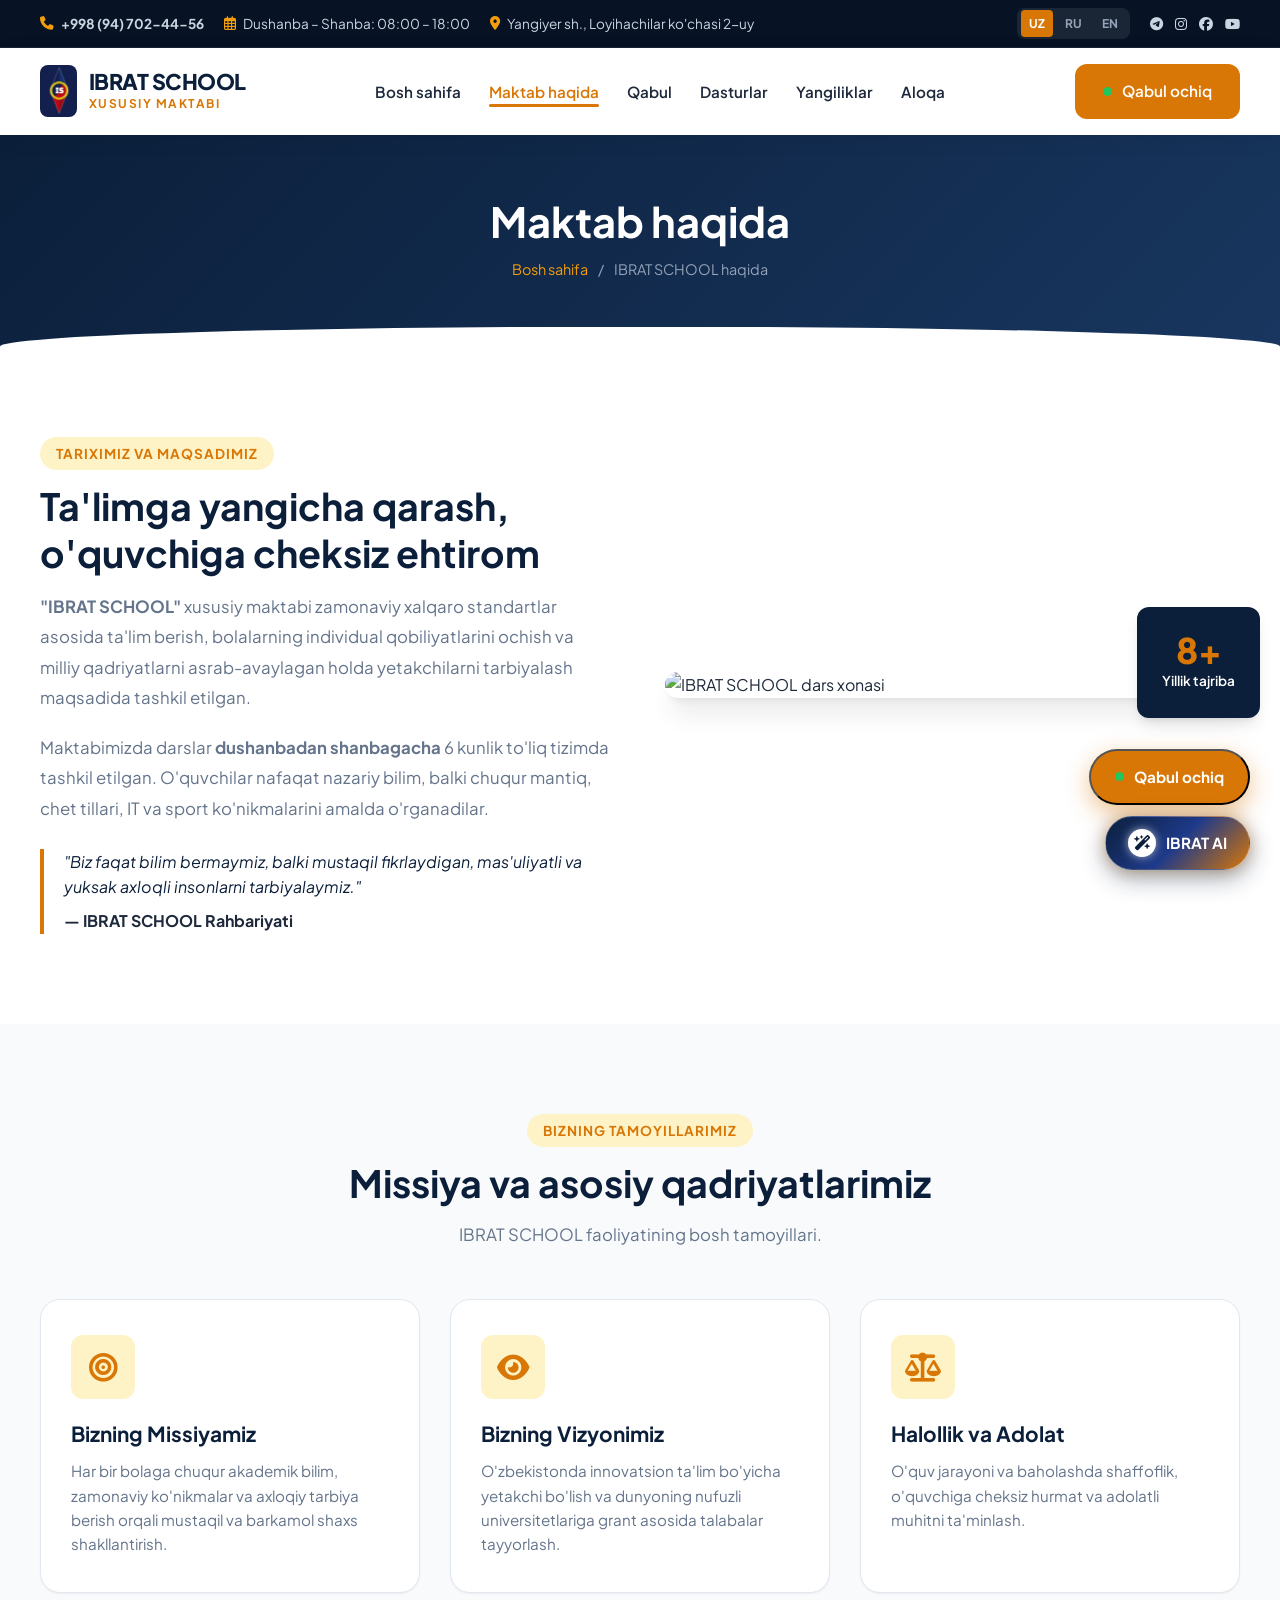
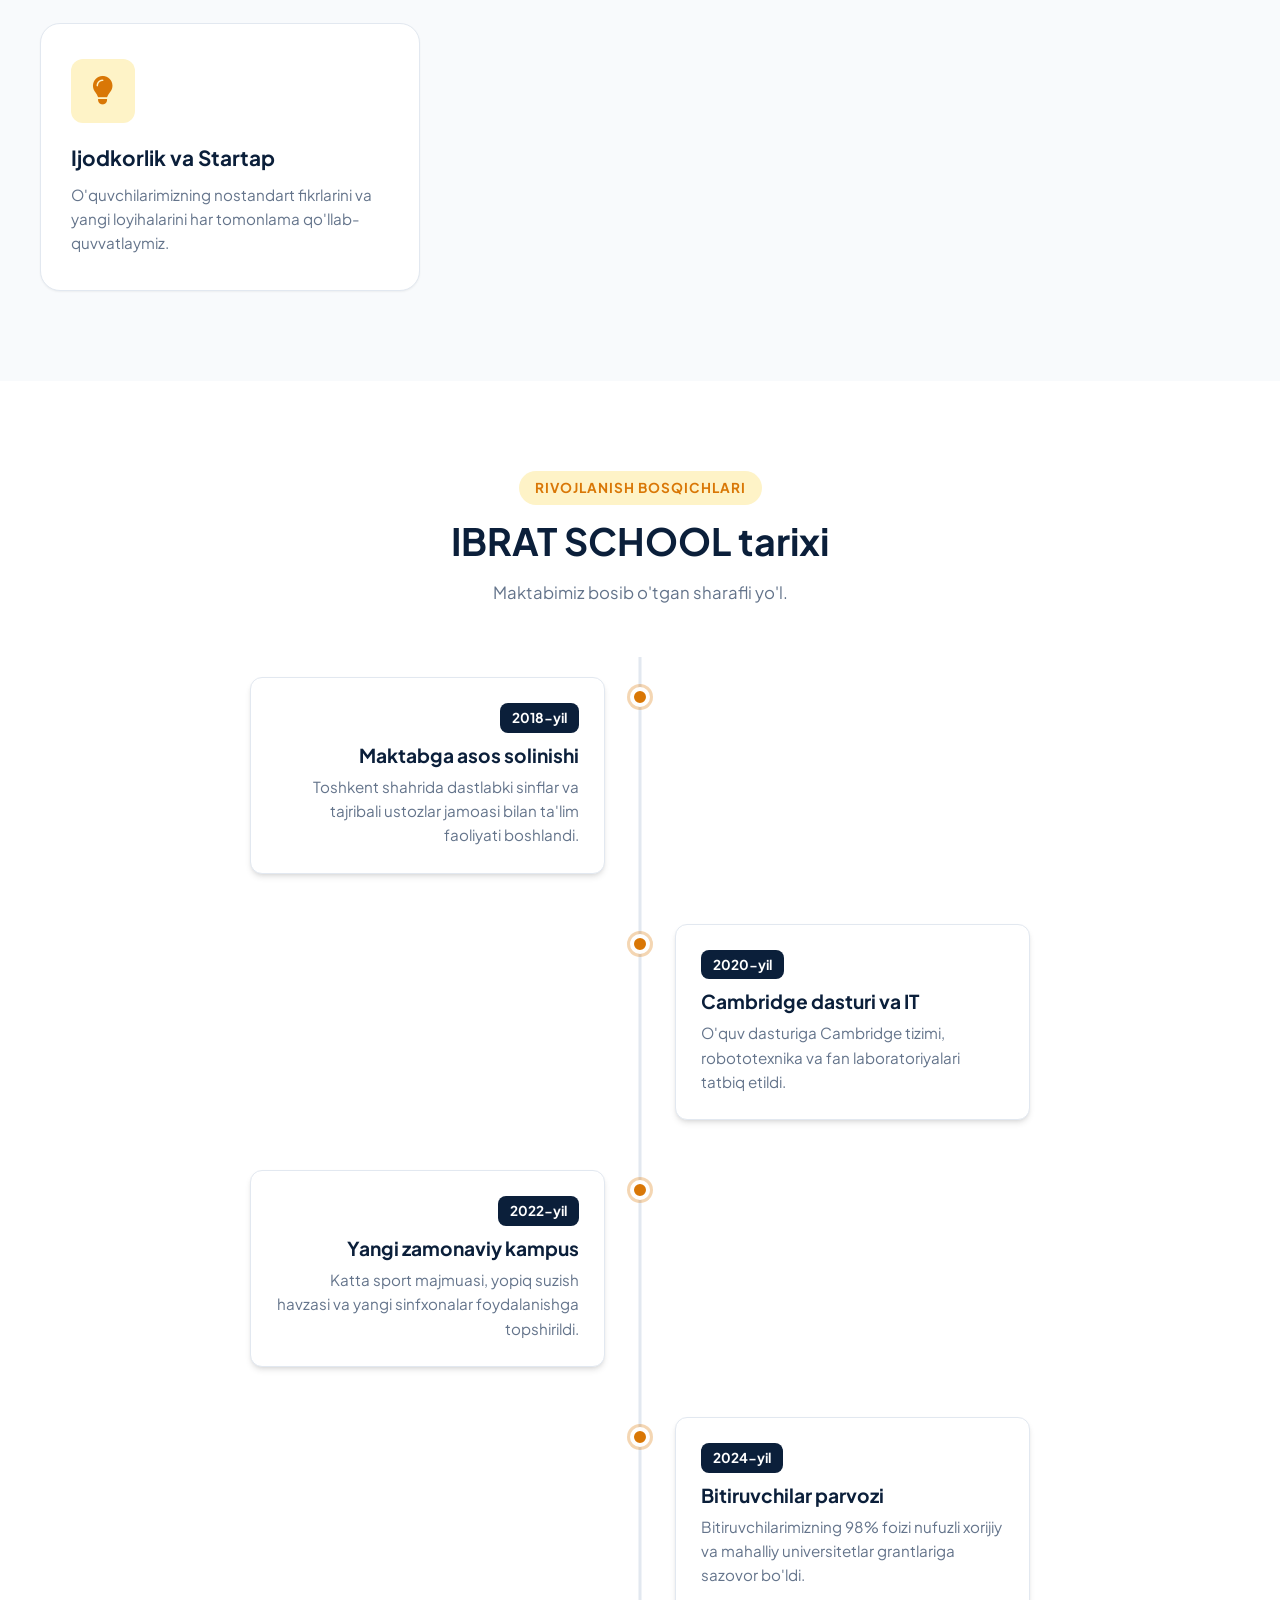
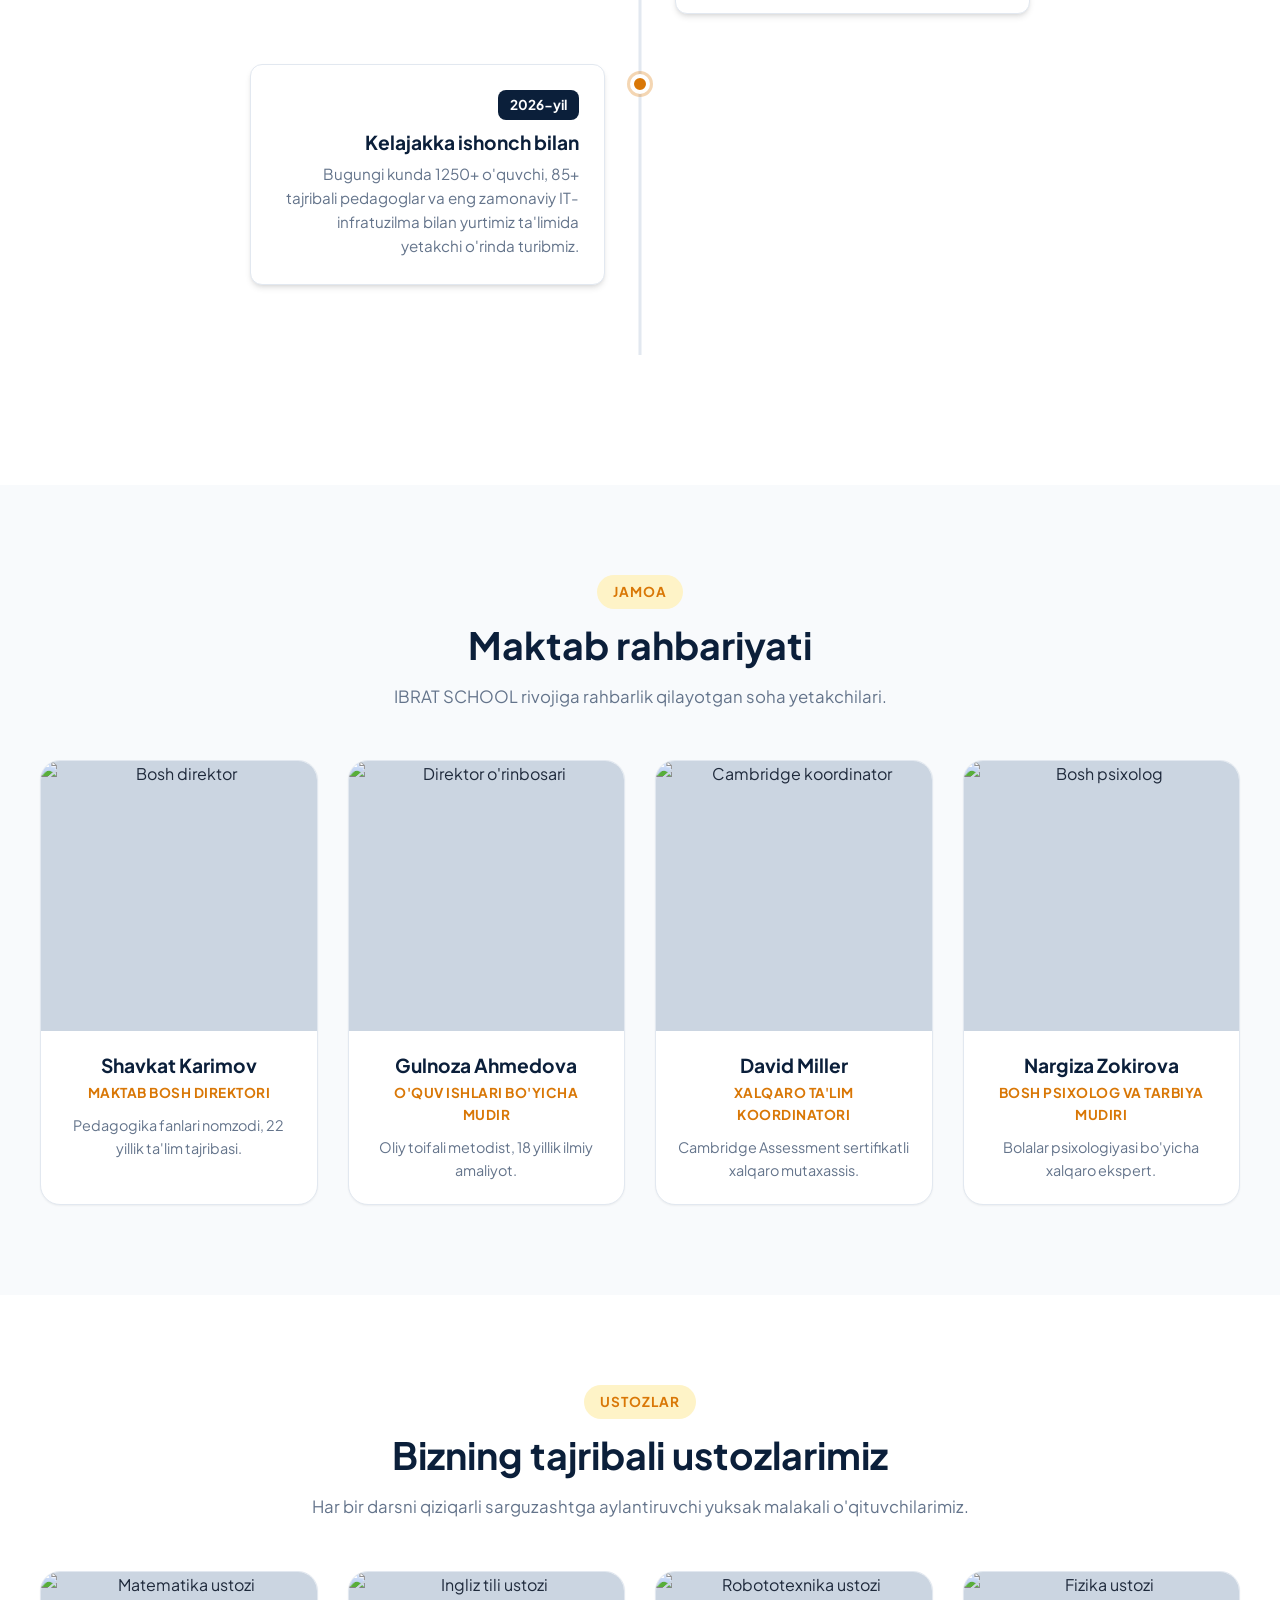
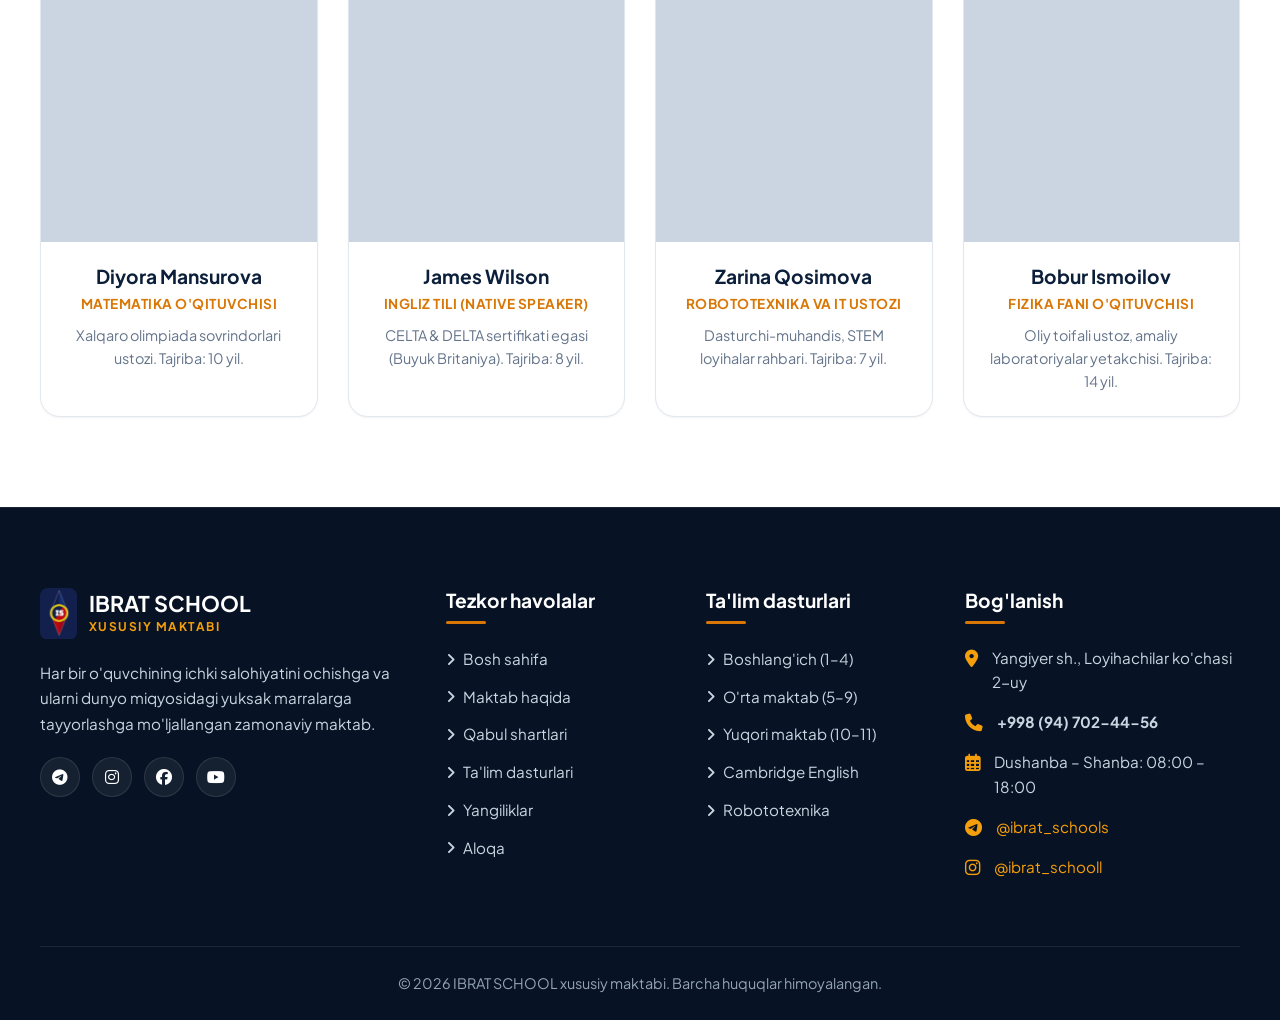
==== about.html @ 4319fed9 "Initial release: IBRAT SCHOOL rasmiy veb-sayti va AI yordamchi" ====
﻿<!DOCTYPE html>
<html lang="uz">
<head>
  <meta charset="UTF-8">
  <meta name="viewport" content="width=device-width, initial-scale=1.0">
  <title>Maktab haqida — IBRAT SCHOOL</title>
  <meta name="description" content="IBRAT SCHOOL xususiy maktabining tarixi, missiyasi, qadriyatlari, rahbariyati va malakali o'qituvchilar jamoasi.">
  
  <link rel="icon" type="image/png" href="images/logo-square.png">
  <link rel="preconnect" href="https://fonts.googleapis.com">
  <link rel="preconnect" href="https://fonts.gstatic.com" crossorigin>
  <link href="https://fonts.googleapis.com/css2?family=Plus+Jakarta+Sans:wght@400;500;600;700;800&display=swap" rel="stylesheet">
  <link rel="stylesheet" href="https://cdnjs.cloudflare.com/ajax/libs/font-awesome/6.4.0/css/all.min.css">
  <link rel="stylesheet" href="css/style.css">
</head>
<body>

  <!-- TOPBAR -->
  <div class="topbar">
    <div class="container">
      <div class="topbar-info">
        <div class="topbar-item">
          <i class="fa-solid fa-phone"></i>
          <a href="tel:+998947024456" style="color:inherit; font-weight:700;">+998 (94) 702-44-56</a>
        </div>
        <div class="topbar-item">
          <i class="fa-regular fa-calendar-days"></i>
          <span>Dushanba – Shanba: 08:00 – 18:00</span>
        </div>
        <div class="topbar-item">
          <i class="fa-solid fa-location-dot"></i>
          <span>Yangiyer sh., Loyihachilar ko'chasi 2-uy</span>
        </div>
      </div>
      <div class="topbar-actions">
        <div class="lang-switcher">
          <button class="lang-btn active" data-lang="uz">UZ</button>
          <button class="lang-btn" data-lang="ru">RU</button>
          <button class="lang-btn" data-lang="en">EN</button>
        </div>
        <div class="topbar-social">
          <a href="https://t.me/ibrat_schools" target="_blank"><i class="fa-brands fa-telegram"></i></a>
          <a href="https://instagram.com/ibrat_schooll" target="_blank"><i class="fa-brands fa-instagram"></i></a>
          <a href="https://facebook.com" target="_blank"><i class="fa-brands fa-facebook"></i></a>
          <a href="https://youtube.com" target="_blank"><i class="fa-brands fa-youtube"></i></a>
        </div>
      </div>
    </div>
  </div>

  <!-- NAVBAR -->
  <header class="site-header">
    <div class="container">
      <nav class="navbar">
        <a href="index.html" class="logo-brand">
          <img src="images/logo.png" alt="IBRAT SCHOOL" class="logo-img">
          <div class="logo-text">
            <h1>IBRAT SCHOOL</h1>
            <span>Xususiy Maktabi</span>
          </div>
        </a>

        <ul class="nav-menu" id="navMenu">
          <li><a href="index.html" class="nav-link">Bosh sahifa</a></li>
          <li><a href="about.html" class="nav-link active">Maktab haqida</a></li>
          <li><a href="admissions.html" class="nav-link">Qabul</a></li>
          <li><a href="programs.html" class="nav-link">Dasturlar</a></li>
          <li><a href="news.html" class="nav-link">Yangiliklar</a></li>
          <li><a href="contact.html" class="nav-link">Aloqa</a></li>
        </ul>

        <div class="nav-actions">
          <button class="btn btn-primary btn-admission-badge open-admission-modal">
            <span class="pulse-dot"></span>
            Qabul ochiq
          </button>
          <button class="mobile-toggle" id="mobileToggle" aria-label="Menyuni ochish">
            <i class="fa-solid fa-bars"></i>
          </button>
        </div>
      </nav>
    </div>
  </header>

  <!-- PAGE HEADER -->
  <section class="page-header">
    <div class="container">
      <h1>Maktab haqida</h1>
      <div class="breadcrumbs">
        <a href="index.html">Bosh sahifa</a>
        <span>/</span>
        <span>IBRAT SCHOOL haqida</span>
      </div>
    </div>
  </section>

  <main>
    <!-- DIREKTOR VA MAQSAD -->
    <section class="section">
      <div class="container">
        <div style="display: grid; grid-template-columns: repeat(auto-fit, minmax(320px, 1fr)); gap: 50px; align-items: center;">
          <div>
            <span class="section-badge">Tariximiz va maqsadimiz</span>
            <h2 class="section-title">Ta'limga yangicha qarash, o'quvchiga cheksiz ehtirom</h2>
            <p style="color: var(--text-muted); font-size: 1.05rem; line-height: 1.8; margin-bottom: 20px;">
              <b>"IBRAT SCHOOL"</b> xususiy maktabi zamonaviy xalqaro standartlar asosida ta'lim berish, bolalarning individual qobiliyatlarini ochish va milliy qadriyatlarni asrab-avaylagan holda yetakchilarni tarbiyalash maqsadida tashkil etilgan.
            </p>
            <p style="color: var(--text-muted); font-size: 1.05rem; line-height: 1.8; margin-bottom: 25px;">
              Maktabimizda darslar <b>dushanbadan shanbagacha</b> 6 kunlik to'liq tizimda tashkil etilgan. O'quvchilar nafaqat nazariy bilim, balki chuqur mantiq, chet tillari, IT va sport ko'nikmalarini amalda o'rganadilar.
            </p>
            <div style="border-left: 4px solid var(--accent); padding-left: 20px; font-style: italic; color: var(--primary);">
              "Biz faqat bilim bermaymiz, balki mustaqil fikrlaydigan, mas'uliyatli va yuksak axloqli insonlarni tarbiyalaymiz."
              <div style="font-weight: 700; font-style: normal; margin-top: 8px; color: var(--text-main);">
                — IBRAT SCHOOL Rahbariyati
              </div>
            </div>
          </div>
          <div>
            <div style="position: relative;">
              <img src="https://images.unsplash.com/photo-1509062522246-3755977927d7?auto=format&fit=crop&w=800&q=80" alt="IBRAT SCHOOL dars xonasi" style="border-radius: var(--radius-lg); box-shadow: var(--shadow-xl); width: 100%;">
              <div style="position: absolute; bottom: -20px; right: -20px; background: var(--primary); color: #fff; padding: 25px; border-radius: var(--radius-md); box-shadow: var(--shadow-lg); text-align: center;">
                <span style="font-size: 2.2rem; font-weight: 800; color: var(--accent); display: block; line-height: 1;">8+</span>
                <span style="font-size: 0.85rem; font-weight: 600;">Yillik tajriba</span>
              </div>
            </div>
          </div>
        </div>
      </div>
    </section>

    <!-- MISSIYA VA QADRIYATLAR -->
    <section class="section bg-alt">
      <div class="container">
        <div class="section-title-wrap">
          <span class="section-badge">Bizning tamoyillarimiz</span>
          <h2 class="section-title">Missiya va asosiy qadriyatlarimiz</h2>
          <p class="section-subtitle">IBRAT SCHOOL faoliyatining bosh tamoyillari.</p>
        </div>

        <div class="features-grid">
          <div class="feature-card">
            <div class="feat-icon-box"><i class="fa-solid fa-bullseye"></i></div>
            <h3>Bizning Missiyamiz</h3>
            <p>Har bir bolaga chuqur akademik bilim, zamonaviy ko'nikmalar va axloqiy tarbiya berish orqali mustaqil va barkamol shaxs shakllantirish.</p>
          </div>

          <div class="feature-card">
            <div class="feat-icon-box"><i class="fa-solid fa-eye"></i></div>
            <h3>Bizning Vizyonimiz</h3>
            <p>O'zbekistonda innovatsion ta'lim bo'yicha yetakchi bo'lish va dunyoning nufuzli universitetlariga grant asosida talabalar tayyorlash.</p>
          </div>

          <div class="feature-card">
            <div class="feat-icon-box"><i class="fa-solid fa-scale-balanced"></i></div>
            <h3>Halollik va Adolat</h3>
            <p>O'quv jarayoni va baholashda shaffoflik, o'quvchiga cheksiz hurmat va adolatli muhitni ta'minlash.</p>
          </div>

          <div class="feature-card">
            <div class="feat-icon-box"><i class="fa-solid fa-lightbulb"></i></div>
            <h3>Ijodkorlik va Startap</h3>
            <p>O'quvchilarimizning nostandart fikrlarini va yangi loyihalarini har tomonlama qo'llab-quvvatlaymiz.</p>
          </div>
        </div>
      </div>
    </section>

    <!-- TIMELINE (TARIX) -->
    <section class="section">
      <div class="container">
        <div class="section-title-wrap">
          <span class="section-badge">Rivojlanish bosqichlari</span>
          <h2 class="section-title">IBRAT SCHOOL tarixi</h2>
          <p class="section-subtitle">Maktabimiz bosib o'tgan sharafli yo'l.</p>
        </div>

        <div class="timeline">
          <div class="timeline-item">
            <div class="timeline-dot"></div>
            <div class="timeline-content">
              <span class="timeline-year">2018-yil</span>
              <h3 style="font-size: 1.2rem; margin-bottom: 8px;">Maktabga asos solinishi</h3>
              <p style="color: var(--text-muted); font-size: 0.95rem;">Toshkent shahrida dastlabki sinflar va tajribali ustozlar jamoasi bilan ta'lim faoliyati boshlandi.</p>
            </div>
          </div>

          <div class="timeline-item">
            <div class="timeline-dot"></div>
            <div class="timeline-content">
              <span class="timeline-year">2020-yil</span>
              <h3 style="font-size: 1.2rem; margin-bottom: 8px;">Cambridge dasturi va IT</h3>
              <p style="color: var(--text-muted); font-size: 0.95rem;">O'quv dasturiga Cambridge tizimi, robototexnika va fan laboratoriyalari tatbiq etildi.</p>
            </div>
          </div>

          <div class="timeline-item">
            <div class="timeline-dot"></div>
            <div class="timeline-content">
              <span class="timeline-year">2022-yil</span>
              <h3 style="font-size: 1.2rem; margin-bottom: 8px;">Yangi zamonaviy kampus</h3>
              <p style="color: var(--text-muted); font-size: 0.95rem;">Katta sport majmuasi, yopiq suzish havzasi va yangi sinfxonalar foydalanishga topshirildi.</p>
            </div>
          </div>

          <div class="timeline-item">
            <div class="timeline-dot"></div>
            <div class="timeline-content">
              <span class="timeline-year">2024-yil</span>
              <h3 style="font-size: 1.2rem; margin-bottom: 8px;">Bitiruvchilar parvozi</h3>
              <p style="color: var(--text-muted); font-size: 0.95rem;">Bitiruvchilarimizning 98% foizi nufuzli xorijiy va mahalliy universitetlar grantlariga sazovor bo'ldi.</p>
            </div>
          </div>

          <div class="timeline-item">
            <div class="timeline-dot"></div>
            <div class="timeline-content">
              <span class="timeline-year">2026-yil</span>
              <h3 style="font-size: 1.2rem; margin-bottom: 8px;">Kelajakka ishonch bilan</h3>
              <p style="color: var(--text-muted); font-size: 0.95rem;">Bugungi kunda 1250+ o'quvchi, 85+ tajribali pedagoglar va eng zamonaviy IT-infratuzilma bilan yurtimiz ta'limida yetakchi o'rinda turibmiz.</p>
            </div>
          </div>
        </div>
      </div>
    </section>

    <!-- RAHBARIYAT -->
    <section class="section bg-alt">
      <div class="container">
        <div class="section-title-wrap">
          <span class="section-badge">Jamoa</span>
          <h2 class="section-title">Maktab rahbariyati</h2>
          <p class="section-subtitle">IBRAT SCHOOL rivojiga rahbarlik qilayotgan soha yetakchilari.</p>
        </div>

        <div class="team-grid">
          <div class="team-card">
            <div class="team-img-wrap">
              <img src="https://images.unsplash.com/photo-1560250097-0b93528c311a?auto=format&fit=crop&w=500&q=80" alt="Bosh direktor">
            </div>
            <div class="team-info">
              <h3 class="team-name">Shavkat Karimov</h3>
              <div class="team-role">Maktab Bosh Direktori</div>
              <p class="team-exp">Pedagogika fanlari nomzodi, 22 yillik ta'lim tajribasi.</p>
            </div>
          </div>

          <div class="team-card">
            <div class="team-img-wrap">
              <img src="https://images.unsplash.com/photo-1573496359142-b8d87734a5a2?auto=format&fit=crop&w=500&q=80" alt="Direktor o'rinbosari">
            </div>
            <div class="team-info">
              <h3 class="team-name">Gulnoza Ahmedova</h3>
              <div class="team-role">O'quv ishlari bo'yicha mudir</div>
              <p class="team-exp">Oliy toifali metodist, 18 yillik ilmiy amaliyot.</p>
            </div>
          </div>

          <div class="team-card">
            <div class="team-img-wrap">
              <img src="https://images.unsplash.com/photo-1519085360753-af0119f7cbe7?auto=format&fit=crop&w=500&q=80" alt="Cambridge koordinator">
            </div>
            <div class="team-info">
              <h3 class="team-name">David Miller</h3>
              <div class="team-role">Xalqaro ta'lim koordinatori</div>
              <p class="team-exp">Cambridge Assessment sertifikatli xalqaro mutaxassis.</p>
            </div>
          </div>

          <div class="team-card">
            <div class="team-img-wrap">
              <img src="https://images.unsplash.com/photo-1580894732444-8ecded7900cd?auto=format&fit=crop&w=500&q=80" alt="Bosh psixolog">
            </div>
            <div class="team-info">
              <h3 class="team-name">Nargiza Zokirova</h3>
              <div class="team-role">Bosh psixolog va tarbiya mudiri</div>
              <p class="team-exp">Bolalar psixologiyasi bo'yicha xalqaro ekspert.</p>
            </div>
          </div>
        </div>
      </div>
    </section>

    <!-- O'QITUVCHILAR -->
    <section class="section">
      <div class="container">
        <div class="section-title-wrap">
          <span class="section-badge">Ustozlar</span>
          <h2 class="section-title">Bizning tajribali ustozlarimiz</h2>
          <p class="section-subtitle">Har bir darsni qiziqarli sarguzashtga aylantiruvchi yuksak malakali o'qituvchilarimiz.</p>
        </div>

        <div class="team-grid">
          <div class="team-card">
            <div class="team-img-wrap">
              <img src="https://images.unsplash.com/photo-1577896851231-70ef18881754?auto=format&fit=crop&w=500&q=80" alt="Matematika ustozi">
            </div>
            <div class="team-info">
              <h3 class="team-name">Diyora Mansurova</h3>
              <div class="team-role">Matematika o'qituvchisi</div>
              <p class="team-exp">Xalqaro olimpiada sovrindorlari ustozi. Tajriba: 10 yil.</p>
            </div>
          </div>

          <div class="team-card">
            <div class="team-img-wrap">
              <img src="https://images.unsplash.com/photo-1500648767791-00dcc994a43e?auto=format&fit=crop&w=500&q=80" alt="Ingliz tili ustozi">
            </div>
            <div class="team-info">
              <h3 class="team-name">James Wilson</h3>
              <div class="team-role">Ingliz tili (Native Speaker)</div>
              <p class="team-exp">CELTA & DELTA sertifikati egasi (Buyuk Britaniya). Tajriba: 8 yil.</p>
            </div>
          </div>

          <div class="team-card">
            <div class="team-img-wrap">
              <img src="https://images.unsplash.com/photo-1544717305-2782549b5136?auto=format&fit=crop&w=500&q=80" alt="Robototexnika ustozi">
            </div>
            <div class="team-info">
              <h3 class="team-name">Zarina Qosimova</h3>
              <div class="team-role">Robototexnika va IT ustozi</div>
              <p class="team-exp">Dasturchi-muhandis, STEM loyihalar rahbari. Tajriba: 7 yil.</p>
            </div>
          </div>

          <div class="team-card">
            <div class="team-img-wrap">
              <img src="https://images.unsplash.com/photo-1506794778202-cad84cf45f1d?auto=format&fit=crop&w=500&q=80" alt="Fizika ustozi">
            </div>
            <div class="team-info">
              <h3 class="team-name">Bobur Ismoilov</h3>
              <div class="team-role">Fizika fani o'qituvchisi</div>
              <p class="team-exp">Oliy toifali ustoz, amaliy laboratoriyalar yetakchisi. Tajriba: 14 yil.</p>
            </div>
          </div>
        </div>
      </div>
    </section>
  </main>

  <!-- DOIMIY QABUL TUGMASI -->
  <button class="floating-admission-btn open-admission-modal">
    <span class="pulse-dot"></span>
    <span>Qabul ochiq</span>
  </button>

  <!-- IBRAT AI WIDGET -->
  <button class="ai-chat-btn" id="aiChatBtn" aria-label="AI Yordamchi bilan suhbat">
    <div class="ai-icon-sparkle"><i class="fa-solid fa-wand-magic-sparkles"></i></div>
    <span>IBRAT AI</span>
  </button>

  <div class="ai-chat-window" id="aiChatWindow">
    <div class="ai-chat-header">
      <div class="ai-header-profile">
        <img src="images/logo-square.png" alt="IBRAT AI" class="ai-avatar">
        <div>
          <div class="ai-header-title">IBRAT AI Maslahatchi</div>
          <div class="ai-header-status"><span class="ai-status-dot"></span> Online yordamchi</div>
        </div>
      </div>
      <button class="ai-close-btn" id="aiCloseBtn">&times;</button>
    </div>
    <div class="ai-chat-body" id="aiMessages">
      <div class="ai-message ai-msg-bot">
        <div class="ai-bubble">Assalomu alaykum! Men <b>IBRAT SCHOOL</b> sun'iy intellekt maslahatchisiman. Sizga qanday yordam bera olaman?</div>
        <div class="ai-msg-time">Hozir</div>
      </div>
      <div class="ai-quick-questions">
        <button class="ai-quick-btn" data-question="O'qish kunlari qaysi kunlar?">📅 O'qish kunlari</button>
        <button class="ai-quick-btn" data-question="Qabul shartlari va arizalar">🎓 Qabul qanday bo'ladi?</button>
        <button class="ai-quick-btn" data-question="O'qish narxi qancha?">💰 O'qish narxlari</button>
        <button class="ai-quick-btn" data-question="Telefon va manzil">📞 Telefon & Manzil</button>
      </div>
    </div>
    <form class="ai-chat-footer" id="aiChatForm">
      <input type="text" class="ai-input" id="aiInput" placeholder="Savolingizni yozing..." required autocomplete="off">
      <button type="submit" class="ai-send-btn"><i class="fa-solid fa-paper-plane"></i></button>
    </form>
  </div>

  <div class="back-to-top" id="backToTop"><i class="fa-solid fa-arrow-up"></i></div>

  <!-- FOOTER -->
  <footer class="site-footer">
    <div class="container">
      <div class="footer-top">
        <div class="footer-col footer-about">
          <div class="logo-brand" style="margin-bottom: 20px;">
            <img src="images/logo.png" alt="IBRAT SCHOOL" class="logo-img">
            <div class="logo-text">
              <h2 style="color: #fff; font-size: 1.35rem;">IBRAT SCHOOL</h2>
              <span style="color: var(--accent-light);">Xususiy Maktabi</span>
            </div>
          </div>
          <p>Har bir o'quvchining ichki salohiyatini ochishga va ularni dunyo miqyosidagi yuksak marralarga tayyorlashga mo'ljallangan zamonaviy maktab.</p>
          <div class="footer-social">
            <a href="https://t.me/ibrat_schools" target="_blank"><i class="fa-brands fa-telegram"></i></a>
            <a href="https://instagram.com/ibrat_schooll" target="_blank"><i class="fa-brands fa-instagram"></i></a>
            <a href="https://facebook.com" target="_blank"><i class="fa-brands fa-facebook"></i></a>
            <a href="https://youtube.com" target="_blank"><i class="fa-brands fa-youtube"></i></a>
          </div>
        </div>
        <div class="footer-col">
          <h3>Tezkor havolalar</h3>
          <ul class="footer-links">
            <li><a href="index.html"><i class="fa-solid fa-angle-right"></i> Bosh sahifa</a></li>
            <li><a href="about.html"><i class="fa-solid fa-angle-right"></i> Maktab haqida</a></li>
            <li><a href="admissions.html"><i class="fa-solid fa-angle-right"></i> Qabul shartlari</a></li>
            <li><a href="programs.html"><i class="fa-solid fa-angle-right"></i> Ta'lim dasturlari</a></li>
            <li><a href="news.html"><i class="fa-solid fa-angle-right"></i> Yangiliklar</a></li>
            <li><a href="contact.html"><i class="fa-solid fa-angle-right"></i> Aloqa</a></li>
          </ul>
        </div>
        <div class="footer-col">
          <h3>Ta'lim dasturlari</h3>
          <ul class="footer-links">
            <li><a href="programs.html#primaryTab"><i class="fa-solid fa-angle-right"></i> Boshlang'ich (1–4)</a></li>
            <li><a href="programs.html#middleTab"><i class="fa-solid fa-angle-right"></i> O'rta maktab (5–9)</a></li>
            <li><a href="programs.html#highTab"><i class="fa-solid fa-angle-right"></i> Yuqori maktab (10–11)</a></li>
            <li><a href="programs.html"><i class="fa-solid fa-angle-right"></i> Cambridge English</a></li>
            <li><a href="programs.html"><i class="fa-solid fa-angle-right"></i> Robototexnika</a></li>
          </ul>
        </div>
        <div class="footer-col">
          <h3>Bog'lanish</h3>
          <ul class="footer-contact-list">
            <li><i class="fa-solid fa-location-dot"></i><span>Yangiyer sh., Loyihachilar ko'chasi 2-uy</span></li>
            <li><i class="fa-solid fa-phone"></i><a href="tel:+998947024456" style="color:inherit; font-weight:700;">+998 (94) 702-44-56</a></li>
            <li><i class="fa-regular fa-calendar-days"></i><span>Dushanba – Shanba: 08:00 – 18:00</span></li>
            <li><i class="fa-brands fa-telegram"></i><a href="https://t.me/ibrat_schools" target="_blank" style="color: var(--accent-light);">@ibrat_schools</a></li>
            <li><i class="fa-brands fa-instagram"></i><a href="https://instagram.com/ibrat_schooll" target="_blank" style="color: var(--accent-light);">@ibrat_schooll</a></li>
          </ul>
        </div>
      </div>
      <div class="footer-bottom">
        <p>&copy; 2026 IBRAT SCHOOL xususiy maktabi. Barcha huquqlar himoyalangan.</p>
      </div>
    </div>
  </footer>

  <!-- QABUL MODALI -->
  <div class="modal-overlay" id="admissionModal">
    <div class="modal-box" style="max-width: 600px; text-align: left;">
      <div style="display: flex; justify-content: space-between; align-items: center; margin-bottom: 20px;">
        <h3 style="color: var(--primary); font-size: 1.4rem;">
          <i class="fa-solid fa-file-pen" style="color: var(--accent); margin-right: 8px;"></i>
          IBRAT SCHOOL — Qabul arizasi
        </h3>
        <button class="close-modal" style="background: none; border: none; font-size: 1.6rem; cursor: pointer; color: var(--text-muted);">&times;</button>
      </div>
      <form id="quickAdmissionForm" class="ajax-form">
        <div class="form-grid">
          <div class="form-group">
            <label class="form-label">Bola F.I.SH *</label>
            <input type="text" class="form-control" placeholder="Masalan: Azizbek Aliyev" required>
          </div>
          <div class="form-group">
            <label class="form-label">Tug'ilgan sanasi *</label>
            <input type="date" class="form-control" required>
          </div>
          <div class="form-group">
            <label class="form-label">Topshirmoqchi bo'lgan sinfi *</label>
            <select class="form-control" required>
              <option value="">Sinfni tanlang...</option>
              <option value="1">1-sinf</option>
              <option value="2">2-sinf</option>
              <option value="3">3-sinf</option>
              <option value="4">4-sinf</option>
              <option value="5">5-sinf</option>
              <option value="6">6-sinf</option>
              <option value="7">7-sinf</option>
              <option value="8">8-sinf</option>
              <option value="9">9-sinf</option>
              <option value="10">10-sinf</option>
              <option value="11">11-sinf</option>
            </select>
          </div>
          <div class="form-group">
            <label class="form-label">Ota-onaning F.I.SH *</label>
            <input type="text" class="form-control" placeholder="Ota yoki onaning ismi" required>
          </div>
          <div class="form-group full-width">
            <label class="form-label">Telefon raqam *</label>
            <input type="tel" class="form-control" placeholder="+998 (94) 702-44-56" required>
          </div>
          <div class="form-group full-width">
            <label class="form-label">Qo'shimcha izoh</label>
            <textarea class="form-control" style="min-height: 80px;" placeholder="Izohingiz bo'lsa qoldiring..."></textarea>
          </div>
        </div>
        <button type="submit" class="btn btn-primary btn-lg" style="width: 100%; margin-top: 15px;">
          <i class="fa-solid fa-paper-plane"></i> Arizani yuborish
        </button>
      </form>
    </div>
  </div>

  <!-- SUCCESS MODAL -->
  <div class="modal-overlay" id="successModal">
    <div class="modal-box">
      <div class="modal-icon-success"><i class="fa-solid fa-circle-check"></i></div>
      <h3 class="modal-title">Rahmat, arizangiz qabul qilindi!</h3>
      <p class="modal-desc">Sizning ma'lumotlaringiz IBRAT SCHOOL qabul komissiyasiga yetib bordi. Tez orada mutaxassisimiz siz bilan bog'lanadi.</p>
      <button class="btn btn-primary close-modal" style="width: 100%;">Tushunarli, rahmat!</button>
    </div>
  </div>

  <script src="js/main.js"></script>
</body>
</html>
---- css/style.css ----
/* ==========================================================================
   ZIYO NUR XUSUSIY MAKTABI - ASOSIY USLUB JADVALI (STYLE.CSS)
   Muallif: Antigravity AI
   Tavsif: Zamonaviy, toza, to'liq moslashuvchan (responsive) dizayn uslublari
   Ranglar: To'q ko'k (#0b1d3a), Oltin sariq (#f59e0b), Oq va Neft kulrang
   ========================================================================== */

/* --------------------------------------------------------------------------
   1. ASOSIY O'ZGARUVCHILAR (CSS VARIABLES)
   Ranglar yoki shriftlarni o'zgartirish uchun shu yerdagi kodlarni almashtiring
   -------------------------------------------------------------------------- */
:root {
  /* Asosiy ranglar */
  --primary: #0b1f3a;          /* To'q ko'k (asosiy brend rangi) */
  --primary-light: #18365f;    /* Ochiqroq to'q ko'k */
  --primary-dark: #071324;     /* Juda to'q ko'k */
  
  --accent: #d97706;           /* Oltin sariq / Qahrabo */
  --accent-light: #f59e0b;     /* Yorqin oltin */
  --accent-soft: #fef3c7;      /* Ochiq pastel sariq fon */
  
  --secondary: #0284c7;        /* Qo'shimcha moviy rang */
  --success: #10b981;          /* Muvaffaqiyat yashil rangi */
  --danger: #ef4444;           /* Xatolik qizil rangi */
  
  /* Matn va fon ranglari */
  --text-main: #1e293b;        /* Asosiy matn (to'q kulrang) */
  --text-muted: #64748b;       /* Ikkinchi darajali matn */
  --text-light: #94a3b8;       /* Ochiq matn */
  --bg-main: #ffffff;          /* Asosiy fon (oq) */
  --bg-alt: #f8fafc;           /* Muqobil fon (juda och kulrang) */
  --bg-card: #ffffff;          /* Karta foni */
  --border-color: #e2e8f0;     /* Ajratuvchi chiziqlar */

  /* Shriftlar */
  --font-main: 'Plus Jakarta Sans', system-ui, -apple-system, sans-serif;
  
  /* Soyalar (Shadows) */
  --shadow-sm: 0 1px 2px 0 rgb(0 0 0 / 0.05);
  --shadow-md: 0 4px 6px -1px rgb(0 0 0 / 0.1), 0 2px 4px -2px rgb(0 0 0 / 0.1);
  --shadow-lg: 0 10px 15px -3px rgb(0 0 0 / 0.1), 0 4px 6px -4px rgb(0 0 0 / 0.1);
  --shadow-xl: 0 20px 25px -5px rgb(0 0 0 / 0.1), 0 8px 10px -6px rgb(0 0 0 / 0.1);
  --shadow-gold: 0 10px 25px -5px rgba(217, 119, 6, 0.35);

  /* Burchak radiusi */
  --radius-sm: 8px;
  --radius-md: 12px;
  --radius-lg: 20px;
  --radius-full: 9999px;

  /* O'tish vaqti (Transition) */
  --transition: all 0.3s cubic-bezier(0.4, 0, 0.2, 1);
}

/* --------------------------------------------------------------------------
   2. BAZAVIY SOZLAMALAR
   -------------------------------------------------------------------------- */
*, *::before, *::after {
  box-sizing: border-box;
  margin: 0;
  padding: 0;
}

html {
  scroll-behavior: smooth;
  font-size: 16px;
}

body {
  font-family: var(--font-main);
  background-color: var(--bg-main);
  color: var(--text-main);
  line-height: 1.6;
  overflow-x: hidden;
  -webkit-font-smoothing: antialiased;
}

img {
  max-width: 100%;
  height: auto;
  display: block;
}

a {
  color: inherit;
  text-decoration: none;
  transition: var(--transition);
}

ul, ol {
  list-style: none;
}

button, input, select, textarea {
  font: inherit;
}

.container {
  width: 100%;
  max-width: 1240px;
  margin-left: auto;
  margin-right: auto;
  padding-left: 20px;
  padding-right: 20px;
}

/* --------------------------------------------------------------------------
   3. TIPOGRAFIYA VA TUGMALAR
   -------------------------------------------------------------------------- */
h1, h2, h3, h4, h5, h6 {
  color: var(--primary);
  font-weight: 700;
  line-height: 1.25;
}

.section-title-wrap {
  text-align: center;
  max-width: 700px;
  margin: 0 auto 50px auto;
}

.section-badge {
  display: inline-block;
  background-color: var(--accent-soft);
  color: var(--accent);
  font-size: 0.85rem;
  font-weight: 700;
  text-transform: uppercase;
  letter-spacing: 1px;
  padding: 6px 16px;
  border-radius: var(--radius-full);
  margin-bottom: 12px;
}

.section-title {
  font-size: 2.35rem;
  margin-bottom: 16px;
  color: var(--primary);
}

.section-subtitle {
  font-size: 1.05rem;
  color: var(--text-muted);
}

/* Tugmalar */
.btn {
  display: inline-flex;
  align-items: center;
  justify-content: center;
  gap: 10px;
  font-weight: 600;
  font-size: 0.95rem;
  padding: 13px 26px;
  border-radius: var(--radius-md);
  border: 2px solid transparent;
  cursor: pointer;
  transition: var(--transition);
  text-align: center;
  white-space: nowrap;
}

.btn-primary {
  background-color: var(--accent);
  color: #ffffff;
  border-color: var(--accent);
}
.btn-primary:hover {
  background-color: var(--accent-hover);
  border-color: var(--accent-hover);
  box-shadow: var(--shadow-gold);
  transform: translateY(-2px);
}

.btn-secondary {
  background-color: transparent;
  color: var(--primary);
  border-color: var(--border-color);
}
.btn-secondary:hover {
  background-color: var(--bg-alt);
  border-color: var(--primary);
  color: var(--primary);
}

.btn-white {
  background-color: #ffffff;
  color: var(--primary);
}
.btn-white:hover {
  background-color: var(--accent-soft);
  color: var(--accent);
  transform: translateY(-2px);
}

.btn-outline-white {
  background-color: transparent;
  color: #ffffff;
  border-color: rgba(255, 255, 255, 0.4);
}
.btn-outline-white:hover {
  background-color: #ffffff;
  color: var(--primary);
  border-color: #ffffff;
}

.btn-sm {
  padding: 8px 18px;
  font-size: 0.85rem;
}

.btn-lg {
  padding: 16px 34px;
  font-size: 1.05rem;
}

/* --------------------------------------------------------------------------
   4. TEPADAGI PANEL (TOPBAR)
   -------------------------------------------------------------------------- */
.topbar {
  background-color: var(--primary-dark);
  color: #cbd5e1;
  font-size: 0.85rem;
  padding: 8px 0;
  border-bottom: 1px solid rgba(255, 255, 255, 0.08);
}

.topbar .container {
  display: flex;
  justify-content: space-between;
  align-items: center;
  flex-wrap: wrap;
  gap: 10px;
}

.topbar-info {
  display: flex;
  align-items: center;
  gap: 20px;
  flex-wrap: wrap;
}

.topbar-item {
  display: flex;
  align-items: center;
  gap: 7px;
}
.topbar-item i {
  color: var(--accent-light);
}

.topbar-actions {
  display: flex;
  align-items: center;
  gap: 20px;
}

/* Til almashtirgich (Language Switcher) */
.lang-switcher {
  display: flex;
  align-items: center;
  background: rgba(255, 255, 255, 0.08);
  border-radius: var(--radius-sm);
  padding: 2px 4px;
  gap: 4px;
}

.lang-btn {
  background: none;
  border: none;
  color: #94a3b8;
  font-size: 0.75rem;
  font-weight: 700;
  padding: 4px 8px;
  border-radius: 4px;
  cursor: pointer;
  transition: var(--transition);
}

.lang-btn.active, .lang-btn:hover {
  background-color: var(--accent);
  color: #ffffff;
}

.topbar-social {
  display: flex;
  gap: 12px;
}
.topbar-social a {
  color: #cbd5e1;
}
.topbar-social a:hover {
  color: var(--accent-light);
}

/* --------------------------------------------------------------------------
   5. ASOSIY NAVIGATSIYA (HEADER & NAVBAR)
   -------------------------------------------------------------------------- */
.site-header {
  position: sticky;
  top: 0;
  z-index: 1000;
  background-color: rgba(255, 255, 255, 0.98);
  backdrop-filter: blur(10px);
  box-shadow: 0 4px 20px rgba(0, 0, 0, 0.06);
  transition: var(--transition);
}

.navbar {
  display: flex;
  align-items: center;
  justify-content: space-between;
  padding: 16px 0;
}

.logo-brand {
  display: flex;
  align-items: center;
  gap: 12px;
}

.logo-brand img.logo-img {
  height: 52px;
  width: auto;
  max-width: 58px;
  object-fit: contain;
  border-radius: var(--radius-sm);
  transition: var(--transition);
}

.logo-brand:hover img.logo-img {
  transform: scale(1.06);
}

.logo-icon {
  width: 46px;
  height: 46px;
  background: linear-gradient(135deg, var(--primary) 0%, var(--primary-light) 100%);
  color: var(--accent-light);
  border-radius: var(--radius-md);
  display: flex;
  align-items: center;
  justify-content: center;
  font-size: 1.4rem;
  box-shadow: 0 4px 10px rgba(11, 31, 58, 0.2);
}

.logo-text h1 {
  font-size: 1.35rem;
  color: var(--primary);
  font-weight: 800;
  line-height: 1.1;
  letter-spacing: -0.5px;
}

.logo-text span {
  font-size: 0.75rem;
  color: var(--accent);
  font-weight: 700;
  text-transform: uppercase;
  letter-spacing: 1.5px;
  display: block;
}

.nav-menu {
  display: flex;
  align-items: center;
  gap: 28px;
}

.nav-link {
  font-size: 0.95rem;
  font-weight: 600;
  color: var(--text-main);
  position: relative;
  padding: 6px 0;
}

.nav-link::after {
  content: '';
  position: absolute;
  bottom: 0;
  left: 0;
  width: 0%;
  height: 3px;
  background-color: var(--accent);
  border-radius: 2px;
  transition: var(--transition);
}

.nav-link:hover, .nav-link.active {
  color: var(--accent);
}

.nav-link:hover::after, .nav-link.active::after {
  width: 100%;
}

.nav-actions {
  display: flex;
  align-items: center;
  gap: 15px;
}

/* "Qabul ochiq" pulsatsiya effekti bilan tugma */
.btn-admission-badge {
  position: relative;
  overflow: hidden;
}

.pulse-dot {
  width: 9px;
  height: 9px;
  background-color: #22c55e;
  border-radius: 50%;
  display: inline-block;
  box-shadow: 0 0 0 rgba(34, 197, 94, 0.6);
  animation: pulseAnimation 2s infinite;
}

@keyframes pulseAnimation {
  0% { box-shadow: 0 0 0 0 rgba(34, 197, 94, 0.7); }
  70% { box-shadow: 0 0 0 10px rgba(34, 197, 94, 0); }
  100% { box-shadow: 0 0 0 0 rgba(34, 197, 94, 0); }
}

/* Mobil Menyu Tugmasi */
.mobile-toggle {
  display: none;
  background: none;
  border: none;
  font-size: 1.6rem;
  color: var(--primary);
  cursor: pointer;
}

/* --------------------------------------------------------------------------
   6. BOSH SAHIFA HERO SEKSIYASI
   -------------------------------------------------------------------------- */
.hero {
  position: relative;
  min-height: 85vh;
  display: flex;
  align-items: center;
  background: linear-gradient(135deg, rgba(11, 31, 58, 0.95) 0%, rgba(24, 54, 95, 0.88) 100%), 
              url('https://images.unsplash.com/photo-1580582932707-520aed937b7b?auto=format&fit=crop&w=1920&q=80') center/cover no-repeat;
  color: #ffffff;
  padding: 80px 0;
}

.hero-content {
  max-width: 680px;
}

.hero-badge {
  display: inline-flex;
  align-items: center;
  gap: 10px;
  background: rgba(255, 255, 255, 0.12);
  backdrop-filter: blur(8px);
  border: 1px solid rgba(255, 255, 255, 0.2);
  padding: 8px 18px;
  border-radius: var(--radius-full);
  font-size: 0.9rem;
  font-weight: 600;
  color: var(--accent-light);
  margin-bottom: 24px;
}

.hero-title {
  font-size: 3.2rem;
  color: #ffffff;
  font-weight: 800;
  line-height: 1.15;
  margin-bottom: 20px;
}

.hero-title span {
  color: var(--accent-light);
}

.hero-description {
  font-size: 1.15rem;
  color: #e2e8f0;
  margin-bottom: 34px;
  line-height: 1.7;
}

.hero-buttons {
  display: flex;
  align-items: center;
  gap: 16px;
  flex-wrap: wrap;
}

.hero-features-bar {
  margin-top: 50px;
  display: flex;
  gap: 30px;
  border-top: 1px solid rgba(255, 255, 255, 0.15);
  padding-top: 25px;
}

.hero-feat-item {
  display: flex;
  align-items: center;
  gap: 12px;
}

.hero-feat-item i {
  font-size: 1.5rem;
  color: var(--accent-light);
}

.hero-feat-item strong {
  display: block;
  font-size: 0.95rem;
  color: #ffffff;
}

.hero-feat-item span {
  font-size: 0.8rem;
  color: #94a3b8;
}

/* Sahifalar uchun mini-hero (Inner Page Header) */
.page-header {
  background: linear-gradient(135deg, var(--primary) 0%, var(--primary-light) 100%);
  color: #ffffff;
  padding: 60px 0 65px;
  text-align: center;
  position: relative;
  overflow: hidden;
}

.page-header::after {
  content: '';
  position: absolute;
  bottom: 0;
  left: 0;
  right: 0;
  height: 20px;
  background: var(--bg-main);
  clip-path: ellipse(50% 100% at 50% 100%);
}

.page-header h1 {
  color: #ffffff;
  font-size: 2.6rem;
  margin-bottom: 12px;
}

.breadcrumbs {
  display: flex;
  align-items: center;
  justify-content: center;
  gap: 10px;
  font-size: 0.9rem;
  color: #cbd5e1;
}

.breadcrumbs a {
  color: var(--accent-light);
}
.breadcrumbs span {
  color: #94a3b8;
}

/* --------------------------------------------------------------------------
   7. YUTUQLAR STATISTIKASI (STATS / COUNTERS)
   -------------------------------------------------------------------------- */
.stats-section {
  position: relative;
  margin-top: -50px;
  z-index: 20;
  padding-bottom: 60px;
}

.stats-grid {
  display: grid;
  grid-template-columns: repeat(4, 1fr);
  background: #ffffff;
  border-radius: var(--radius-lg);
  box-shadow: var(--shadow-xl);
  border: 1px solid var(--border-color);
  overflow: hidden;
}

.stat-card {
  padding: 35px 25px;
  text-align: center;
  border-right: 1px solid var(--border-color);
  transition: var(--transition);
}
.stat-card:last-child {
  border-right: none;
}
.stat-card:hover {
  background-color: var(--bg-alt);
  transform: translateY(-4px);
}

.stat-icon {
  width: 60px;
  height: 60px;
  background-color: var(--accent-soft);
  color: var(--accent);
  border-radius: 50%;
  display: flex;
  align-items: center;
  justify-content: center;
  font-size: 1.6rem;
  margin: 0 auto 16px auto;
}

.stat-number {
  font-size: 2.6rem;
  font-weight: 800;
  color: var(--primary);
  line-height: 1;
  margin-bottom: 8px;
}

.stat-label {
  font-size: 0.95rem;
  color: var(--text-muted);
  font-weight: 600;
}

/* --------------------------------------------------------------------------
   8. MAKTAB AFZALLIKLARI (FEATURES)
   -------------------------------------------------------------------------- */
.section {
  padding: 90px 0;
}

.bg-alt {
  background-color: var(--bg-alt);
}

.features-grid {
  display: grid;
  grid-template-columns: repeat(auto-fit, minmax(280px, 1fr));
  gap: 30px;
}

.feature-card {
  background: var(--bg-card);
  padding: 35px 30px;
  border-radius: var(--radius-lg);
  border: 1px solid var(--border-color);
  box-shadow: var(--shadow-sm);
  transition: var(--transition);
  position: relative;
  overflow: hidden;
}

.feature-card::before {
  content: '';
  position: absolute;
  top: 0;
  left: 0;
  width: 100%;
  height: 4px;
  background: linear-gradient(90deg, var(--primary), var(--accent));
  opacity: 0;
  transition: var(--transition);
}

.feature-card:hover {
  transform: translateY(-8px);
  box-shadow: var(--shadow-xl);
  border-color: rgba(217, 119, 6, 0.3);
}

.feature-card:hover::before {
  opacity: 1;
}

.feat-icon-box {
  width: 64px;
  height: 64px;
  background: var(--accent-soft);
  color: var(--accent);
  border-radius: var(--radius-md);
  display: flex;
  align-items: center;
  justify-content: center;
  font-size: 1.8rem;
  margin-bottom: 22px;
}

.feature-card h3 {
  font-size: 1.3rem;
  margin-bottom: 12px;
}

.feature-card p {
  color: var(--text-muted);
  font-size: 0.95rem;
  line-height: 1.6;
}

/* --------------------------------------------------------------------------
   9. UNIVERSITETLAR LOGOTIPLARI (ALUMNI UNIVERSITIES)
   -------------------------------------------------------------------------- */
.uni-section {
  padding: 60px 0;
  background: #ffffff;
  border-bottom: 1px solid var(--border-color);
}

.uni-grid {
  display: flex;
  align-items: center;
  justify-content: center;
  flex-wrap: wrap;
  gap: 40px;
}

.uni-badge {
  display: flex;
  align-items: center;
  gap: 12px;
  background: var(--bg-alt);
  padding: 14px 22px;
  border-radius: var(--radius-md);
  border: 1px solid var(--border-color);
  color: var(--primary);
  font-weight: 700;
  font-size: 1.05rem;
  transition: var(--transition);
}

.uni-badge i {
  font-size: 1.4rem;
  color: var(--accent);
}

.uni-badge:hover {
  background: #ffffff;
  border-color: var(--accent);
  box-shadow: var(--shadow-md);
  transform: translateY(-3px);
}

/* --------------------------------------------------------------------------
   10. YANGILIKLAR KARTALARI (NEWS CARDS)
   -------------------------------------------------------------------------- */
.news-grid {
  display: grid;
  grid-template-columns: repeat(auto-fit, minmax(320px, 1fr));
  gap: 30px;
}

.news-card {
  background: #ffffff;
  border-radius: var(--radius-lg);
  border: 1px solid var(--border-color);
  overflow: hidden;
  box-shadow: var(--shadow-sm);
  transition: var(--transition);
  display: flex;
  flex-direction: column;
}

.news-card:hover {
  transform: translateY(-6px);
  box-shadow: var(--shadow-xl);
}

.news-img-wrap {
  position: relative;
  height: 220px;
  overflow: hidden;
  background-color: #cbd5e1;
}

.news-img-wrap img {
  width: 100%;
  height: 100%;
  object-fit: cover;
  transition: transform 0.5s ease;
}

.news-card:hover .news-img-wrap img {
  transform: scale(1.05);
}

.news-tag {
  position: absolute;
  top: 15px;
  left: 15px;
  background: var(--primary);
  color: #ffffff;
  padding: 5px 12px;
  font-size: 0.75rem;
  font-weight: 700;
  border-radius: var(--radius-sm);
  text-transform: uppercase;
}

.news-body {
  padding: 24px;
  display: flex;
  flex-direction: column;
  flex-grow: 1;
}

.news-meta {
  display: flex;
  align-items: center;
  gap: 15px;
  color: var(--text-light);
  font-size: 0.85rem;
  margin-bottom: 12px;
}

.news-title {
  font-size: 1.25rem;
  margin-bottom: 12px;
  line-height: 1.35;
}

.news-title a:hover {
  color: var(--accent);
}

.news-excerpt {
  color: var(--text-muted);
  font-size: 0.95rem;
  margin-bottom: 20px;
  flex-grow: 1;
}

.news-link {
  color: var(--accent);
  font-weight: 700;
  display: inline-flex;
  align-items: center;
  gap: 8px;
  font-size: 0.9rem;
}
.news-link:hover {
  gap: 12px;
}

/* --------------------------------------------------------------------------
   11. OTA-ONALAR FIKRLARI SLAYDERI (TESTIMONIALS SLIDER)
   -------------------------------------------------------------------------- */
.testimonials-section {
  background: linear-gradient(135deg, var(--primary) 0%, var(--primary-light) 100%);
  color: #ffffff;
  padding: 90px 0;
  position: relative;
  overflow: hidden;
}

.testimonials-section .section-title {
  color: #ffffff;
}

.testimonials-section .section-subtitle {
  color: #cbd5e1;
}

.slider-wrapper {
  position: relative;
  max-width: 900px;
  margin: 0 auto;
}

.testimonial-track {
  overflow: hidden;
  position: relative;
  min-height: 280px;
}

.testimonial-slide {
  display: none;
  animation: fadeIn 0.5s ease-in-out;
}

.testimonial-slide.active {
  display: block;
}

@keyframes fadeIn {
  from { opacity: 0; transform: translateY(10px); }
  to { opacity: 1; transform: translateY(0); }
}

.testimonial-card {
  background: rgba(255, 255, 255, 0.08);
  border: 1px solid rgba(255, 255, 255, 0.15);
  backdrop-filter: blur(10px);
  padding: 40px;
  border-radius: var(--radius-lg);
  text-align: center;
}

.testimonial-stars {
  color: #fbbf24;
  margin-bottom: 20px;
  font-size: 1.2rem;
}

.testimonial-text {
  font-size: 1.2rem;
  font-style: italic;
  line-height: 1.7;
  color: #f1f5f9;
  margin-bottom: 25px;
}

.testimonial-author {
  display: flex;
  align-items: center;
  justify-content: center;
  gap: 15px;
}

.author-avatar {
  width: 55px;
  height: 55px;
  border-radius: 50%;
  border: 2px solid var(--accent);
  object-fit: cover;
  background-color: #cbd5e1;
}

.author-info h4 {
  color: #ffffff;
  font-size: 1.1rem;
  margin-bottom: 3px;
}

.author-info span {
  font-size: 0.85rem;
  color: var(--accent-light);
}

.slider-controls {
  display: flex;
  align-items: center;
  justify-content: center;
  gap: 18px;
  margin-top: 35px;
}

.slider-btn {
  width: 44px;
  height: 44px;
  border-radius: 50%;
  border: 1px solid rgba(255, 255, 255, 0.3);
  background: rgba(255, 255, 255, 0.1);
  color: #ffffff;
  display: flex;
  align-items: center;
  justify-content: center;
  cursor: pointer;
  transition: var(--transition);
}
.slider-btn:hover {
  background: var(--accent);
  border-color: var(--accent);
}

.slider-dots {
  display: flex;
  gap: 8px;
}

.slider-dot {
  width: 12px;
  height: 12px;
  border-radius: 50%;
  background: rgba(255, 255, 255, 0.3);
  cursor: pointer;
  transition: var(--transition);
}

.slider-dot.active {
  background: var(--accent);
  width: 26px;
  border-radius: 10px;
}

/* --------------------------------------------------------------------------
   12. TIMELINE (MAKTAB TARIXI)
   -------------------------------------------------------------------------- */
.timeline {
  position: relative;
  max-width: 850px;
  margin: 40px auto;
  padding: 20px 0;
}

.timeline::before {
  content: '';
  position: absolute;
  top: 0;
  bottom: 0;
  left: 50%;
  width: 3px;
  background: var(--border-color);
  transform: translateX(-50%);
}

.timeline-item {
  position: relative;
  margin-bottom: 50px;
  width: 50%;
  padding: 0 35px;
}

.timeline-item:nth-child(odd) {
  left: 0;
  text-align: right;
}

.timeline-item:nth-child(even) {
  left: 50%;
  text-align: left;
}

.timeline-dot {
  position: absolute;
  top: 10px;
  width: 20px;
  height: 20px;
  background: var(--accent);
  border: 4px solid #ffffff;
  border-radius: 50%;
  box-shadow: 0 0 0 3px rgba(217, 119, 6, 0.3);
  z-index: 10;
}

.timeline-item:nth-child(odd) .timeline-dot {
  right: -10px;
}
.timeline-item:nth-child(even) .timeline-dot {
  left: -10px;
}

.timeline-content {
  background: #ffffff;
  padding: 25px;
  border-radius: var(--radius-md);
  border: 1px solid var(--border-color);
  box-shadow: var(--shadow-md);
}

.timeline-year {
  display: inline-block;
  background: var(--primary);
  color: #ffffff;
  padding: 4px 12px;
  border-radius: var(--radius-sm);
  font-weight: 700;
  font-size: 0.85rem;
  margin-bottom: 10px;
}

/* --------------------------------------------------------------------------
   13. JAMO VA RAHBARIYAT (TEACHERS & LEADERSHIP)
   -------------------------------------------------------------------------- */
.team-grid {
  display: grid;
  grid-template-columns: repeat(auto-fit, minmax(260px, 1fr));
  gap: 30px;
}

.team-card {
  background: #ffffff;
  border-radius: var(--radius-lg);
  border: 1px solid var(--border-color);
  overflow: hidden;
  box-shadow: var(--shadow-sm);
  text-align: center;
  transition: var(--transition);
}

.team-card:hover {
  transform: translateY(-6px);
  box-shadow: var(--shadow-xl);
}

.team-img-wrap {
  width: 100%;
  height: 270px;
  overflow: hidden;
  position: relative;
  background-color: #cbd5e1;
}

.team-img-wrap img {
  width: 100%;
  height: 100%;
  object-fit: cover;
  transition: transform 0.4s ease;
}

.team-card:hover .team-img-wrap img {
  transform: scale(1.05);
}

.team-info {
  padding: 22px;
}

.team-name {
  font-size: 1.2rem;
  color: var(--primary);
  margin-bottom: 5px;
}

.team-role {
  color: var(--accent);
  font-weight: 700;
  font-size: 0.85rem;
  text-transform: uppercase;
  margin-bottom: 10px;
  letter-spacing: 0.5px;
}

.team-exp {
  font-size: 0.9rem;
  color: var(--text-muted);
}

/* --------------------------------------------------------------------------
   14. QABUL BOSQICHLARI VA HUJJATLAR (ADMISSIONS)
   -------------------------------------------------------------------------- */
.steps-grid {
  display: grid;
  grid-template-columns: repeat(auto-fit, minmax(240px, 1fr));
  gap: 25px;
}

.step-card {
  background: #ffffff;
  padding: 35px 25px;
  border-radius: var(--radius-lg);
  border: 1px solid var(--border-color);
  box-shadow: var(--shadow-sm);
  position: relative;
  transition: var(--transition);
}

.step-card:hover {
  transform: translateY(-5px);
  box-shadow: var(--shadow-lg);
  border-color: var(--accent);
}

.step-number {
  position: absolute;
  top: 20px;
  right: 20px;
  font-size: 2.8rem;
  font-weight: 900;
  color: rgba(11, 31, 58, 0.08);
  line-height: 1;
}

.step-icon {
  width: 55px;
  height: 55px;
  background: var(--accent-soft);
  color: var(--accent);
  border-radius: var(--radius-md);
  display: flex;
  align-items: center;
  justify-content: center;
  font-size: 1.5rem;
  margin-bottom: 20px;
}

.step-card h3 {
  font-size: 1.25rem;
  margin-bottom: 10px;
}

.step-card p {
  color: var(--text-muted);
  font-size: 0.9rem;
}

/* Hujjatlar ro'yxati */
.docs-list {
  display: grid;
  grid-template-columns: repeat(auto-fit, minmax(300px, 1fr));
  gap: 20px;
}

.doc-item {
  display: flex;
  align-items: flex-start;
  gap: 15px;
  background: #ffffff;
  padding: 20px;
  border-radius: var(--radius-md);
  border: 1px solid var(--border-color);
}

.doc-item i {
  color: var(--accent);
  font-size: 1.4rem;
  margin-top: 3px;
}

.doc-item h4 {
  font-size: 1.05rem;
  margin-bottom: 4px;
}

.doc-item p {
  font-size: 0.85rem;
  color: var(--text-muted);
}

/* Narxlar Jadvali (Pricing Table) */
.pricing-grid {
  display: grid;
  grid-template-columns: repeat(auto-fit, minmax(320px, 1fr));
  gap: 30px;
}

.pricing-card {
  background: #ffffff;
  border-radius: var(--radius-lg);
  border: 1px solid var(--border-color);
  padding: 40px 30px;
  box-shadow: var(--shadow-md);
  position: relative;
  display: flex;
  flex-direction: column;
  transition: var(--transition);
}

.pricing-card.featured {
  border: 2px solid var(--accent);
  transform: scale(1.03);
  box-shadow: var(--shadow-xl);
}

.pricing-badge {
  position: absolute;
  top: -14px;
  left: 50%;
  transform: translateX(-50%);
  background: var(--accent);
  color: #ffffff;
  font-size: 0.75rem;
  font-weight: 700;
  text-transform: uppercase;
  padding: 4px 16px;
  border-radius: var(--radius-full);
}

.pricing-header {
  text-align: center;
  border-bottom: 1px solid var(--border-color);
  padding-bottom: 25px;
  margin-bottom: 25px;
}

.pricing-grade {
  font-size: 1.3rem;
  color: var(--primary);
  margin-bottom: 10px;
}

.pricing-price {
  font-size: 2.4rem;
  font-weight: 800;
  color: var(--primary);
}

.pricing-price span {
  font-size: 0.9rem;
  font-weight: 500;
  color: var(--text-muted);
}

.pricing-features {
  margin-bottom: 30px;
  flex-grow: 1;
}

.pricing-features li {
  display: flex;
  align-items: center;
  gap: 12px;
  font-size: 0.95rem;
  color: var(--text-main);
  margin-bottom: 14px;
}

.pricing-features li i {
  color: var(--success);
  font-size: 1rem;
}

/* Jadvallar (Tables) */
.custom-table-wrap {
  overflow-x: auto;
  background: #ffffff;
  border-radius: var(--radius-md);
  border: 1px solid var(--border-color);
  box-shadow: var(--shadow-sm);
}

.custom-table {
  width: 100%;
  border-collapse: collapse;
  text-align: left;
}

.custom-table th, .custom-table td {
  padding: 16px 20px;
  border-bottom: 1px solid var(--border-color);
}

.custom-table th {
  background-color: var(--primary);
  color: #ffffff;
  font-weight: 700;
  font-size: 0.95rem;
}

.custom-table tr:hover td {
  background-color: var(--bg-alt);
}

/* --------------------------------------------------------------------------
   15. DASTURLAR VA TABLAR (PROGRAMS & TABS)
   -------------------------------------------------------------------------- */
.tabs-header {
  display: flex;
  justify-content: center;
  gap: 15px;
  margin-bottom: 40px;
  flex-wrap: wrap;
}

.tab-btn {
  background: #ffffff;
  border: 1px solid var(--border-color);
  padding: 14px 28px;
  border-radius: var(--radius-full);
  font-weight: 700;
  color: var(--text-main);
  cursor: pointer;
  transition: var(--transition);
  display: flex;
  align-items: center;
  gap: 10px;
}

.tab-btn.active, .tab-btn:hover {
  background: var(--primary);
  color: #ffffff;
  border-color: var(--primary);
  box-shadow: var(--shadow-md);
}

.tab-pane {
  display: none;
  animation: fadeIn 0.4s ease-in-out;
}

.tab-pane.active {
  display: block;
}

.tab-content-grid {
  display: grid;
  grid-template-columns: 1fr 1fr;
  gap: 40px;
  align-items: center;
}

.tab-info h3 {
  font-size: 1.8rem;
  margin-bottom: 16px;
}

.tab-info p {
  color: var(--text-muted);
  margin-bottom: 20px;
  line-height: 1.7;
}

.tab-list {
  margin-bottom: 25px;
}

.tab-list li {
  display: flex;
  align-items: center;
  gap: 12px;
  margin-bottom: 10px;
  font-weight: 600;
  color: var(--text-main);
}

.tab-list li i {
  color: var(--accent);
}

.tab-image {
  border-radius: var(--radius-lg);
  overflow: hidden;
  box-shadow: var(--shadow-xl);
  height: 380px;
}

.tab-image img {
  width: 100%;
  height: 100%;
  object-fit: cover;
}

/* --------------------------------------------------------------------------
   16. GALEREYA VA FILTRLAR (GALLERY & LIGHTBOX)
   -------------------------------------------------------------------------- */
.gallery-filter {
  display: flex;
  justify-content: center;
  gap: 12px;
  margin-bottom: 35px;
  flex-wrap: wrap;
}

.filter-btn {
  background: #ffffff;
  border: 1px solid var(--border-color);
  padding: 8px 20px;
  border-radius: var(--radius-full);
  font-weight: 600;
  font-size: 0.9rem;
  color: var(--text-muted);
  cursor: pointer;
  transition: var(--transition);
}

.filter-btn.active, .filter-btn:hover {
  background: var(--accent);
  color: #ffffff;
  border-color: var(--accent);
}

.gallery-grid {
  display: grid;
  grid-template-columns: repeat(auto-fill, minmax(280px, 1fr));
  gap: 20px;
}

.gallery-item {
  position: relative;
  height: 240px;
  border-radius: var(--radius-md);
  overflow: hidden;
  cursor: pointer;
}

.gallery-item img {
  width: 100%;
  height: 100%;
  object-fit: cover;
  transition: transform 0.4s ease;
}

.gallery-overlay {
  position: absolute;
  top: 0;
  left: 0;
  right: 0;
  bottom: 0;
  background: rgba(11, 31, 58, 0.7);
  display: flex;
  flex-direction: column;
  align-items: center;
  justify-content: center;
  opacity: 0;
  transition: var(--transition);
  color: #ffffff;
  padding: 20px;
  text-align: center;
}

.gallery-overlay i {
  font-size: 2rem;
  color: var(--accent-light);
  margin-bottom: 8px;
}

.gallery-item:hover .gallery-overlay {
  opacity: 1;
}

.gallery-item:hover img {
  transform: scale(1.08);
}

/* Lightbox Modal */
.lightbox-modal {
  display: none;
  position: fixed;
  z-index: 2000;
  top: 0;
  left: 0;
  width: 100%;
  height: 100%;
  background: rgba(0, 0, 0, 0.9);
  align-items: center;
  justify-content: center;
}

.lightbox-modal.active {
  display: flex;
}

.lightbox-content {
  max-width: 90%;
  max-height: 85%;
  border-radius: var(--radius-sm);
  box-shadow: 0 0 30px rgba(0, 0, 0, 0.5);
}

.lightbox-close {
  position: absolute;
  top: 25px;
  right: 35px;
  color: #ffffff;
  font-size: 2.5rem;
  cursor: pointer;
}

/* --------------------------------------------------------------------------
   17. FAQ AKORDEON (ACCORDION)
   -------------------------------------------------------------------------- */
.faq-wrap {
  max-width: 800px;
  margin: 0 auto;
}

.accordion-item {
  background: #ffffff;
  border: 1px solid var(--border-color);
  border-radius: var(--radius-md);
  margin-bottom: 16px;
  overflow: hidden;
  transition: var(--transition);
}

.accordion-item.active {
  border-color: var(--accent);
  box-shadow: var(--shadow-md);
}

.accordion-header {
  padding: 20px 24px;
  display: flex;
  align-items: center;
  justify-content: space-between;
  cursor: pointer;
  font-weight: 700;
  font-size: 1.1rem;
  color: var(--primary);
}

.accordion-icon {
  font-size: 1.1rem;
  color: var(--accent);
  transition: transform 0.3s ease;
}

.accordion-item.active .accordion-icon {
  transform: rotate(180deg);
}

.accordion-body {
  max-height: 0;
  overflow: hidden;
  transition: max-height 0.3s ease-out;
  padding: 0 24px;
  color: var(--text-muted);
  line-height: 1.7;
}

.accordion-item.active .accordion-body {
  padding-bottom: 20px;
}

/* --------------------------------------------------------------------------
   18. FORMALAR VA KIRITISH MAYDONLARI (FORMS)
   -------------------------------------------------------------------------- */
.form-card {
  background: #ffffff;
  padding: 40px;
  border-radius: var(--radius-lg);
  border: 1px solid var(--border-color);
  box-shadow: var(--shadow-xl);
}

.form-grid {
  display: grid;
  grid-template-columns: repeat(2, 1fr);
  gap: 20px;
}

.form-group {
  margin-bottom: 18px;
}

.form-group.full-width {
  grid-column: span 2;
}

.form-label {
  display: block;
  font-weight: 600;
  font-size: 0.9rem;
  color: var(--primary);
  margin-bottom: 8px;
}

.form-control {
  width: 100%;
  padding: 13px 18px;
  border: 1.5px solid var(--border-color);
  border-radius: var(--radius-md);
  background: #fbfcfe;
  color: var(--text-main);
  transition: var(--transition);
}

.form-control:focus {
  outline: none;
  border-color: var(--accent);
  background: #ffffff;
  box-shadow: 0 0 0 4px rgba(217, 119, 6, 0.15);
}

textarea.form-control {
  resize: vertical;
  min-height: 120px;
}

/* --------------------------------------------------------------------------
   19. MODAL DARCHALAR VA TOAST (CONFIRMATION MODAL)
   -------------------------------------------------------------------------- */
.modal-overlay {
  display: none;
  position: fixed;
  top: 0;
  left: 0;
  width: 100%;
  height: 100%;
  background: rgba(11, 31, 58, 0.7);
  backdrop-filter: blur(5px);
  z-index: 2100;
  align-items: center;
  justify-content: center;
  padding: 20px;
}

.modal-overlay.active {
  display: flex;
}

.modal-box {
  background: #ffffff;
  border-radius: var(--radius-lg);
  max-width: 500px;
  width: 100%;
  padding: 40px;
  text-align: center;
  box-shadow: var(--shadow-xl);
  position: relative;
  animation: modalScale 0.3s cubic-bezier(0.175, 0.885, 0.32, 1.275);
}

@keyframes modalScale {
  from { transform: scale(0.85); opacity: 0; }
  to { transform: scale(1); opacity: 1; }
}

.modal-icon-success {
  width: 80px;
  height: 80px;
  background-color: #d1fae5;
  color: var(--success);
  border-radius: 50%;
  display: flex;
  align-items: center;
  justify-content: center;
  font-size: 2.5rem;
  margin: 0 auto 20px auto;
}

.modal-title {
  font-size: 1.6rem;
  color: var(--primary);
  margin-bottom: 12px;
}

.modal-desc {
  color: var(--text-muted);
  font-size: 1rem;
  margin-bottom: 25px;
  line-height: 1.6;
}

/* --------------------------------------------------------------------------
   20. FLOATING ACTION BUTTON (DOIMIY QABUL TUGMASI)
   -------------------------------------------------------------------------- */
.floating-admission-btn {
  position: fixed;
  bottom: 30px;
  right: 30px;
  background: var(--accent);
  color: #ffffff;
  padding: 14px 24px;
  border-radius: var(--radius-full);
  box-shadow: 0 8px 25px rgba(217, 119, 6, 0.45);
  display: flex;
  align-items: center;
  gap: 10px;
  font-weight: 700;
  font-size: 0.95rem;
  z-index: 990;
  transition: var(--transition);
}

.floating-admission-btn:hover {
  background: var(--accent-hover);
  transform: translateY(-4px) scale(1.02);
  color: #ffffff;
}

.back-to-top {
  position: fixed;
  bottom: 30px;
  left: 30px;
  width: 46px;
  height: 46px;
  background: var(--primary);
  color: #ffffff;
  border-radius: 50%;
  display: flex;
  align-items: center;
  justify-content: center;
  cursor: pointer;
  z-index: 990;
  opacity: 0;
  visibility: hidden;
  transition: var(--transition);
  box-shadow: var(--shadow-md);
}

.back-to-top.active {
  opacity: 1;
  visibility: visible;
}

.back-to-top:hover {
  background: var(--accent);
}

/* --------------------------------------------------------------------------
   21. FOOTER (PASTKI QISM)
   -------------------------------------------------------------------------- */
.site-footer {
  background: var(--primary-dark);
  color: #94a3b8;
  padding-top: 80px;
  border-top: 1px solid rgba(255, 255, 255, 0.08);
}

.footer-top {
  display: grid;
  grid-template-columns: 2fr 1.2fr 1.2fr 1.5fr;
  gap: 40px;
  padding-bottom: 50px;
}

.footer-col h3 {
  color: #ffffff;
  font-size: 1.2rem;
  margin-bottom: 22px;
  position: relative;
  padding-bottom: 12px;
}

.footer-col h3::after {
  content: '';
  position: absolute;
  bottom: 0;
  left: 0;
  width: 40px;
  height: 3px;
  background-color: var(--accent);
  border-radius: 2px;
}

.footer-about p {
  color: #cbd5e1;
  margin-bottom: 20px;
  line-height: 1.7;
  font-size: 0.95rem;
}

.footer-social {
  display: flex;
  gap: 12px;
}

.footer-social a {
  width: 40px;
  height: 40px;
  background: rgba(255, 255, 255, 0.06);
  border: 1px solid rgba(255, 255, 255, 0.1);
  border-radius: 50%;
  display: flex;
  align-items: center;
  justify-content: center;
  color: #ffffff;
  transition: var(--transition);
}

.footer-social a:hover {
  background: var(--accent);
  border-color: var(--accent);
  transform: translateY(-3px);
}

.footer-links li {
  margin-bottom: 12px;
}

.footer-links a {
  color: #cbd5e1;
  display: inline-flex;
  align-items: center;
  gap: 8px;
  font-size: 0.95rem;
}

.footer-links a:hover {
  color: var(--accent-light);
  transform: translateX(5px);
}

.footer-contact-list li {
  display: flex;
  align-items: flex-start;
  gap: 14px;
  margin-bottom: 16px;
  color: #cbd5e1;
  font-size: 0.95rem;
}

.footer-contact-list i {
  color: var(--accent-light);
  font-size: 1.1rem;
  margin-top: 4px;
}

.footer-bottom {
  border-top: 1px solid rgba(255, 255, 255, 0.08);
  padding: 25px 0;
  text-align: center;
  font-size: 0.9rem;
}

/* --------------------------------------------------------------------------
   22. RESPONSIVE MOSLASHUVCHANLIK (MEDIA QUERIES)
   -------------------------------------------------------------------------- */
@media (max-width: 1024px) {
  .hero-title {
    font-size: 2.7rem;
  }
  .stats-grid {
    grid-template-columns: repeat(2, 1fr);
  }
  .stat-card:nth-child(2) {
    border-right: none;
  }
  .stat-card:nth-child(-n+2) {
    border-bottom: 1px solid var(--border-color);
  }
  .footer-top {
    grid-template-columns: 1fr 1fr;
  }
}

@media (max-width: 768px) {
  .topbar-info {
    display: none; /* Mobilda joy tejash */
  }
  .topbar .container {
    justify-content: center;
  }
  .mobile-toggle {
    display: block;
  }
  .nav-menu {
    position: fixed;
    top: 70px;
    left: -100%;
    width: 80%;
    max-width: 340px;
    height: calc(100vh - 70px);
    background: #ffffff;
    box-shadow: 20px 0 30px rgba(0,0,0,0.15);
    flex-direction: column;
    align-items: flex-start;
    padding: 30px 25px;
    gap: 20px;
    transition: left 0.3s ease;
    z-index: 1000;
  }
  .nav-menu.open {
    left: 0;
  }
  .hero {
    min-height: auto;
    padding: 60px 0 80px;
    text-align: center;
  }
  .hero-content {
    margin: 0 auto;
  }
  .hero-buttons {
    justify-content: center;
  }
  .hero-features-bar {
    flex-direction: column;
    align-items: center;
    gap: 15px;
  }
  .stats-section {
    margin-top: 20px;
  }
  .stats-grid {
    grid-template-columns: 1fr;
  }
  .stat-card {
    border-right: none;
    border-bottom: 1px solid var(--border-color);
  }
  .stat-card:last-child {
    border-bottom: none;
  }
  .tab-content-grid {
    grid-template-columns: 1fr;
  }
  .timeline::before {
    left: 20px;
  }
  .timeline-item {
    width: 100%;
    padding-left: 55px;
    padding-right: 0;
    text-align: left !important;
  }
  .timeline-item:nth-child(even) {
    left: 0;
  }
  .timeline-item:nth-child(odd) .timeline-dot,
  .timeline-item:nth-child(even) .timeline-dot {
    left: 10px;
    right: auto;
  }
  .footer-top {
    grid-template-columns: 1fr;
  }
  .form-grid {
    grid-template-columns: 1fr;
  }
  .form-group.full-width {
    grid-column: span 1;
  }
  .floating-admission-btn {
    bottom: 85px;
    right: 20px;
    padding: 10px 16px;
    font-size: 0.8rem;
  }
}

/* --------------------------------------------------------------------------
   23. IBRAT AI YORDAMCHISI (AI CHATBOT WIDGET)
   -------------------------------------------------------------------------- */
.floating-admission-btn {
  bottom: 95px; /* AI tugmasiga joy qoldirish uchun */
}

/* AI Yordamchi Tugmasi */
.ai-chat-btn {
  position: fixed;
  bottom: 30px;
  right: 30px;
  background: linear-gradient(135deg, #0b1f3a 0%, #1e3a8a 50%, #d97706 100%);
  color: #ffffff;
  padding: 12px 22px;
  border-radius: var(--radius-full);
  box-shadow: 0 8px 25px rgba(11, 31, 58, 0.4), 0 0 15px rgba(217, 119, 6, 0.4);
  display: flex;
  align-items: center;
  gap: 10px;
  font-weight: 700;
  font-size: 0.95rem;
  z-index: 995;
  cursor: pointer;
  border: 1.5px solid rgba(255, 255, 255, 0.2);
  transition: var(--transition);
}

.ai-chat-btn:hover {
  transform: translateY(-4px) scale(1.03);
  box-shadow: 0 12px 30px rgba(11, 31, 58, 0.5), 0 0 25px rgba(217, 119, 6, 0.6);
}

.ai-icon-sparkle {
  width: 28px;
  height: 28px;
  background: #ffffff;
  color: var(--primary);
  border-radius: 50%;
  display: flex;
  align-items: center;
  justify-content: center;
  font-size: 0.95rem;
  box-shadow: 0 0 10px rgba(255, 255, 255, 0.6);
  animation: sparkleAnim 2s infinite ease-in-out;
}

@keyframes sparkleAnim {
  0%, 100% { transform: scale(1) rotate(0deg); }
  50% { transform: scale(1.15) rotate(15deg); }
}

/* AI Chat Oynasi */
.ai-chat-window {
  position: fixed;
  bottom: 95px;
  right: 30px;
  width: 380px;
  max-width: calc(100vw - 40px);
  height: 540px;
  max-height: calc(100vh - 120px);
  background: #ffffff;
  border-radius: var(--radius-lg);
  box-shadow: 0 20px 45px rgba(11, 31, 58, 0.3);
  border: 1px solid var(--border-color);
  display: none;
  flex-direction: column;
  overflow: hidden;
  z-index: 1000;
  animation: chatOpen 0.3s cubic-bezier(0.16, 1, 0.3, 1);
}

.ai-chat-window.active {
  display: flex;
}

@keyframes chatOpen {
  from { opacity: 0; transform: translateY(20px) scale(0.95); }
  to { opacity: 1; transform: translateY(0) scale(1); }
}

/* AI Chat Header */
.ai-chat-header {
  background: linear-gradient(135deg, var(--primary) 0%, var(--primary-light) 100%);
  color: #ffffff;
  padding: 16px 20px;
  display: flex;
  align-items: center;
  justify-content: space-between;
  border-bottom: 2px solid var(--accent);
}

.ai-header-profile {
  display: flex;
  align-items: center;
  gap: 12px;
}

.ai-avatar {
  width: 42px;
  height: 42px;
  border-radius: 50%;
  background: #ffffff;
  border: 2px solid var(--accent);
  padding: 2px;
  object-fit: contain;
}

.ai-header-title {
  font-size: 1.05rem;
  font-weight: 700;
  color: #ffffff;
  line-height: 1.2;
}

.ai-header-status {
  font-size: 0.75rem;
  color: #86efac;
  display: flex;
  align-items: center;
  gap: 5px;
}

.ai-status-dot {
  width: 7px;
  height: 7px;
  background-color: #22c55e;
  border-radius: 50%;
  box-shadow: 0 0 6px #22c55e;
}

.ai-close-btn {
  background: none;
  border: none;
  color: #cbd5e1;
  font-size: 1.4rem;
  cursor: pointer;
  padding: 4px;
  transition: var(--transition);
}

.ai-close-btn:hover {
  color: #ffffff;
  transform: scale(1.1);
}

/* AI Chat Body (Xabarlar maydoni) */
.ai-chat-body {
  flex: 1;
  padding: 18px;
  overflow-y: auto;
  display: flex;
  flex-direction: column;
  gap: 14px;
  background-color: #f8fafc;
}

.ai-message {
  display: flex;
  flex-direction: column;
  max-width: 82%;
  animation: msgFade 0.25s ease-out;
}

@keyframes msgFade {
  from { opacity: 0; transform: translateY(6px); }
  to { opacity: 1; transform: translateY(0); }
}

.ai-msg-bot {
  align-self: flex-start;
}

.ai-msg-bot .ai-bubble {
  background-color: #ffffff;
  color: var(--text-main);
  border: 1px solid var(--border-color);
  border-radius: 16px 16px 16px 4px;
  padding: 12px 16px;
  font-size: 0.9rem;
  box-shadow: 0 2px 5px rgba(0,0,0,0.03);
  line-height: 1.5;
}

.ai-msg-user {
  align-self: flex-end;
}

.ai-msg-user .ai-bubble {
  background: linear-gradient(135deg, var(--primary) 0%, var(--primary-light) 100%);
  color: #ffffff;
  border-radius: 16px 16px 4px 16px;
  padding: 12px 16px;
  font-size: 0.9rem;
  box-shadow: 0 2px 8px rgba(11, 31, 58, 0.15);
  line-height: 1.5;
}

.ai-msg-time {
  font-size: 0.7rem;
  color: var(--text-light);
  margin-top: 4px;
  padding: 0 4px;
}

.ai-msg-user .ai-msg-time {
  text-align: right;
}

/* Tezkor savollar (Quick Questions) */
.ai-quick-questions {
  display: flex;
  flex-wrap: wrap;
  gap: 6px;
  margin-top: 8px;
}

.ai-quick-btn {
  background: #ffffff;
  border: 1px solid var(--accent);
  color: var(--primary);
  font-size: 0.78rem;
  font-weight: 600;
  padding: 6px 12px;
  border-radius: var(--radius-full);
  cursor: pointer;
  transition: var(--transition);
  text-align: left;
}

.ai-quick-btn:hover {
  background: var(--accent);
  color: #ffffff;
  transform: translateY(-1px);
}

/* AI Yozmoqda animatsiyasi */
.ai-typing {
  display: flex;
  align-items: center;
  gap: 4px;
  padding: 10px 14px;
  background: #ffffff;
  border: 1px solid var(--border-color);
  border-radius: 16px 16px 16px 4px;
  width: fit-content;
}

.ai-typing-dot {
  width: 6px;
  height: 6px;
  background-color: var(--text-light);
  border-radius: 50%;
  animation: typingBounce 1.2s infinite ease-in-out;
}

.ai-typing-dot:nth-child(2) { animation-delay: 0.2s; }
.ai-typing-dot:nth-child(3) { animation-delay: 0.4s; }

@keyframes typingBounce {
  0%, 80%, 100% { transform: translateY(0); }
  40% { transform: translateY(-6px); }
}

/* AI Chat Footer (Kiritish maydoni) */
.ai-chat-footer {
  padding: 12px 16px;
  background: #ffffff;
  border-top: 1px solid var(--border-color);
  display: flex;
  gap: 10px;
  align-items: center;
}

.ai-input {
  flex: 1;
  padding: 10px 14px;
  border: 1.5px solid var(--border-color);
  border-radius: var(--radius-full);
  font-size: 0.9rem;
  outline: none;
  transition: var(--transition);
}

.ai-input:focus {
  border-color: var(--accent);
  box-shadow: 0 0 0 3px rgba(217, 119, 6, 0.15);
}

.ai-send-btn {
  width: 40px;
  height: 40px;
  border-radius: 50%;
  background: var(--accent);
  color: #ffffff;
  border: none;
  display: flex;
  align-items: center;
  justify-content: center;
  cursor: pointer;
  transition: var(--transition);
  flex-shrink: 0;
}

.ai-send-btn:hover {
  background: var(--accent-hover);
  transform: scale(1.05);
}

@media (max-width: 480px) {
  .ai-chat-window {
    right: 15px;
    left: 15px;
    width: auto;
    bottom: 80px;
    height: 480px;
  }
  .ai-chat-btn {
    bottom: 20px;
    right: 20px;
    padding: 10px 18px;
    font-size: 0.85rem;
  }
}
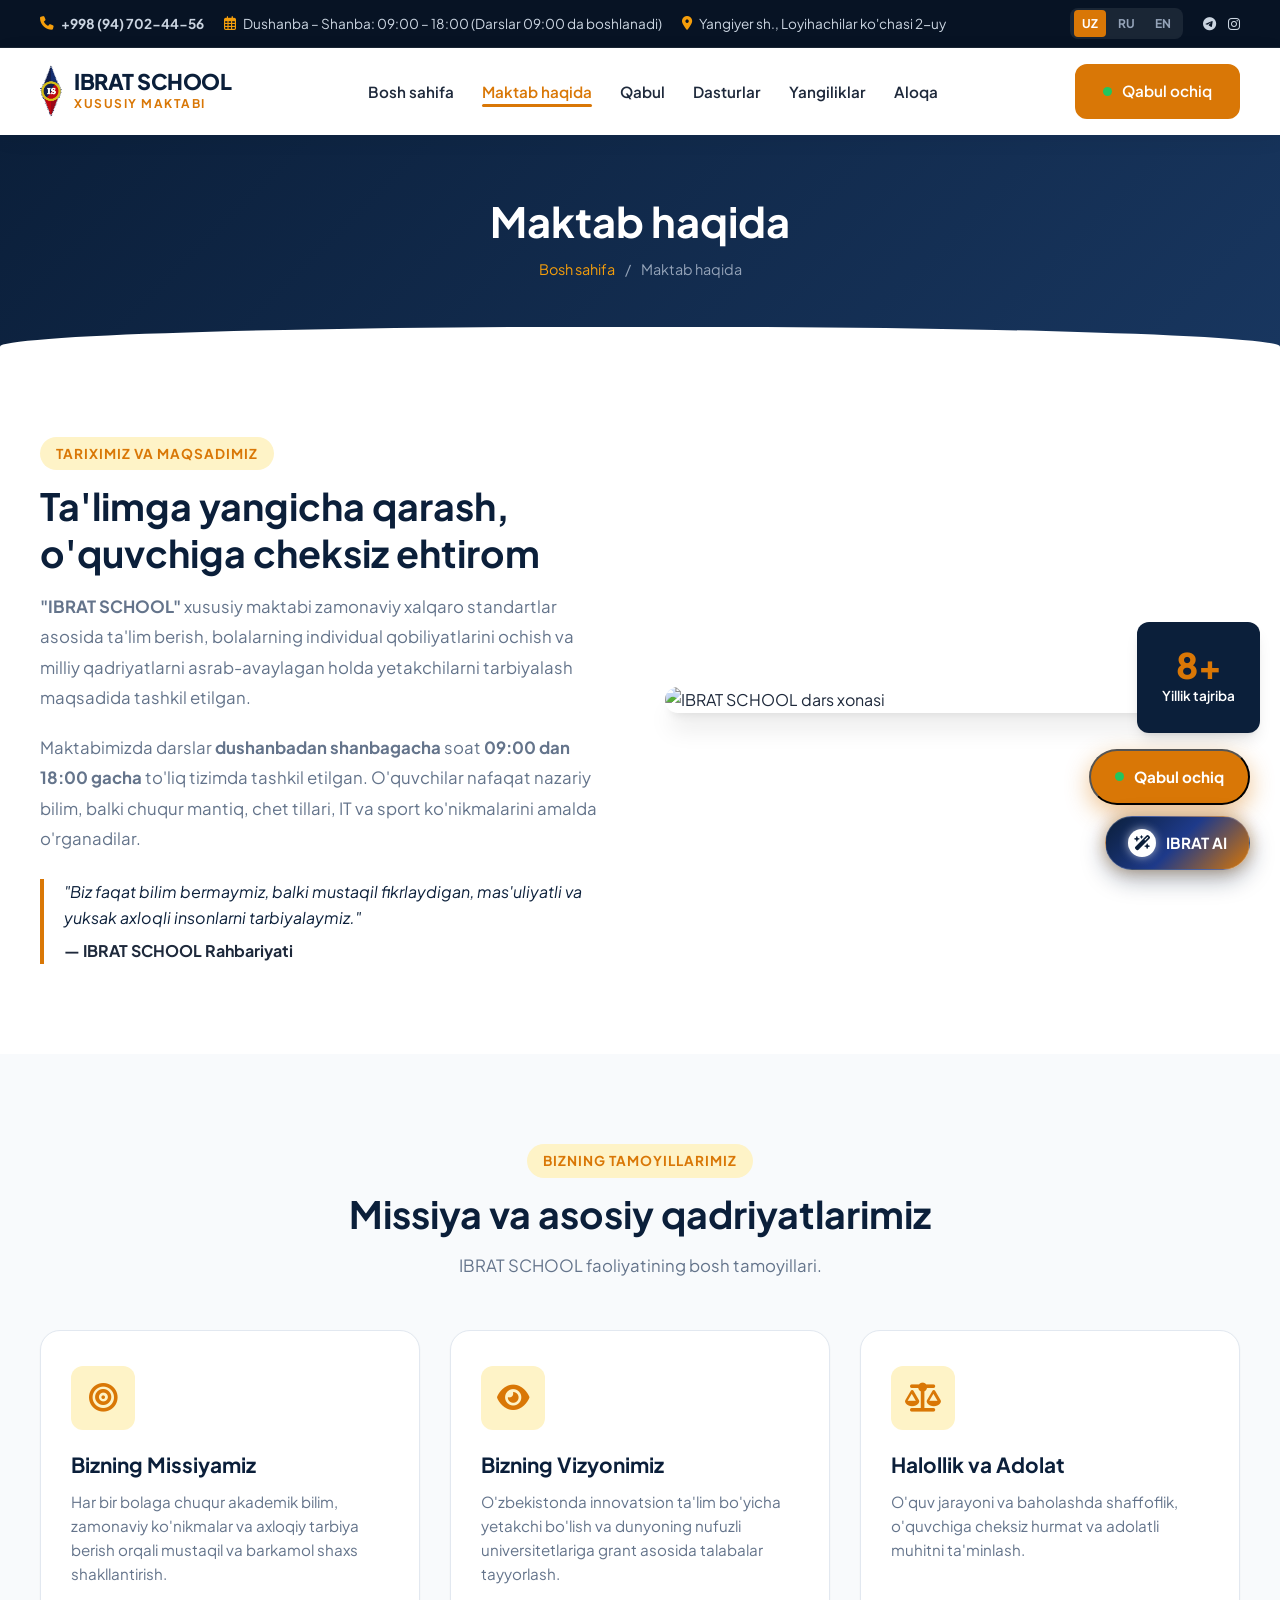
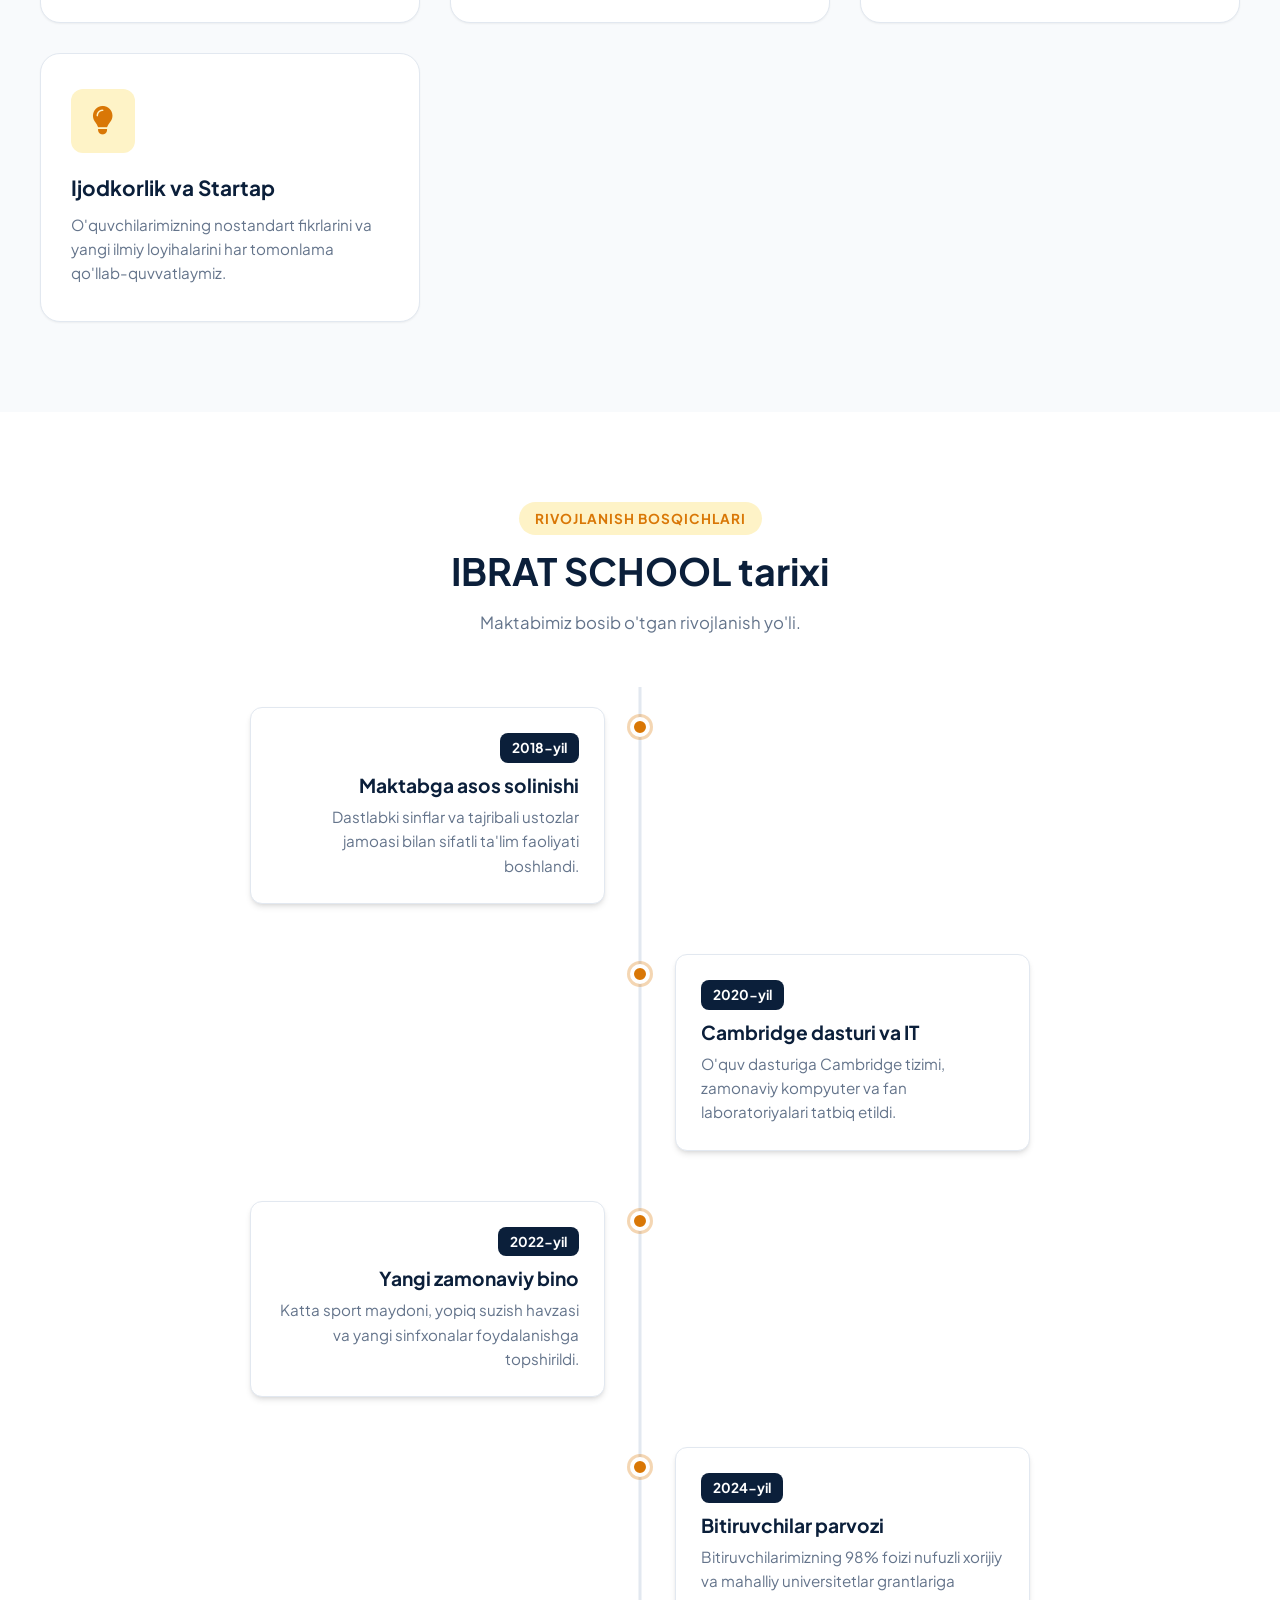
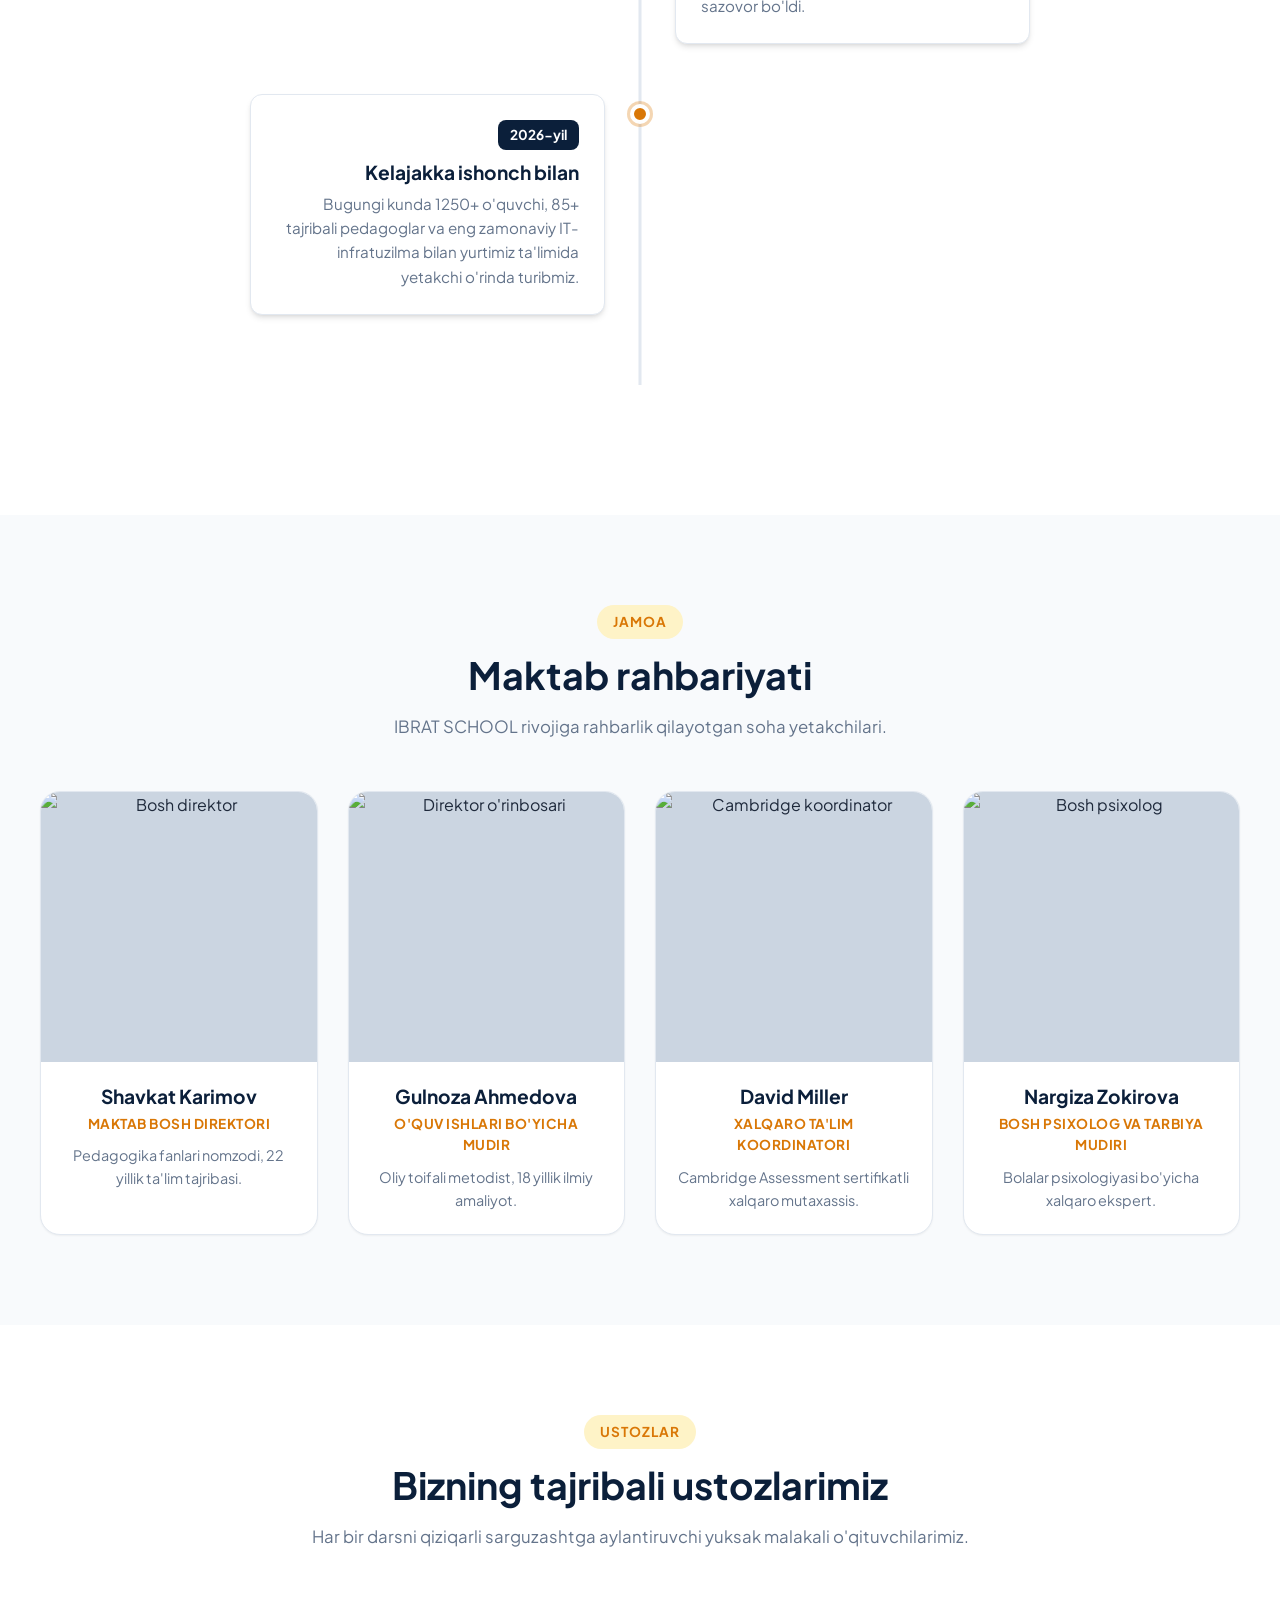
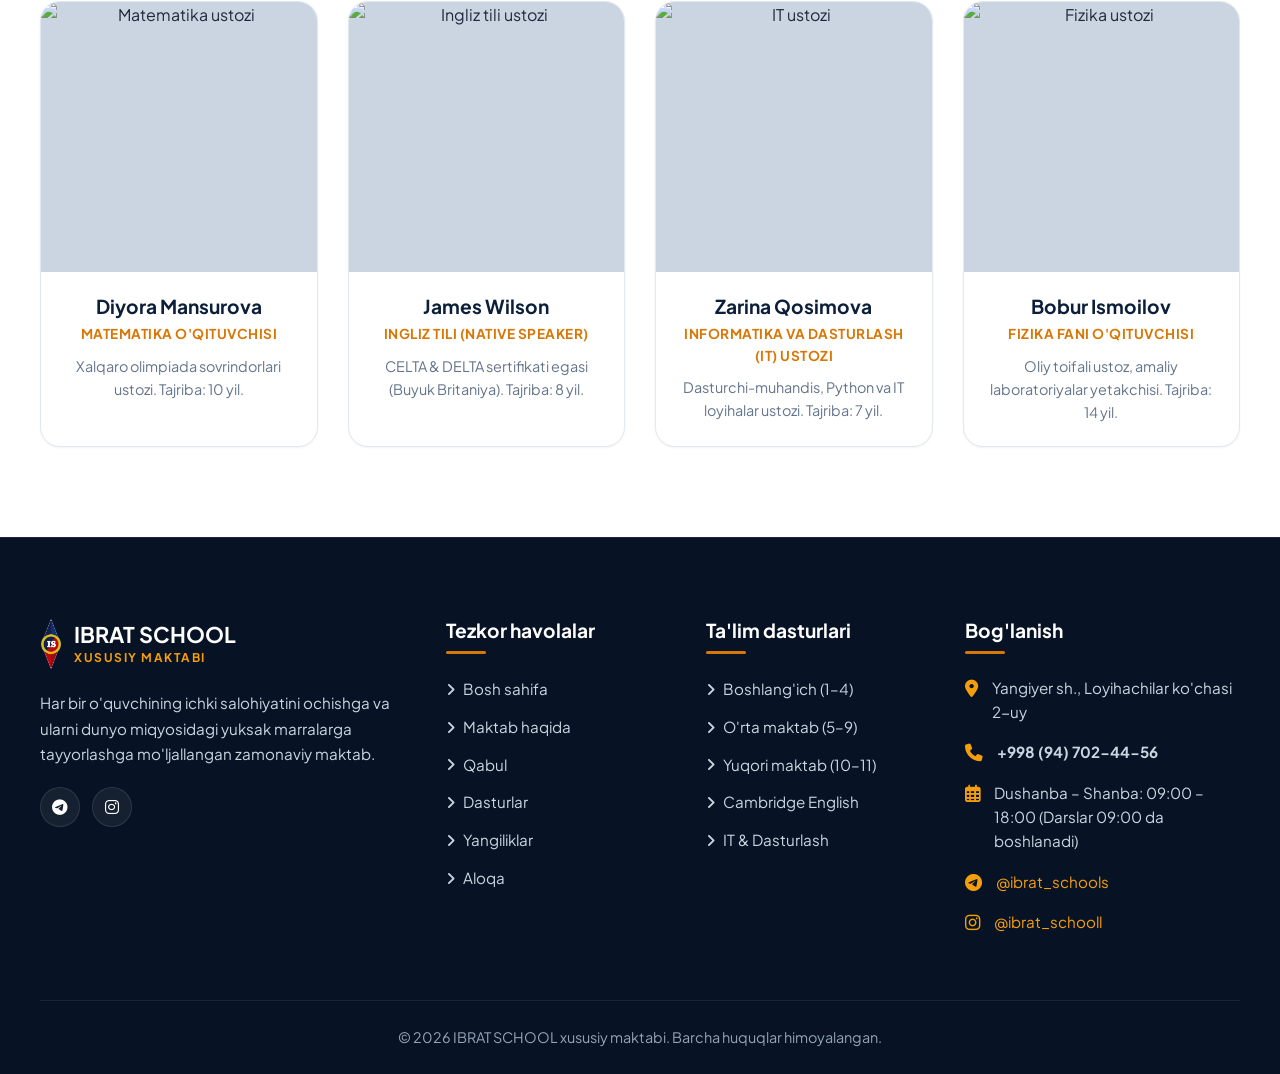
==== commit 4d5409c8: "Yangilanish: Shaffof logo, ishlaydigan UZ/RU/EN til tizimi, narxlar olib tashlandi, Facebook/YouTube" ====
--- a/about.html
+++ b/about.html
@@ -1,4 +1,4 @@
-﻿<!DOCTYPE html>
+<!DOCTYPE html>
 <html lang="uz">
 <head>
   <meta charset="UTF-8">
@@ -15,7 +15,7 @@
 </head>
 <body>
 
-  <!-- TOPBAR -->
+  <!-- TOPBAR (Facebook va YouTube yo'q, faqat Telegram va Instagram!) -->
   <div class="topbar">
     <div class="container">
       <div class="topbar-info">
@@ -25,11 +25,11 @@
         </div>
         <div class="topbar-item">
           <i class="fa-regular fa-calendar-days"></i>
-          <span>Dushanba – Shanba: 08:00 – 18:00</span>
+          <span data-i18n="top_schedule">Dushanba – Shanba: 09:00 – 18:00 (Darslar 09:00 da boshlanadi)</span>
         </div>
         <div class="topbar-item">
           <i class="fa-solid fa-location-dot"></i>
-          <span>Yangiyer sh., Loyihachilar ko'chasi 2-uy</span>
+          <span data-i18n="top_address">Yangiyer sh., Loyihachilar ko'chasi 2-uy</span>
         </div>
       </div>
       <div class="topbar-actions">
@@ -39,10 +39,8 @@
           <button class="lang-btn" data-lang="en">EN</button>
         </div>
         <div class="topbar-social">
-          <a href="https://t.me/ibrat_schools" target="_blank"><i class="fa-brands fa-telegram"></i></a>
-          <a href="https://instagram.com/ibrat_schooll" target="_blank"><i class="fa-brands fa-instagram"></i></a>
-          <a href="https://facebook.com" target="_blank"><i class="fa-brands fa-facebook"></i></a>
-          <a href="https://youtube.com" target="_blank"><i class="fa-brands fa-youtube"></i></a>
+          <a href="https://t.me/ibrat_schools" target="_blank" title="Telegram"><i class="fa-brands fa-telegram"></i></a>
+          <a href="https://instagram.com/ibrat_schooll" target="_blank" title="Instagram"><i class="fa-brands fa-instagram"></i></a>
         </div>
       </div>
     </div>
@@ -61,18 +59,18 @@
         </a>
 
         <ul class="nav-menu" id="navMenu">
-          <li><a href="index.html" class="nav-link">Bosh sahifa</a></li>
-          <li><a href="about.html" class="nav-link active">Maktab haqida</a></li>
-          <li><a href="admissions.html" class="nav-link">Qabul</a></li>
-          <li><a href="programs.html" class="nav-link">Dasturlar</a></li>
-          <li><a href="news.html" class="nav-link">Yangiliklar</a></li>
-          <li><a href="contact.html" class="nav-link">Aloqa</a></li>
+          <li><a href="index.html" class="nav-link" data-i18n="nav_home">Bosh sahifa</a></li>
+          <li><a href="about.html" class="nav-link active" data-i18n="nav_about">Maktab haqida</a></li>
+          <li><a href="admissions.html" class="nav-link" data-i18n="nav_admissions">Qabul</a></li>
+          <li><a href="programs.html" class="nav-link" data-i18n="nav_programs">Dasturlar</a></li>
+          <li><a href="news.html" class="nav-link" data-i18n="nav_news">Yangiliklar</a></li>
+          <li><a href="contact.html" class="nav-link" data-i18n="nav_contact">Aloqa</a></li>
         </ul>
 
         <div class="nav-actions">
           <button class="btn btn-primary btn-admission-badge open-admission-modal">
             <span class="pulse-dot"></span>
-            Qabul ochiq
+            <span data-i18n="btn_admission">Qabul ochiq</span>
           </button>
           <button class="mobile-toggle" id="mobileToggle" aria-label="Menyuni ochish">
             <i class="fa-solid fa-bars"></i>
@@ -87,9 +85,9 @@
     <div class="container">
       <h1>Maktab haqida</h1>
       <div class="breadcrumbs">
-        <a href="index.html">Bosh sahifa</a>
+        <a href="index.html" data-i18n="nav_home">Bosh sahifa</a>
         <span>/</span>
-        <span>IBRAT SCHOOL haqida</span>
+        <span data-i18n="nav_about">IBRAT SCHOOL haqida</span>
       </div>
     </div>
   </section>
@@ -106,7 +104,7 @@
               <b>"IBRAT SCHOOL"</b> xususiy maktabi zamonaviy xalqaro standartlar asosida ta'lim berish, bolalarning individual qobiliyatlarini ochish va milliy qadriyatlarni asrab-avaylagan holda yetakchilarni tarbiyalash maqsadida tashkil etilgan.
             </p>
             <p style="color: var(--text-muted); font-size: 1.05rem; line-height: 1.8; margin-bottom: 25px;">
-              Maktabimizda darslar <b>dushanbadan shanbagacha</b> 6 kunlik to'liq tizimda tashkil etilgan. O'quvchilar nafaqat nazariy bilim, balki chuqur mantiq, chet tillari, IT va sport ko'nikmalarini amalda o'rganadilar.
+              Maktabimizda darslar <b>dushanbadan shanbagacha</b> soat <b>09:00 dan 18:00 gacha</b> to'liq tizimda tashkil etilgan. O'quvchilar nafaqat nazariy bilim, balki chuqur mantiq, chet tillari, IT va sport ko'nikmalarini amalda o'rganadilar.
             </p>
             <div style="border-left: 4px solid var(--accent); padding-left: 20px; font-style: italic; color: var(--primary);">
               "Biz faqat bilim bermaymiz, balki mustaqil fikrlaydigan, mas'uliyatli va yuksak axloqli insonlarni tarbiyalaymiz."
@@ -159,7 +157,7 @@
           <div class="feature-card">
             <div class="feat-icon-box"><i class="fa-solid fa-lightbulb"></i></div>
             <h3>Ijodkorlik va Startap</h3>
-            <p>O'quvchilarimizning nostandart fikrlarini va yangi loyihalarini har tomonlama qo'llab-quvvatlaymiz.</p>
+            <p>O'quvchilarimizning nostandart fikrlarini va yangi ilmiy loyihalarini har tomonlama qo'llab-quvvatlaymiz.</p>
           </div>
         </div>
       </div>
@@ -171,7 +169,7 @@
         <div class="section-title-wrap">
           <span class="section-badge">Rivojlanish bosqichlari</span>
           <h2 class="section-title">IBRAT SCHOOL tarixi</h2>
-          <p class="section-subtitle">Maktabimiz bosib o'tgan sharafli yo'l.</p>
+          <p class="section-subtitle">Maktabimiz bosib o'tgan rivojlanish yo'li.</p>
         </div>
 
         <div class="timeline">
@@ -180,7 +178,7 @@
             <div class="timeline-content">
               <span class="timeline-year">2018-yil</span>
               <h3 style="font-size: 1.2rem; margin-bottom: 8px;">Maktabga asos solinishi</h3>
-              <p style="color: var(--text-muted); font-size: 0.95rem;">Toshkent shahrida dastlabki sinflar va tajribali ustozlar jamoasi bilan ta'lim faoliyati boshlandi.</p>
+              <p style="color: var(--text-muted); font-size: 0.95rem;">Dastlabki sinflar va tajribali ustozlar jamoasi bilan sifatli ta'lim faoliyati boshlandi.</p>
             </div>
           </div>
 
@@ -189,7 +187,7 @@
             <div class="timeline-content">
               <span class="timeline-year">2020-yil</span>
               <h3 style="font-size: 1.2rem; margin-bottom: 8px;">Cambridge dasturi va IT</h3>
-              <p style="color: var(--text-muted); font-size: 0.95rem;">O'quv dasturiga Cambridge tizimi, robototexnika va fan laboratoriyalari tatbiq etildi.</p>
+              <p style="color: var(--text-muted); font-size: 0.95rem;">O'quv dasturiga Cambridge tizimi, zamonaviy kompyuter va fan laboratoriyalari tatbiq etildi.</p>
             </div>
           </div>
 
@@ -197,8 +195,8 @@
             <div class="timeline-dot"></div>
             <div class="timeline-content">
               <span class="timeline-year">2022-yil</span>
-              <h3 style="font-size: 1.2rem; margin-bottom: 8px;">Yangi zamonaviy kampus</h3>
-              <p style="color: var(--text-muted); font-size: 0.95rem;">Katta sport majmuasi, yopiq suzish havzasi va yangi sinfxonalar foydalanishga topshirildi.</p>
+              <h3 style="font-size: 1.2rem; margin-bottom: 8px;">Yangi zamonaviy bino</h3>
+              <p style="color: var(--text-muted); font-size: 0.95rem;">Katta sport maydoni, yopiq suzish havzasi va yangi sinfxonalar foydalanishga topshirildi.</p>
             </div>
           </div>
 
@@ -280,7 +278,7 @@
       </div>
     </section>
 
-    <!-- O'QITUVCHILAR -->
+    <!-- O'QITUVCHILAR (Robototexnika o'rniga Informatika & Dasturlash) -->
     <section class="section">
       <div class="container">
         <div class="section-title-wrap">
@@ -314,12 +312,12 @@
 
           <div class="team-card">
             <div class="team-img-wrap">
-              <img src="https://images.unsplash.com/photo-1544717305-2782549b5136?auto=format&fit=crop&w=500&q=80" alt="Robototexnika ustozi">
+              <img src="https://images.unsplash.com/photo-1544717305-2782549b5136?auto=format&fit=crop&w=500&q=80" alt="IT ustozi">
             </div>
             <div class="team-info">
               <h3 class="team-name">Zarina Qosimova</h3>
-              <div class="team-role">Robototexnika va IT ustozi</div>
-              <p class="team-exp">Dasturchi-muhandis, STEM loyihalar rahbari. Tajriba: 7 yil.</p>
+              <div class="team-role">Informatika va Dasturlash (IT) ustozi</div>
+              <p class="team-exp">Dasturchi-muhandis, Python va IT loyihalar ustozi. Tajriba: 7 yil.</p>
             </div>
           </div>
 
@@ -341,7 +339,7 @@
   <!-- DOIMIY QABUL TUGMASI -->
   <button class="floating-admission-btn open-admission-modal">
     <span class="pulse-dot"></span>
-    <span>Qabul ochiq</span>
+    <span data-i18n="btn_admission">Qabul ochiq</span>
   </button>
 
   <!-- IBRAT AI WIDGET -->
@@ -363,14 +361,14 @@
     </div>
     <div class="ai-chat-body" id="aiMessages">
       <div class="ai-message ai-msg-bot">
-        <div class="ai-bubble">Assalomu alaykum! Men <b>IBRAT SCHOOL</b> sun'iy intellekt maslahatchisiman. Sizga qanday yordam bera olaman?</div>
+        <div class="ai-bubble">Assalomu alaykum! Men <b>IBRAT SCHOOL</b> sun'iy intellekt maslahatchisiman. Darslarimiz soat 09:00 da boshlanadi. Sizga qanday yordam bera olaman?</div>
         <div class="ai-msg-time">Hozir</div>
       </div>
       <div class="ai-quick-questions">
-        <button class="ai-quick-btn" data-question="O'qish kunlari qaysi kunlar?">📅 O'qish kunlari</button>
+        <button class="ai-quick-btn" data-question="Darslar qaysi kunlari va soat nechada?">📅 O'qish kunlari & 09:00</button>
         <button class="ai-quick-btn" data-question="Qabul shartlari va arizalar">🎓 Qabul qanday bo'ladi?</button>
-        <button class="ai-quick-btn" data-question="O'qish narxi qancha?">💰 O'qish narxlari</button>
-        <button class="ai-quick-btn" data-question="Telefon va manzil">📞 Telefon & Manzil</button>
+        <button class="ai-quick-btn" data-question="Maktabda qanday sharoitlar bor?">⭐ Sharoitlar va qulayliklar</button>
+        <button class="ai-quick-btn" data-question="Telefon va manzil">📞 Telefon & Yangiyer</button>
       </div>
     </div>
     <form class="ai-chat-footer" id="aiChatForm">
@@ -381,7 +379,7 @@
 
   <div class="back-to-top" id="backToTop"><i class="fa-solid fa-arrow-up"></i></div>
 
-  <!-- FOOTER -->
+  <!-- FOOTER (Facebook va YouTube yo'q!) -->
   <footer class="site-footer">
     <div class="container">
       <div class="footer-top">
@@ -393,41 +391,39 @@
               <span style="color: var(--accent-light);">Xususiy Maktabi</span>
             </div>
           </div>
-          <p>Har bir o'quvchining ichki salohiyatini ochishga va ularni dunyo miqyosidagi yuksak marralarga tayyorlashga mo'ljallangan zamonaviy maktab.</p>
+          <p data-i18n="footer_about_text">Har bir o'quvchining ichki salohiyatini ochishga va ularni dunyo miqyosidagi yuksak marralarga tayyorlashga mo'ljallangan zamonaviy maktab.</p>
           <div class="footer-social">
-            <a href="https://t.me/ibrat_schools" target="_blank"><i class="fa-brands fa-telegram"></i></a>
-            <a href="https://instagram.com/ibrat_schooll" target="_blank"><i class="fa-brands fa-instagram"></i></a>
-            <a href="https://facebook.com" target="_blank"><i class="fa-brands fa-facebook"></i></a>
-            <a href="https://youtube.com" target="_blank"><i class="fa-brands fa-youtube"></i></a>
+            <a href="https://t.me/ibrat_schools" target="_blank" title="Telegram"><i class="fa-brands fa-telegram"></i></a>
+            <a href="https://instagram.com/ibrat_schooll" target="_blank" title="Instagram"><i class="fa-brands fa-instagram"></i></a>
           </div>
         </div>
         <div class="footer-col">
-          <h3>Tezkor havolalar</h3>
+          <h3 data-i18n="footer_links_title">Tezkor havolalar</h3>
           <ul class="footer-links">
-            <li><a href="index.html"><i class="fa-solid fa-angle-right"></i> Bosh sahifa</a></li>
-            <li><a href="about.html"><i class="fa-solid fa-angle-right"></i> Maktab haqida</a></li>
-            <li><a href="admissions.html"><i class="fa-solid fa-angle-right"></i> Qabul shartlari</a></li>
-            <li><a href="programs.html"><i class="fa-solid fa-angle-right"></i> Ta'lim dasturlari</a></li>
-            <li><a href="news.html"><i class="fa-solid fa-angle-right"></i> Yangiliklar</a></li>
-            <li><a href="contact.html"><i class="fa-solid fa-angle-right"></i> Aloqa</a></li>
+            <li><a href="index.html"><i class="fa-solid fa-angle-right"></i> <span data-i18n="nav_home">Bosh sahifa</span></a></li>
+            <li><a href="about.html"><i class="fa-solid fa-angle-right"></i> <span data-i18n="nav_about">Maktab haqida</span></a></li>
+            <li><a href="admissions.html"><i class="fa-solid fa-angle-right"></i> <span data-i18n="nav_admissions">Qabul shartlari</span></a></li>
+            <li><a href="programs.html"><i class="fa-solid fa-angle-right"></i> <span data-i18n="nav_programs">Ta'lim dasturlari</span></a></li>
+            <li><a href="news.html"><i class="fa-solid fa-angle-right"></i> <span data-i18n="nav_news">Yangiliklar</span></a></li>
+            <li><a href="contact.html"><i class="fa-solid fa-angle-right"></i> <span data-i18n="nav_contact">Aloqa</span></a></li>
           </ul>
         </div>
         <div class="footer-col">
-          <h3>Ta'lim dasturlari</h3>
+          <h3 data-i18n="footer_programs_title">Ta'lim dasturlari</h3>
           <ul class="footer-links">
             <li><a href="programs.html#primaryTab"><i class="fa-solid fa-angle-right"></i> Boshlang'ich (1–4)</a></li>
             <li><a href="programs.html#middleTab"><i class="fa-solid fa-angle-right"></i> O'rta maktab (5–9)</a></li>
             <li><a href="programs.html#highTab"><i class="fa-solid fa-angle-right"></i> Yuqori maktab (10–11)</a></li>
             <li><a href="programs.html"><i class="fa-solid fa-angle-right"></i> Cambridge English</a></li>
-            <li><a href="programs.html"><i class="fa-solid fa-angle-right"></i> Robototexnika</a></li>
+            <li><a href="programs.html"><i class="fa-solid fa-angle-right"></i> IT & Dasturlash</a></li>
           </ul>
         </div>
         <div class="footer-col">
-          <h3>Bog'lanish</h3>
+          <h3 data-i18n="footer_contact_title">Bog'lanish</h3>
           <ul class="footer-contact-list">
             <li><i class="fa-solid fa-location-dot"></i><span>Yangiyer sh., Loyihachilar ko'chasi 2-uy</span></li>
             <li><i class="fa-solid fa-phone"></i><a href="tel:+998947024456" style="color:inherit; font-weight:700;">+998 (94) 702-44-56</a></li>
-            <li><i class="fa-regular fa-calendar-days"></i><span>Dushanba – Shanba: 08:00 – 18:00</span></li>
+            <li><i class="fa-regular fa-calendar-days"></i><span>Dushanba – Shanba: 09:00 – 18:00 (Darslar 09:00 da boshlanadi)</span></li>
             <li><i class="fa-brands fa-telegram"></i><a href="https://t.me/ibrat_schools" target="_blank" style="color: var(--accent-light);">@ibrat_schools</a></li>
             <li><i class="fa-brands fa-instagram"></i><a href="https://instagram.com/ibrat_schooll" target="_blank" style="color: var(--accent-light);">@ibrat_schooll</a></li>
           </ul>
@@ -445,7 +441,7 @@
       <div style="display: flex; justify-content: space-between; align-items: center; margin-bottom: 20px;">
         <h3 style="color: var(--primary); font-size: 1.4rem;">
           <i class="fa-solid fa-file-pen" style="color: var(--accent); margin-right: 8px;"></i>
-          IBRAT SCHOOL — Qabul arizasi
+          <span data-i18n="modal_title">IBRAT SCHOOL — Qabul arizasi</span>
         </h3>
         <button class="close-modal" style="background: none; border: none; font-size: 1.6rem; cursor: pointer; color: var(--text-muted);">&times;</button>
       </div>
@@ -490,7 +486,7 @@
           </div>
         </div>
         <button type="submit" class="btn btn-primary btn-lg" style="width: 100%; margin-top: 15px;">
-          <i class="fa-solid fa-paper-plane"></i> Arizani yuborish
+          <i class="fa-solid fa-paper-plane"></i> <span data-i18n="modal_btn_submit">Arizani yuborish</span>
         </button>
       </form>
     </div>
@@ -500,8 +496,8 @@
   <div class="modal-overlay" id="successModal">
     <div class="modal-box">
       <div class="modal-icon-success"><i class="fa-solid fa-circle-check"></i></div>
-      <h3 class="modal-title">Rahmat, arizangiz qabul qilindi!</h3>
-      <p class="modal-desc">Sizning ma'lumotlaringiz IBRAT SCHOOL qabul komissiyasiga yetib bordi. Tez orada mutaxassisimiz siz bilan bog'lanadi.</p>
+      <h3 class="modal-title" data-i18n="success_title">Rahmat, arizangiz qabul qilindi!</h3>
+      <p class="modal-desc" data-i18n="success_desc">Sizning ma'lumotlaringiz IBRAT SCHOOL qabul komissiyasiga yetib bordi. Tez orada mutaxassisimiz siz bilan bog'lanadi.</p>
       <button class="btn btn-primary close-modal" style="width: 100%;">Tushunarli, rahmat!</button>
     </div>
   </div>
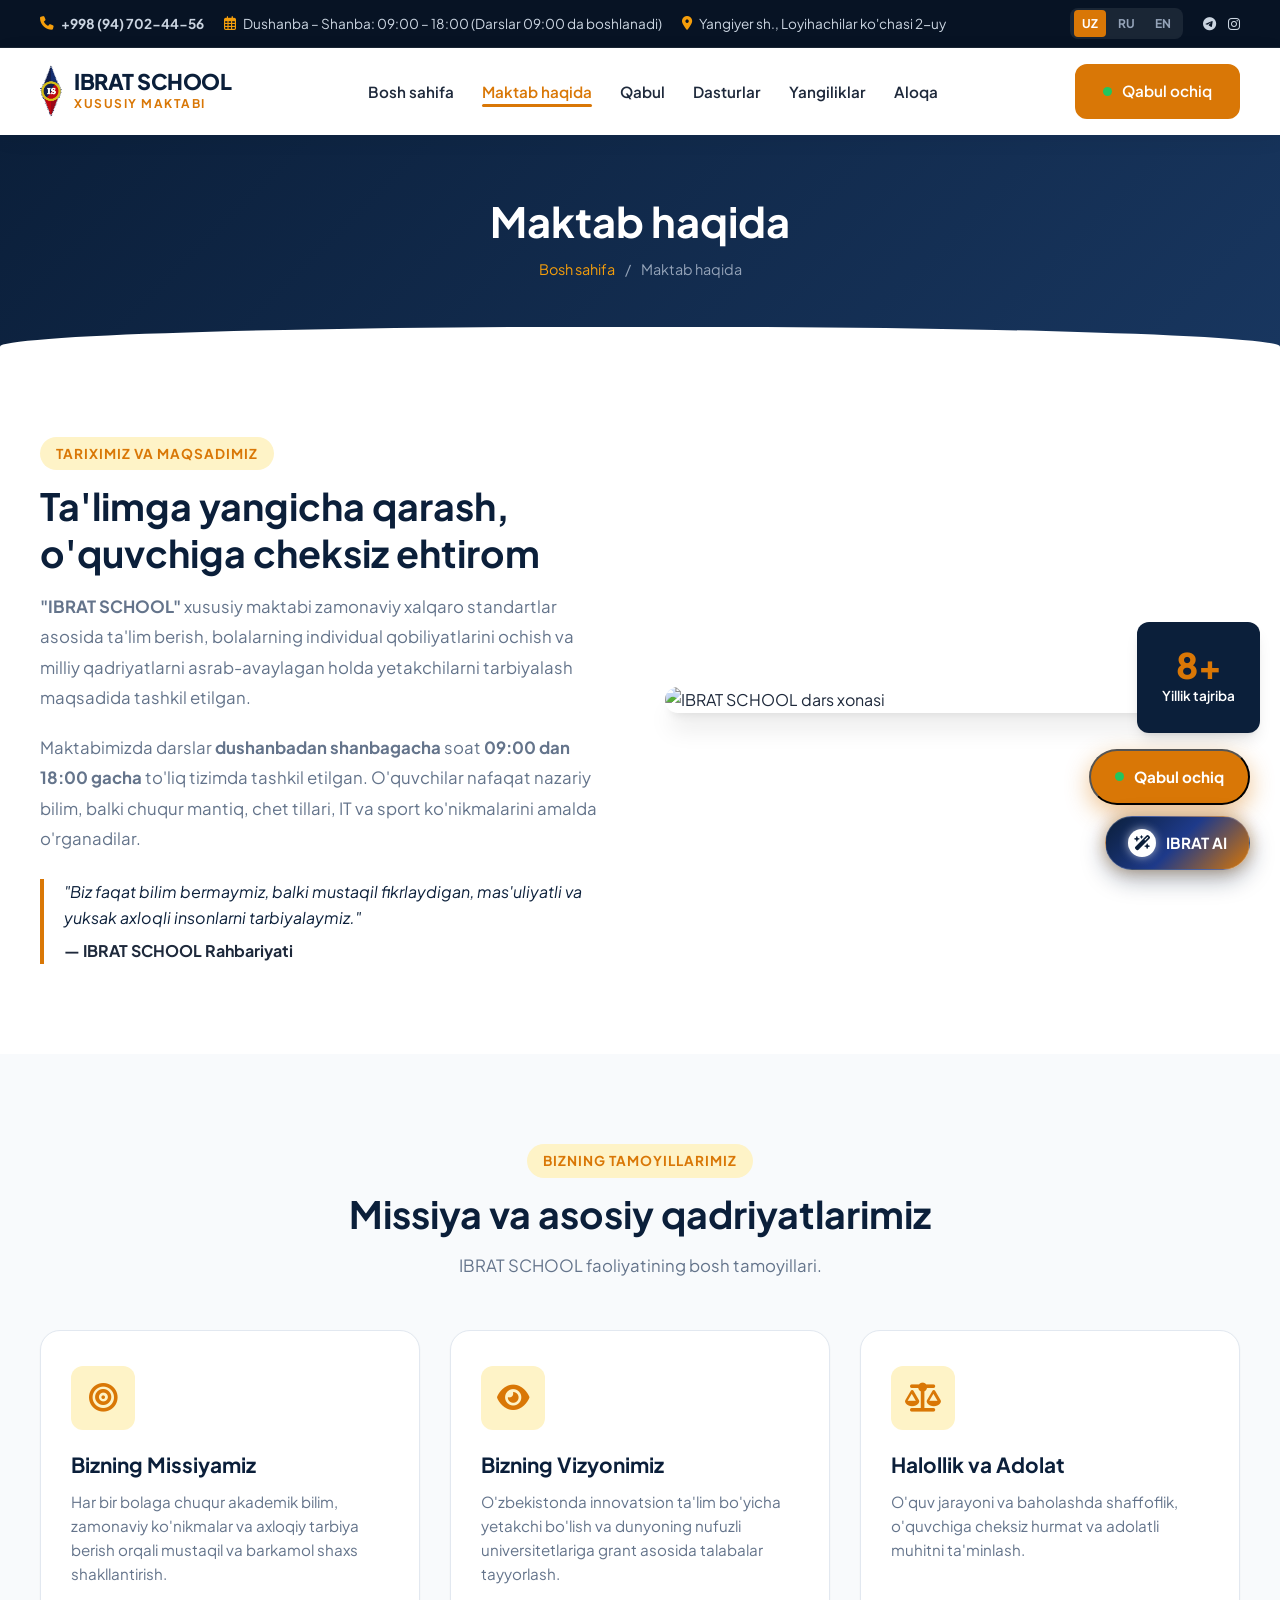
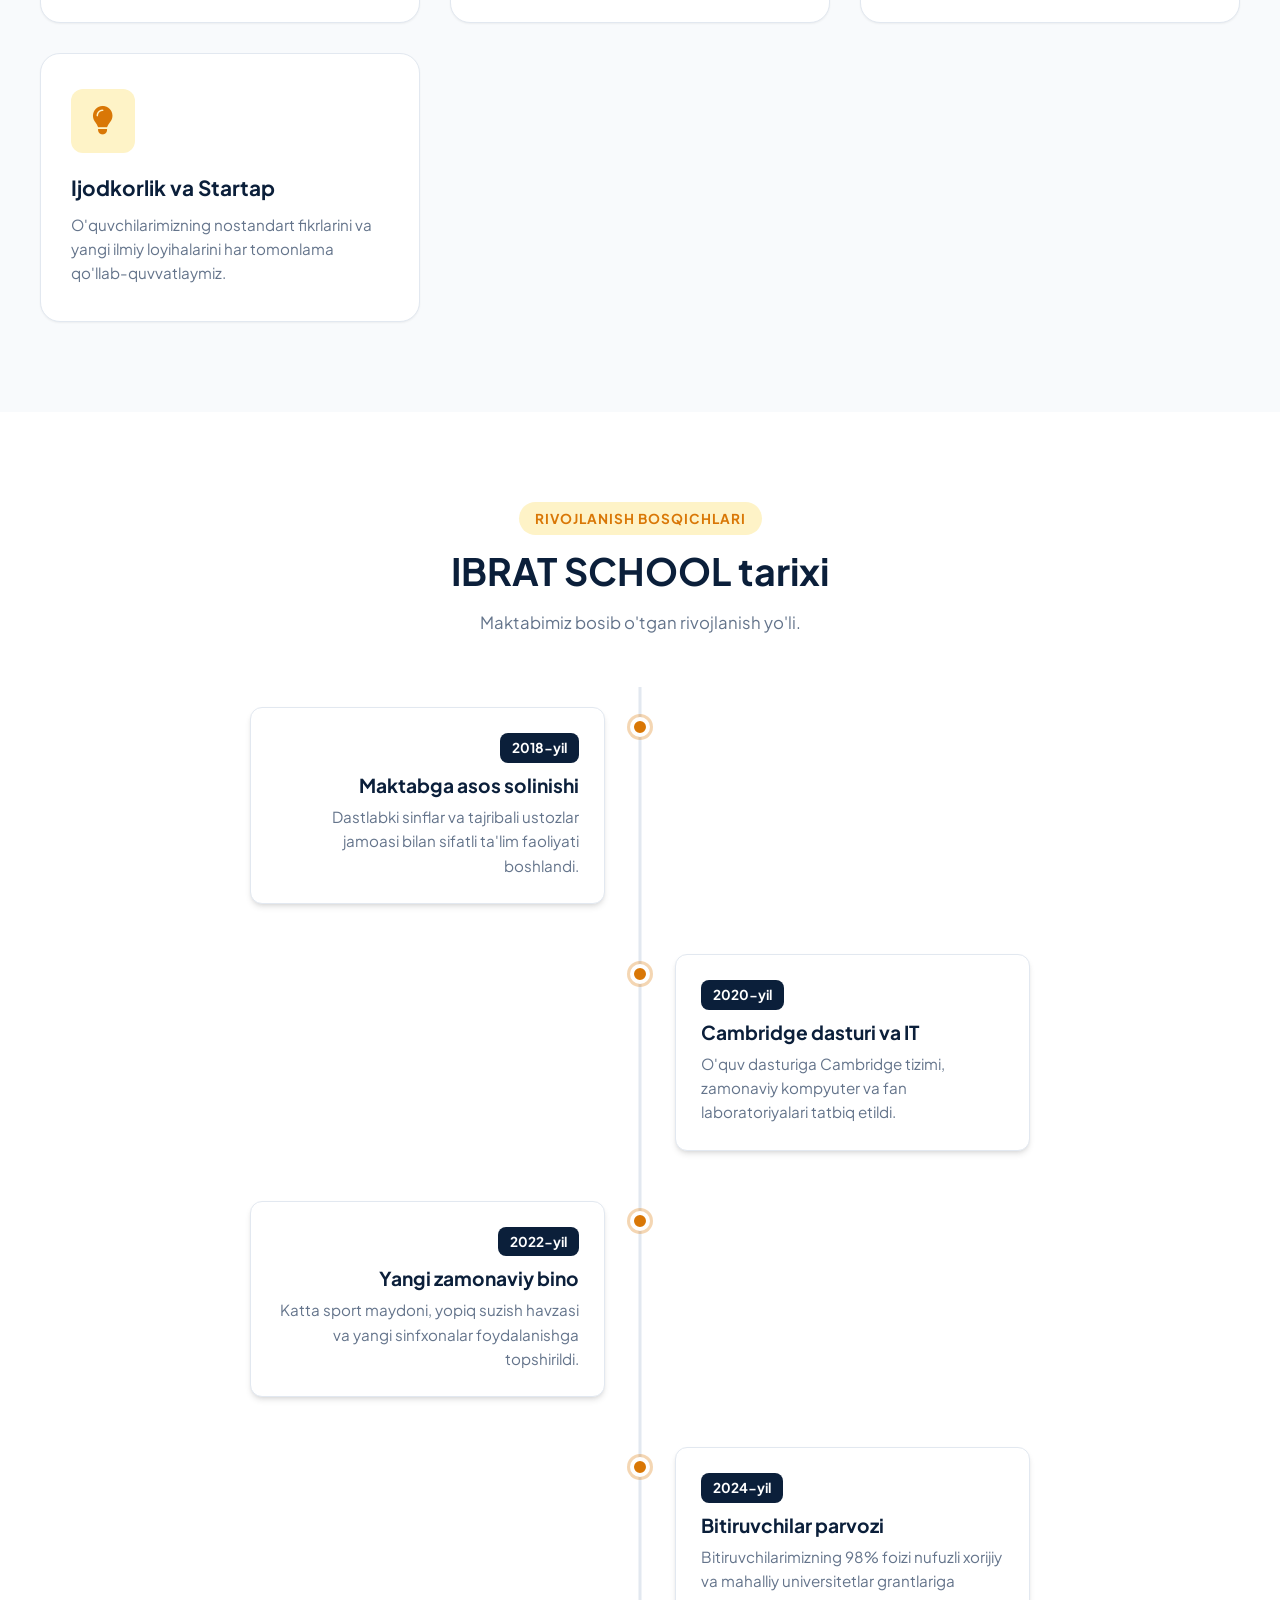
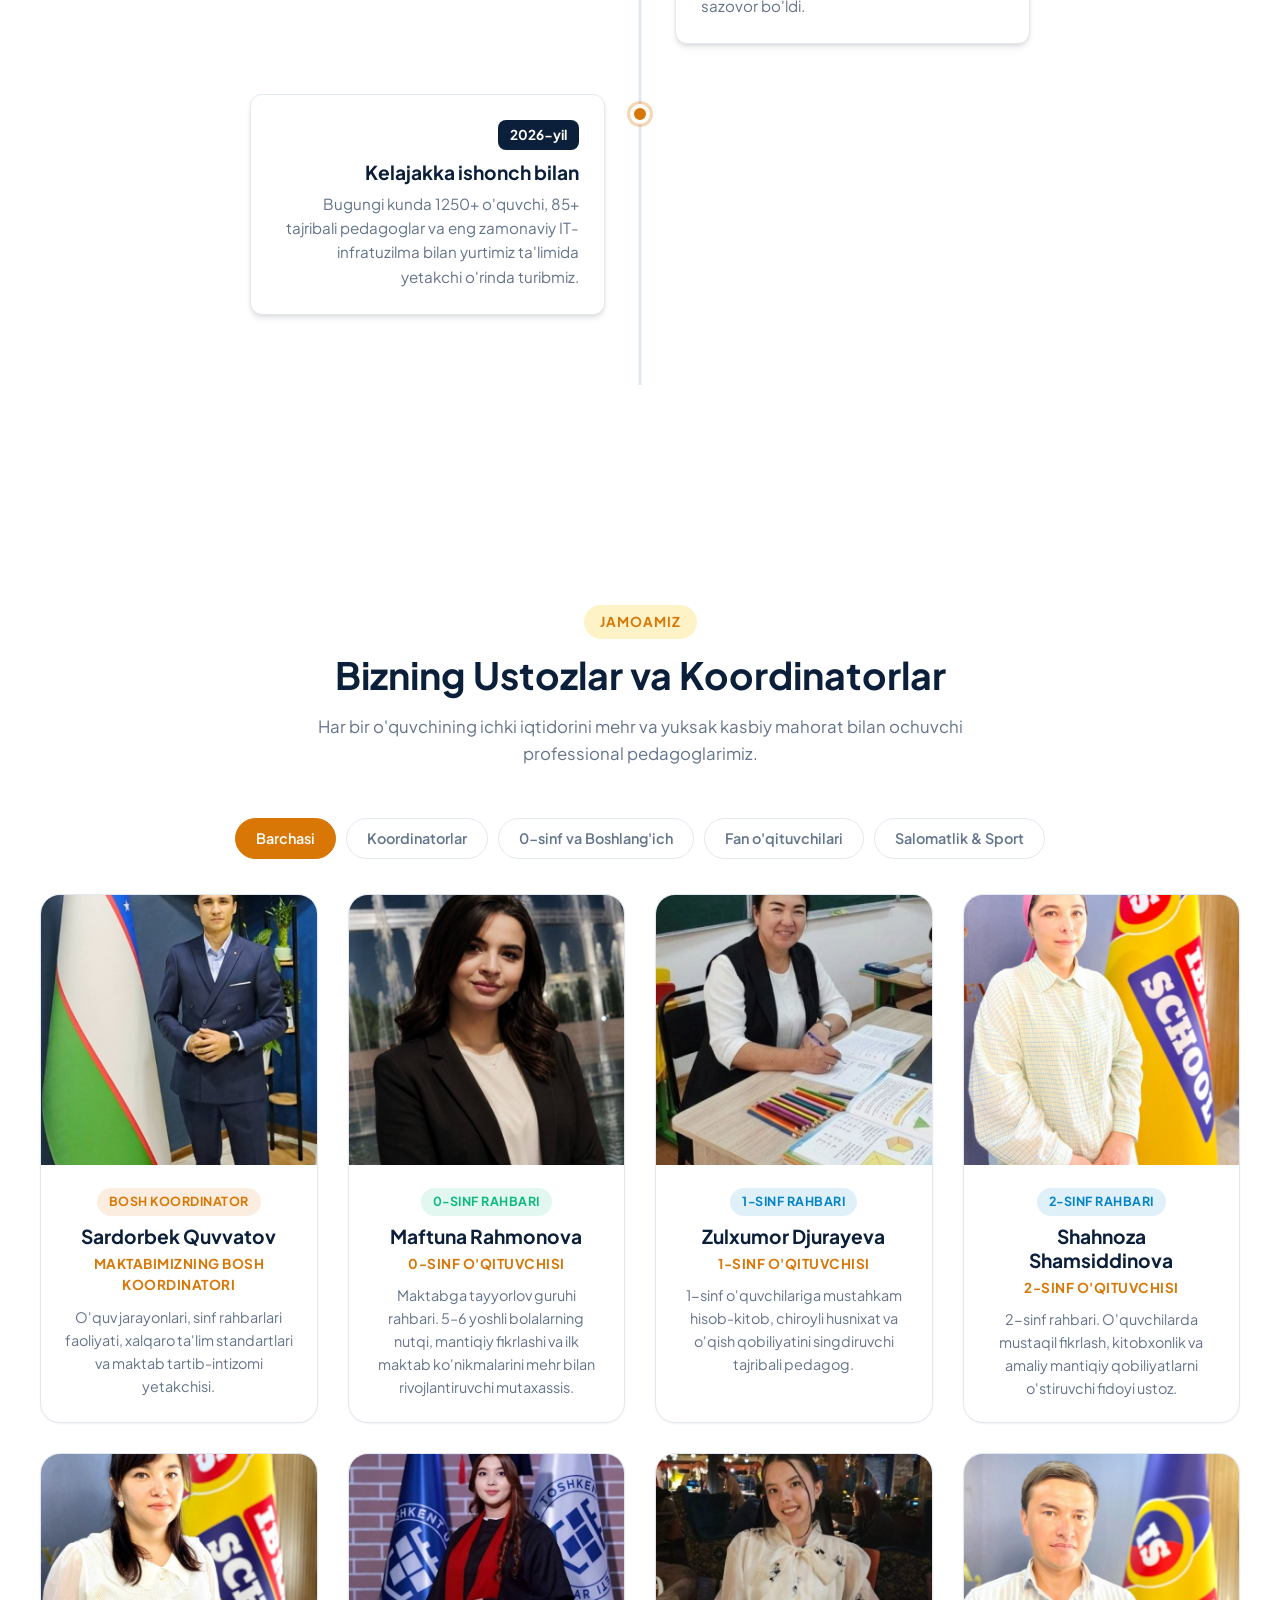
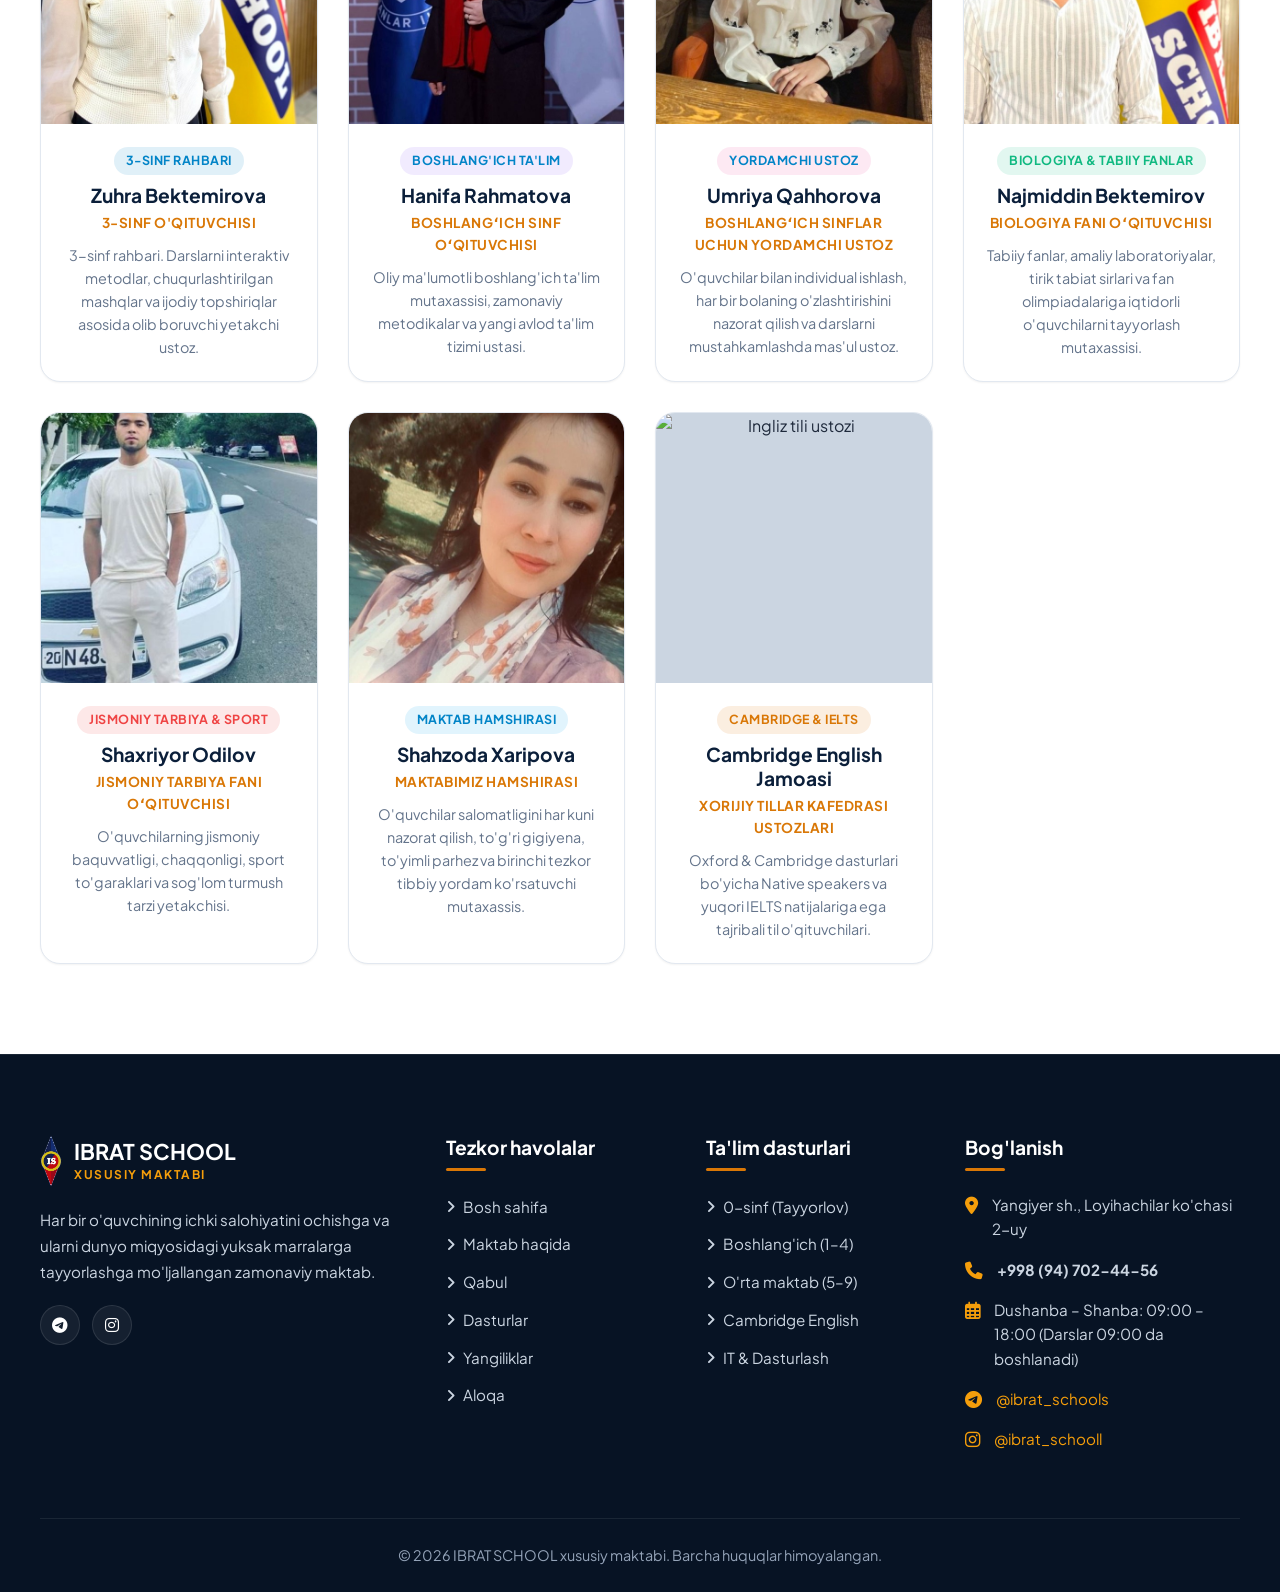
==== commit d6339509: "Qo'shildi: 0-9 sinflar ta'lim tizimi va rasmiy pedagogik jamoa (Koordinatorlar, sinf rahbarlari, fan" ====
--- a/about.html
+++ b/about.html
@@ -221,114 +221,167 @@
       </div>
     </section>
 
-    <!-- RAHBARIYAT -->
-    <section class="section bg-alt">
+    <!-- ==========================================================================
+         PEDAGOGIK JAMOA VA KOORDINATORLAR
+         ========================================================================== -->
+    <section class="section" id="teachers">
       <div class="container">
         <div class="section-title-wrap">
-          <span class="section-badge">Jamoa</span>
-          <h2 class="section-title">Maktab rahbariyati</h2>
-          <p class="section-subtitle">IBRAT SCHOOL rivojiga rahbarlik qilayotgan soha yetakchilari.</p>
+          <span class="section-badge">Jamoamiz</span>
+          <h2 class="section-title">Bizning Ustozlar va Koordinatorlar</h2>
+          <p class="section-subtitle">Har bir o'quvchining ichki iqtidorini mehr va yuksak kasbiy mahorat bilan ochuvchi professional pedagoglarimiz.</p>
+        </div>
+
+        <!-- Filtr tugmalari -->
+        <div style="display: flex; justify-content: center; gap: 10px; flex-wrap: wrap; margin-bottom: 35px;">
+          <button class="filter-btn teacher-filter-btn active" data-filter="all">Barchasi</button>
+          <button class="filter-btn teacher-filter-btn" data-filter="coordinator">Koordinatorlar</button>
+          <button class="filter-btn teacher-filter-btn" data-filter="primary">0-sinf va Boshlang'ich</button>
+          <button class="filter-btn teacher-filter-btn" data-filter="subject">Fan o'qituvchilari</button>
+          <button class="filter-btn teacher-filter-btn" data-filter="health">Salomatlik & Sport</button>
         </div>
 
         <div class="team-grid">
-          <div class="team-card">
-            <div class="team-img-wrap">
-              <img src="https://images.unsplash.com/photo-1560250097-0b93528c311a?auto=format&fit=crop&w=500&q=80" alt="Bosh direktor">
-            </div>
-            <div class="team-info">
-              <h3 class="team-name">Shavkat Karimov</h3>
-              <div class="team-role">Maktab Bosh Direktori</div>
-              <p class="team-exp">Pedagogika fanlari nomzodi, 22 yillik ta'lim tajribasi.</p>
-            </div>
-          </div>
-
-          <div class="team-card">
-            <div class="team-img-wrap">
-              <img src="https://images.unsplash.com/photo-1573496359142-b8d87734a5a2?auto=format&fit=crop&w=500&q=80" alt="Direktor o'rinbosari">
-            </div>
-            <div class="team-info">
-              <h3 class="team-name">Gulnoza Ahmedova</h3>
-              <div class="team-role">O'quv ishlari bo'yicha mudir</div>
-              <p class="team-exp">Oliy toifali metodist, 18 yillik ilmiy amaliyot.</p>
-            </div>
-          </div>
-
-          <div class="team-card">
-            <div class="team-img-wrap">
-              <img src="https://images.unsplash.com/photo-1519085360753-af0119f7cbe7?auto=format&fit=crop&w=500&q=80" alt="Cambridge koordinator">
-            </div>
-            <div class="team-info">
-              <h3 class="team-name">David Miller</h3>
-              <div class="team-role">Xalqaro ta'lim koordinatori</div>
-              <p class="team-exp">Cambridge Assessment sertifikatli xalqaro mutaxassis.</p>
-            </div>
-          </div>
-
-          <div class="team-card">
-            <div class="team-img-wrap">
-              <img src="https://images.unsplash.com/photo-1580894732444-8ecded7900cd?auto=format&fit=crop&w=500&q=80" alt="Bosh psixolog">
-            </div>
-            <div class="team-info">
-              <h3 class="team-name">Nargiza Zokirova</h3>
-              <div class="team-role">Bosh psixolog va tarbiya mudiri</div>
-              <p class="team-exp">Bolalar psixologiyasi bo'yicha xalqaro ekspert.</p>
-            </div>
-          </div>
-        </div>
-      </div>
-    </section>
-
-    <!-- O'QITUVCHILAR (Robototexnika o'rniga Informatika & Dasturlash) -->
-    <section class="section">
-      <div class="container">
-        <div class="section-title-wrap">
-          <span class="section-badge">Ustozlar</span>
-          <h2 class="section-title">Bizning tajribali ustozlarimiz</h2>
-          <p class="section-subtitle">Har bir darsni qiziqarli sarguzashtga aylantiruvchi yuksak malakali o'qituvchilarimiz.</p>
-        </div>
-
-        <div class="team-grid">
-          <div class="team-card">
-            <div class="team-img-wrap">
-              <img src="https://images.unsplash.com/photo-1577896851231-70ef18881754?auto=format&fit=crop&w=500&q=80" alt="Matematika ustozi">
-            </div>
-            <div class="team-info">
-              <h3 class="team-name">Diyora Mansurova</h3>
-              <div class="team-role">Matematika o'qituvchisi</div>
-              <p class="team-exp">Xalqaro olimpiada sovrindorlari ustozi. Tajriba: 10 yil.</p>
-            </div>
-          </div>
-
-          <div class="team-card">
-            <div class="team-img-wrap">
-              <img src="https://images.unsplash.com/photo-1500648767791-00dcc994a43e?auto=format&fit=crop&w=500&q=80" alt="Ingliz tili ustozi">
-            </div>
-            <div class="team-info">
-              <h3 class="team-name">James Wilson</h3>
-              <div class="team-role">Ingliz tili (Native Speaker)</div>
-              <p class="team-exp">CELTA & DELTA sertifikati egasi (Buyuk Britaniya). Tajriba: 8 yil.</p>
-            </div>
-          </div>
-
-          <div class="team-card">
-            <div class="team-img-wrap">
-              <img src="https://images.unsplash.com/photo-1544717305-2782549b5136?auto=format&fit=crop&w=500&q=80" alt="IT ustozi">
-            </div>
-            <div class="team-info">
-              <h3 class="team-name">Zarina Qosimova</h3>
-              <div class="team-role">Informatika va Dasturlash (IT) ustozi</div>
-              <p class="team-exp">Dasturchi-muhandis, Python va IT loyihalar ustozi. Tajriba: 7 yil.</p>
-            </div>
-          </div>
-
-          <div class="team-card">
-            <div class="team-img-wrap">
-              <img src="https://images.unsplash.com/photo-1506794778202-cad84cf45f1d?auto=format&fit=crop&w=500&q=80" alt="Fizika ustozi">
-            </div>
-            <div class="team-info">
-              <h3 class="team-name">Bobur Ismoilov</h3>
-              <div class="team-role">Fizika fani o'qituvchisi</div>
-              <p class="team-exp">Oliy toifali ustoz, amaliy laboratoriyalar yetakchisi. Tajriba: 14 yil.</p>
+          <!-- 1. Sardorbek Quvvatov (Bosh koordinator) -->
+          <div class="team-card teacher-card-item" data-category="coordinator">
+            <div class="team-img-wrap">
+              <img src="images/teachers/sardorbek-quvvatov.jpg" alt="Sardorbek Quvvatov — Bosh koordinator">
+            </div>
+            <div class="team-info">
+              <span class="team-class-badge" style="background: rgba(217, 119, 6, 0.12); color: var(--accent);">Bosh Koordinator</span>
+              <h3 class="team-name">Sardorbek Quvvatov</h3>
+              <div class="team-role">Maktabimizning Bosh Koordinatori</div>
+              <p class="team-exp">O'quv jarayonlari, sinf rahbarlari faoliyati, xalqaro ta'lim standartlari va maktab tartib-intizomi yetakchisi.</p>
+            </div>
+          </div>
+
+          <!-- 2. Maftuna Rahmonova (0-sinf) -->
+          <div class="team-card teacher-card-item" data-category="primary">
+            <div class="team-img-wrap">
+              <img src="images/teachers/maftuna-rahmonova.jpg" alt="Maftuna Rahmonova — 0-sinf o'qituvchisi">
+            </div>
+            <div class="team-info">
+              <span class="team-class-badge" style="background: rgba(16, 185, 129, 0.12); color: var(--success);">0-Sinf Rahbari</span>
+              <h3 class="team-name">Maftuna Rahmonova</h3>
+              <div class="team-role">0-sinf o'qituvchisi</div>
+              <p class="team-exp">Maktabga tayyorlov guruhi rahbari. 5–6 yoshli bolalarning nutqi, mantiqiy fikrlashi va ilk maktab ko'nikmalarini mehr bilan rivojlantiruvchi mutaxassis.</p>
+            </div>
+          </div>
+
+          <!-- 3. Zulxumor Djurayeva (1-sinf) -->
+          <div class="team-card teacher-card-item" data-category="primary">
+            <div class="team-img-wrap">
+              <img src="images/teachers/zulxumor-djurayeva.jpg" alt="Zulxumor Djurayeva — 1-sinf o'qituvchisi">
+            </div>
+            <div class="team-info">
+              <span class="team-class-badge" style="background: rgba(2, 132, 199, 0.12); color: var(--secondary);">1-Sinf Rahbari</span>
+              <h3 class="team-name">Zulxumor Djurayeva</h3>
+              <div class="team-role">1-sinf o'qituvchisi</div>
+              <p class="team-exp">1-sinf o'quvchilariga mustahkam hisob-kitob, chiroyli husnixat va o'qish qobiliyatini singdiruvchi tajribali pedagog.</p>
+            </div>
+          </div>
+
+          <!-- 4. Shahnoza Shamsiddinova (2-sinf) -->
+          <div class="team-card teacher-card-item" data-category="primary">
+            <div class="team-img-wrap">
+              <img src="images/teachers/shahnoza-shamsiddinova.jpg" alt="Shahnoza Shamsiddinova — 2-sinf o'qituvchisi">
+            </div>
+            <div class="team-info">
+              <span class="team-class-badge" style="background: rgba(2, 132, 199, 0.12); color: var(--secondary);">2-Sinf Rahbari</span>
+              <h3 class="team-name">Shahnoza Shamsiddinova</h3>
+              <div class="team-role">2-sinf o'qituvchisi</div>
+              <p class="team-exp">2-sinf rahbari. O'quvchilarda mustaqil fikrlash, kitobxonlik va amaliy mantiqiy qobiliyatlarni o'stiruvchi fidoyi ustoz.</p>
+            </div>
+          </div>
+
+          <!-- 5. Zuhra Bektemirova (3-sinf) -->
+          <div class="team-card teacher-card-item" data-category="primary">
+            <div class="team-img-wrap">
+              <img src="images/teachers/zuhra-bektemirova.jpg" alt="Zuhra Bektemirova — 3-sinf o'qituvchisi">
+            </div>
+            <div class="team-info">
+              <span class="team-class-badge" style="background: rgba(2, 132, 199, 0.12); color: var(--secondary);">3-Sinf Rahbari</span>
+              <h3 class="team-name">Zuhra Bektemirova</h3>
+              <div class="team-role">3-sinf o'qituvchisi</div>
+              <p class="team-exp">3-sinf rahbari. Darslarni interaktiv metodlar, chuqurlashtirilgan mashqlar va ijodiy topshiriqlar asosida olib boruvchi yetakchi ustoz.</p>
+            </div>
+          </div>
+
+          <!-- 6. Hanifa Rahmatova (Boshlang'ich sinf) -->
+          <div class="team-card teacher-card-item" data-category="primary">
+            <div class="team-img-wrap">
+              <img src="images/teachers/hanifa-rahmatova.jpg" alt="Hanifa Rahmatova — Boshlang'ich sinf o'qituvchisi">
+            </div>
+            <div class="team-info">
+              <span class="team-class-badge" style="background: rgba(139, 92, 246, 0.12); color: #7c3aed);">Boshlang'ich Ta'lim</span>
+              <h3 class="team-name">Hanifa Rahmatova</h3>
+              <div class="team-role">Boshlangʻich sinf oʻqituvchisi</div>
+              <p class="team-exp">Oliy ma'lumotli boshlang'ich ta'lim mutaxassisi, zamonaviy metodikalar va yangi avlod ta'lim tizimi ustasi.</p>
+            </div>
+          </div>
+
+          <!-- 7. Umriya Qahhorova (Boshlang'ich yordamchi ustoz) -->
+          <div class="team-card teacher-card-item" data-category="primary">
+            <div class="team-img-wrap">
+              <img src="images/teachers/umriya-qahhorova.jpg" alt="Umriya Qahhorova — Boshlang'ich sinflar yordamchi ustozi">
+            </div>
+            <div class="team-info">
+              <span class="team-class-badge" style="background: rgba(236, 72, 153, 0.12); color: #db2777);">Yordamchi Ustoz</span>
+              <h3 class="team-name">Umriya Qahhorova</h3>
+              <div class="team-role">Boshlangʻich sinflar uchun yordamchi ustoz</div>
+              <p class="team-exp">O'quvchilar bilan individual ishlash, har bir bolaning o'zlashtirishini nazorat qilish va darslarni mustahkamlashda mas'ul ustoz.</p>
+            </div>
+          </div>
+
+          <!-- 8. Najmiddin Bektemirov (Biologiya) -->
+          <div class="team-card teacher-card-item" data-category="subject">
+            <div class="team-img-wrap">
+              <img src="images/teachers/najmiddin-bektemirov.jpg" alt="Najmiddin Bektemirov — Biologiya fani o'qituvchisi">
+            </div>
+            <div class="team-info">
+              <span class="team-class-badge" style="background: rgba(16, 185, 129, 0.12); color: var(--success);">Biologiya & Tabiiy Fanlar</span>
+              <h3 class="team-name">Najmiddin Bektemirov</h3>
+              <div class="team-role">Biologiya fani oʻqituvchisi</div>
+              <p class="team-exp">Tabiiy fanlar, amaliy laboratoriyalar, tirik tabiat sirlari va fan olimpiadalariga iqtidorli o'quvchilarni tayyorlash mutaxassisi.</p>
+            </div>
+          </div>
+
+          <!-- 9. Shaxriyor Odilov (Jismoniy tarbiya) -->
+          <div class="team-card teacher-card-item" data-category="health">
+            <div class="team-img-wrap">
+              <img src="images/teachers/shaxriyor-odilov.jpg" alt="Shaxriyor Odilov — Jismoniy tarbiya fani o'qituvchisi">
+            </div>
+            <div class="team-info">
+              <span class="team-class-badge" style="background: rgba(239, 68, 68, 0.12); color: var(--danger);">Jismoniy Tarbiya & Sport</span>
+              <h3 class="team-name">Shaxriyor Odilov</h3>
+              <div class="team-role">Jismoniy tarbiya fani oʻqituvchisi</div>
+              <p class="team-exp">O'quvchilarning jismoniy baquvvatligi, chaqqonligi, sport to'garaklari va sog'lom turmush tarzi yetakchisi.</p>
+            </div>
+          </div>
+
+          <!-- 10. Shahzoda Xaripova (Hamshira) -->
+          <div class="team-card teacher-card-item" data-category="health">
+            <div class="team-img-wrap">
+              <img src="images/teachers/shahzoda-xaripova.jpg" alt="Shahzoda Xaripova — Maktab hamshirasi">
+            </div>
+            <div class="team-info">
+              <span class="team-class-badge" style="background: rgba(14, 165, 233, 0.12); color: #0284c7);">Maktab Hamshirasi</span>
+              <h3 class="team-name">Shahzoda Xaripova</h3>
+              <div class="team-role">Maktabimiz hamshirasi</div>
+              <p class="team-exp">O'quvchilar salomatligini har kuni nazorat qilish, to'g'ri gigiyena, to'yimli parhez va birinchi tezkor tibbiy yordam ko'rsatuvchi mutaxassis.</p>
+            </div>
+          </div>
+
+          <!-- 11. Cambridge Ingliz tili kafedrasi -->
+          <div class="team-card teacher-card-item" data-category="subject">
+            <div class="team-img-wrap">
+              <img src="https://images.unsplash.com/photo-1500648767791-00dcc994a43e?auto=format&fit=crop&w=600&q=80" alt="Ingliz tili ustozi">
+            </div>
+            <div class="team-info">
+              <span class="team-class-badge" style="background: rgba(217, 119, 6, 0.12); color: var(--accent);">Cambridge & IELTS</span>
+              <h3 class="team-name">Cambridge English Jamoasi</h3>
+              <div class="team-role">Xorijiy tillar kafedrasi ustozlari</div>
+              <p class="team-exp">Oxford & Cambridge dasturlari bo'yicha Native speakers va yuqori IELTS natijalariga ega tajribali til o'qituvchilari.</p>
             </div>
           </div>
         </div>
@@ -411,9 +464,9 @@
         <div class="footer-col">
           <h3 data-i18n="footer_programs_title">Ta'lim dasturlari</h3>
           <ul class="footer-links">
+            <li><a href="programs.html#prepTab"><i class="fa-solid fa-angle-right"></i> 0-sinf (Tayyorlov)</a></li>
             <li><a href="programs.html#primaryTab"><i class="fa-solid fa-angle-right"></i> Boshlang'ich (1–4)</a></li>
             <li><a href="programs.html#middleTab"><i class="fa-solid fa-angle-right"></i> O'rta maktab (5–9)</a></li>
-            <li><a href="programs.html#highTab"><i class="fa-solid fa-angle-right"></i> Yuqori maktab (10–11)</a></li>
             <li><a href="programs.html"><i class="fa-solid fa-angle-right"></i> Cambridge English</a></li>
             <li><a href="programs.html"><i class="fa-solid fa-angle-right"></i> IT & Dasturlash</a></li>
           </ul>
@@ -459,6 +512,7 @@
             <label class="form-label">Topshirmoqchi bo'lgan sinfi *</label>
             <select class="form-control" required>
               <option value="">Sinfni tanlang...</option>
+              <option value="0">0-sinf (Maktabga tayyorlov)</option>
               <option value="1">1-sinf</option>
               <option value="2">2-sinf</option>
               <option value="3">3-sinf</option>
@@ -468,8 +522,6 @@
               <option value="7">7-sinf</option>
               <option value="8">8-sinf</option>
               <option value="9">9-sinf</option>
-              <option value="10">10-sinf</option>
-              <option value="11">11-sinf</option>
             </select>
           </div>
           <div class="form-group">
--- a/css/style.css
+++ b/css/style.css
@@ -1079,11 +1079,26 @@
   box-shadow: var(--shadow-sm);
   text-align: center;
   transition: var(--transition);
+  display: flex;
+  flex-direction: column;
 }
 
 .team-card:hover {
   transform: translateY(-6px);
   box-shadow: var(--shadow-xl);
+}
+
+.team-class-badge {
+  display: inline-block;
+  padding: 4px 12px;
+  background: rgba(2, 132, 199, 0.1);
+  color: var(--secondary);
+  border-radius: var(--radius-full);
+  font-size: 0.78rem;
+  font-weight: 700;
+  margin-bottom: 8px;
+  text-transform: uppercase;
+  letter-spacing: 0.5px;
 }
 
 .team-img-wrap {
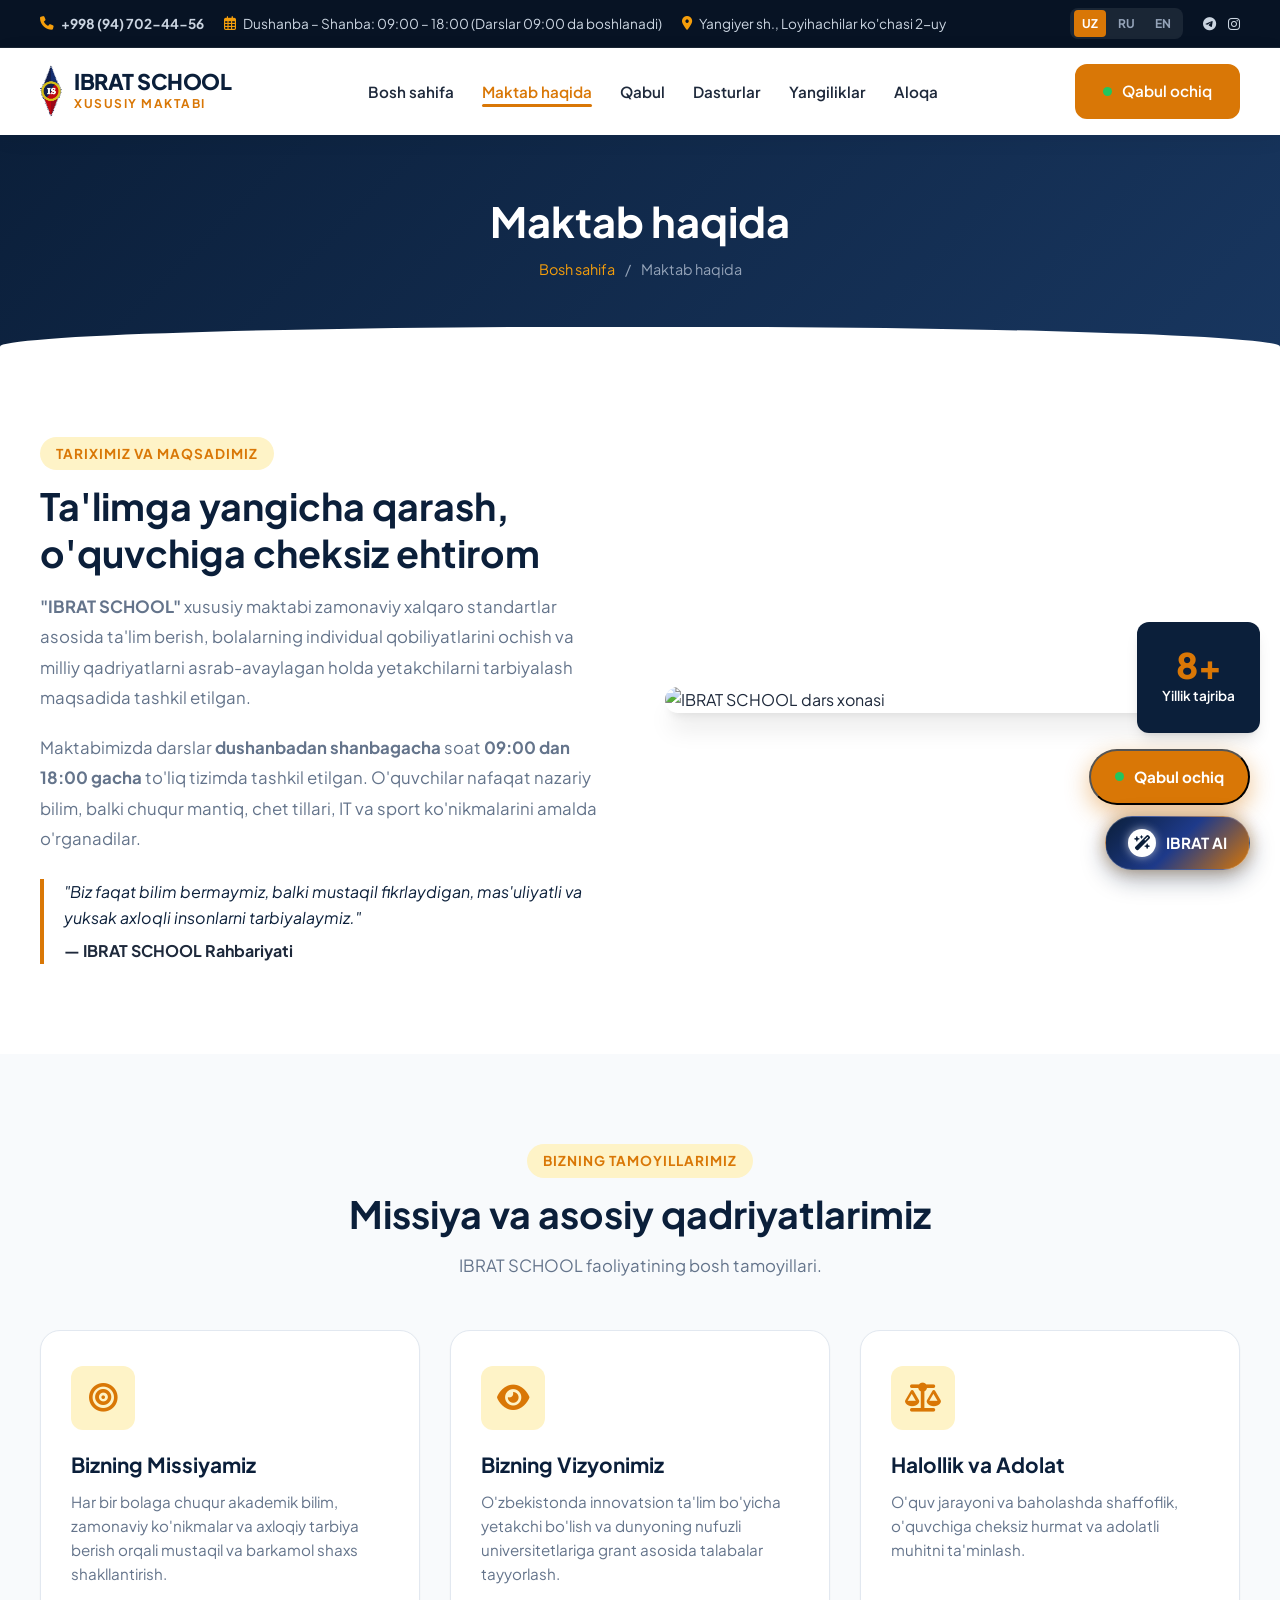
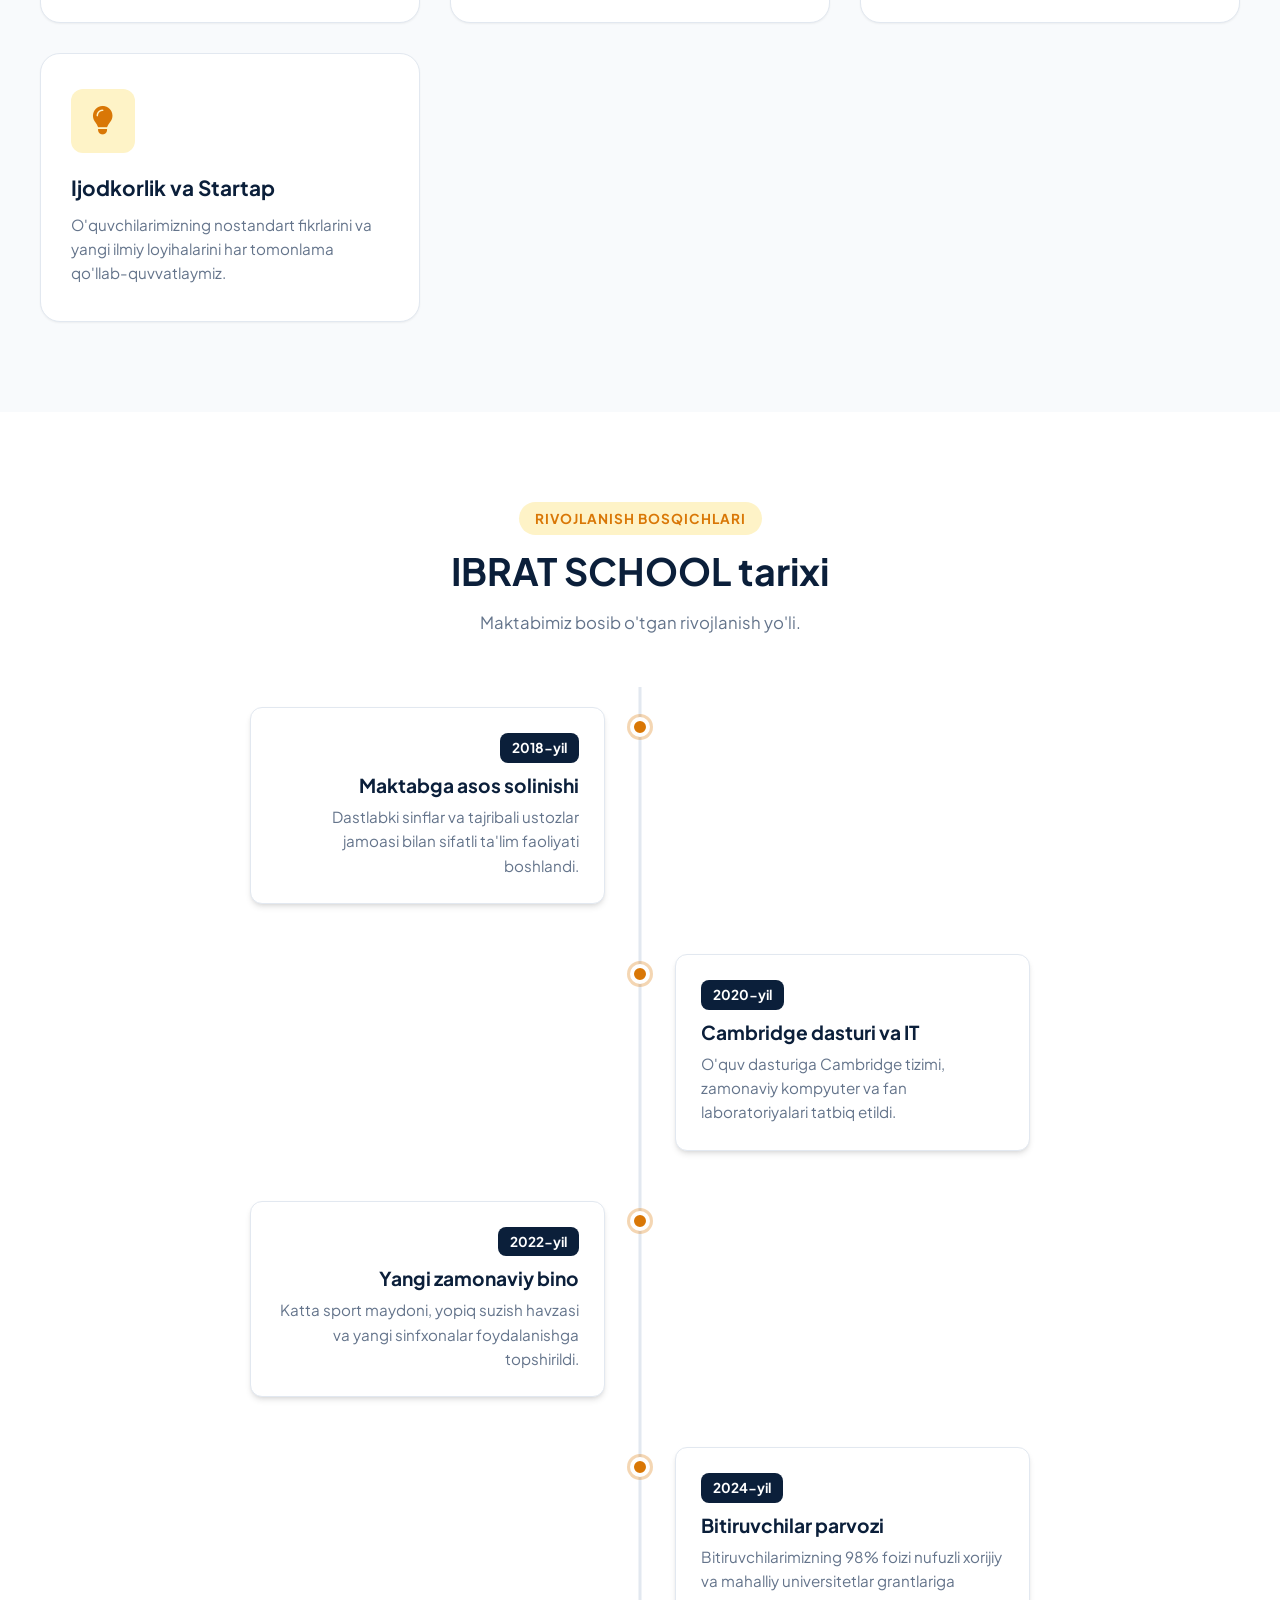
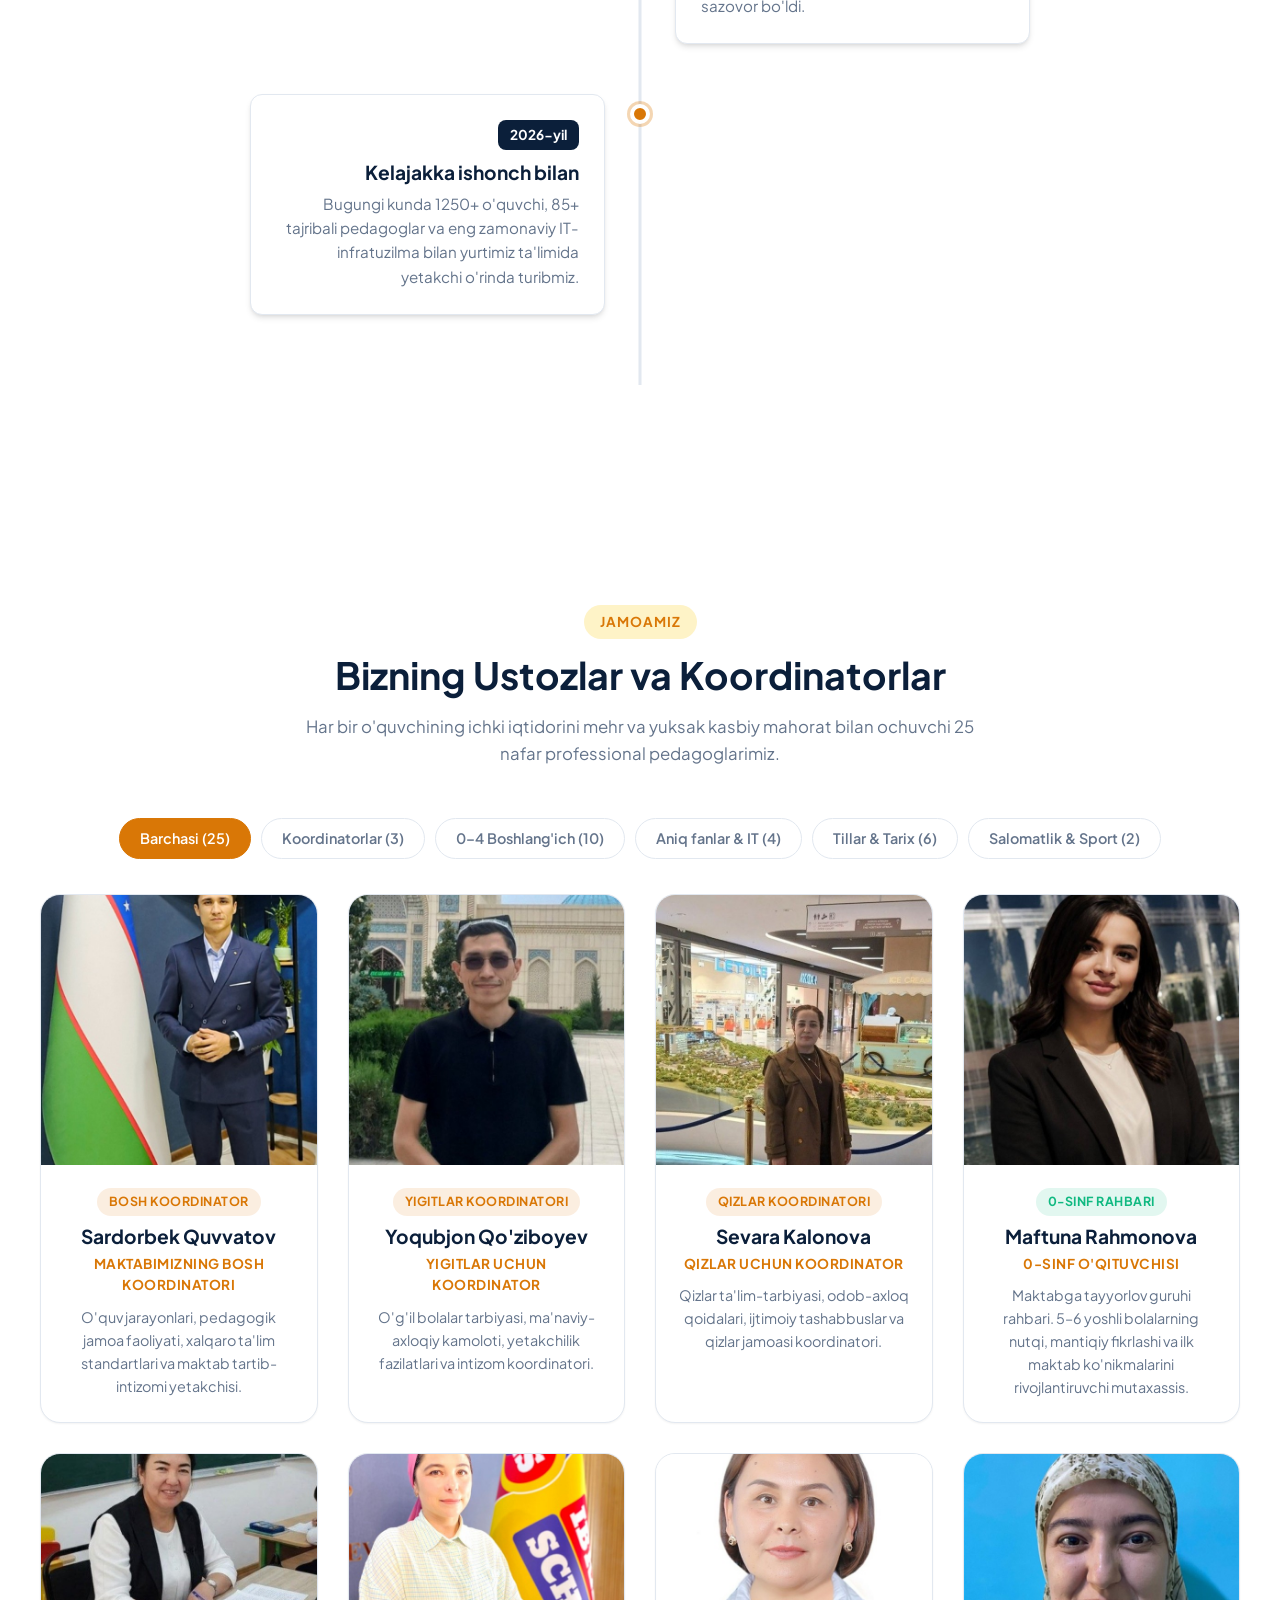
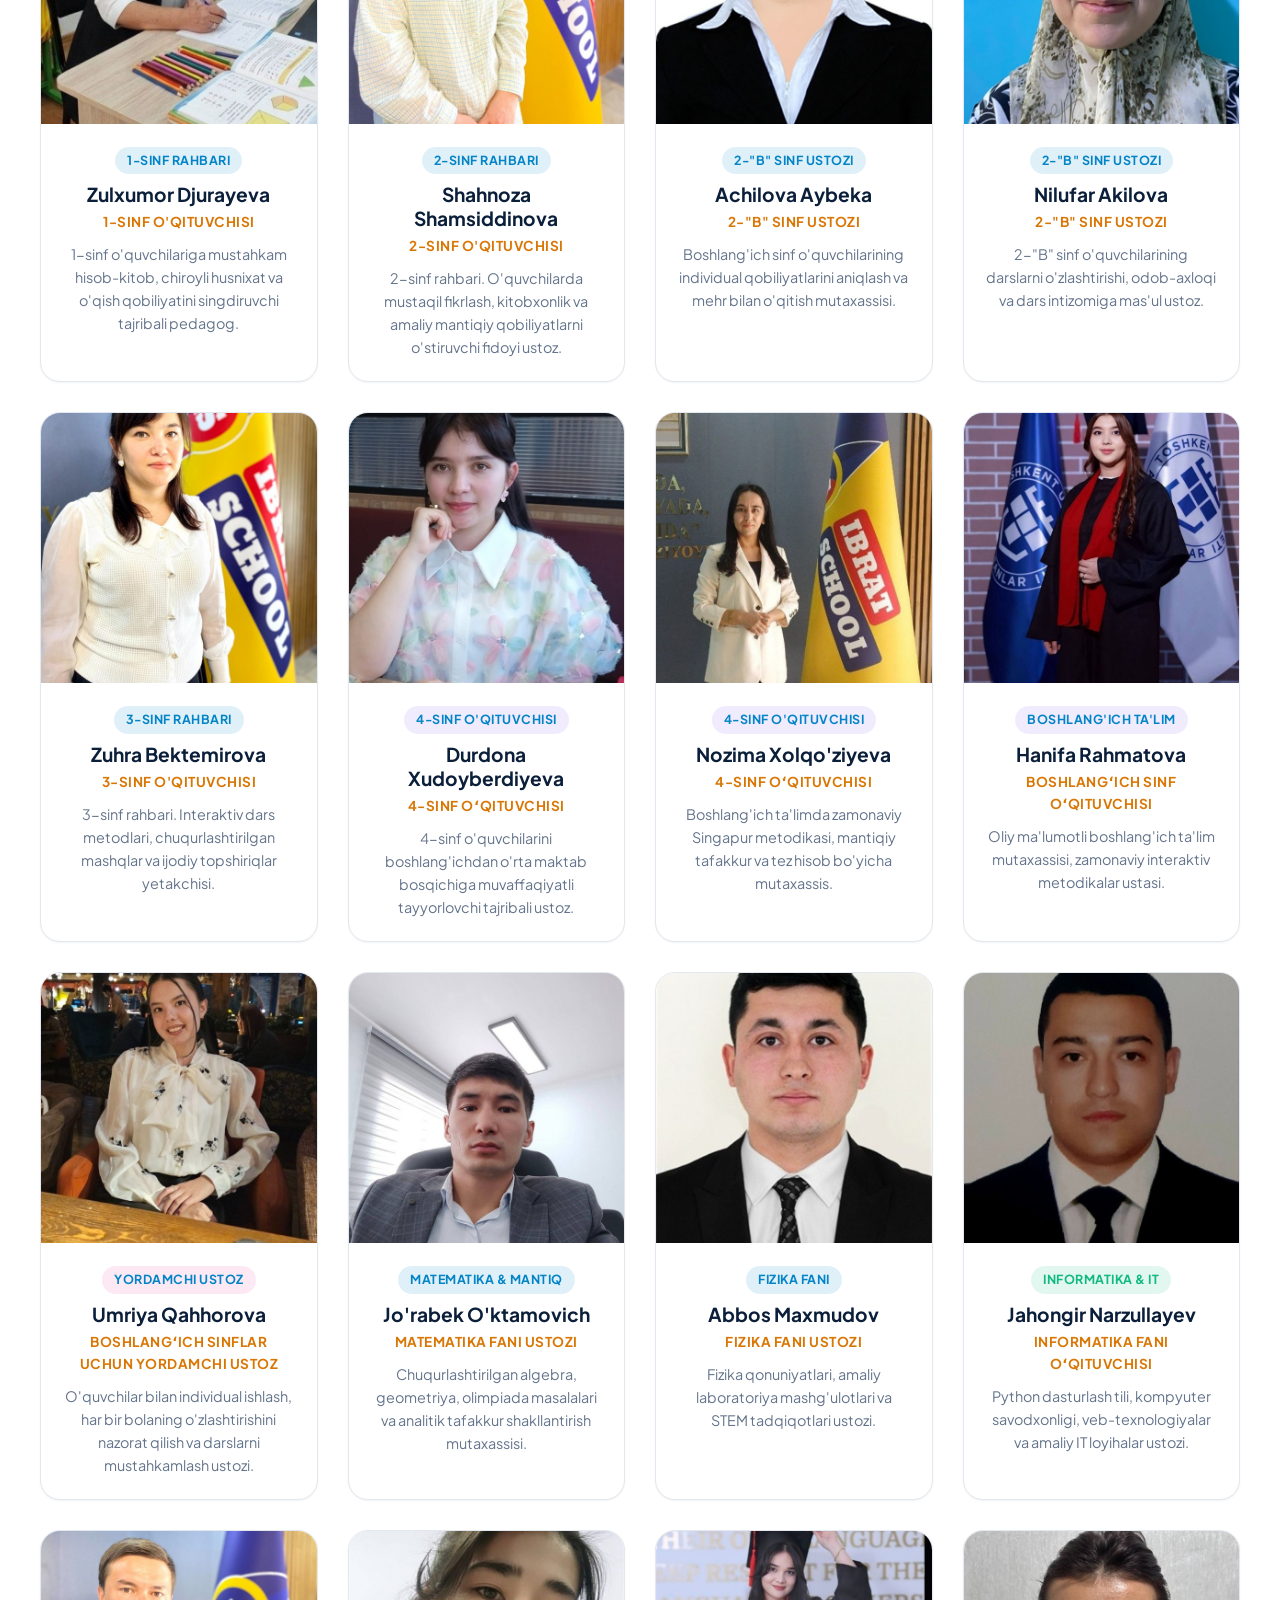
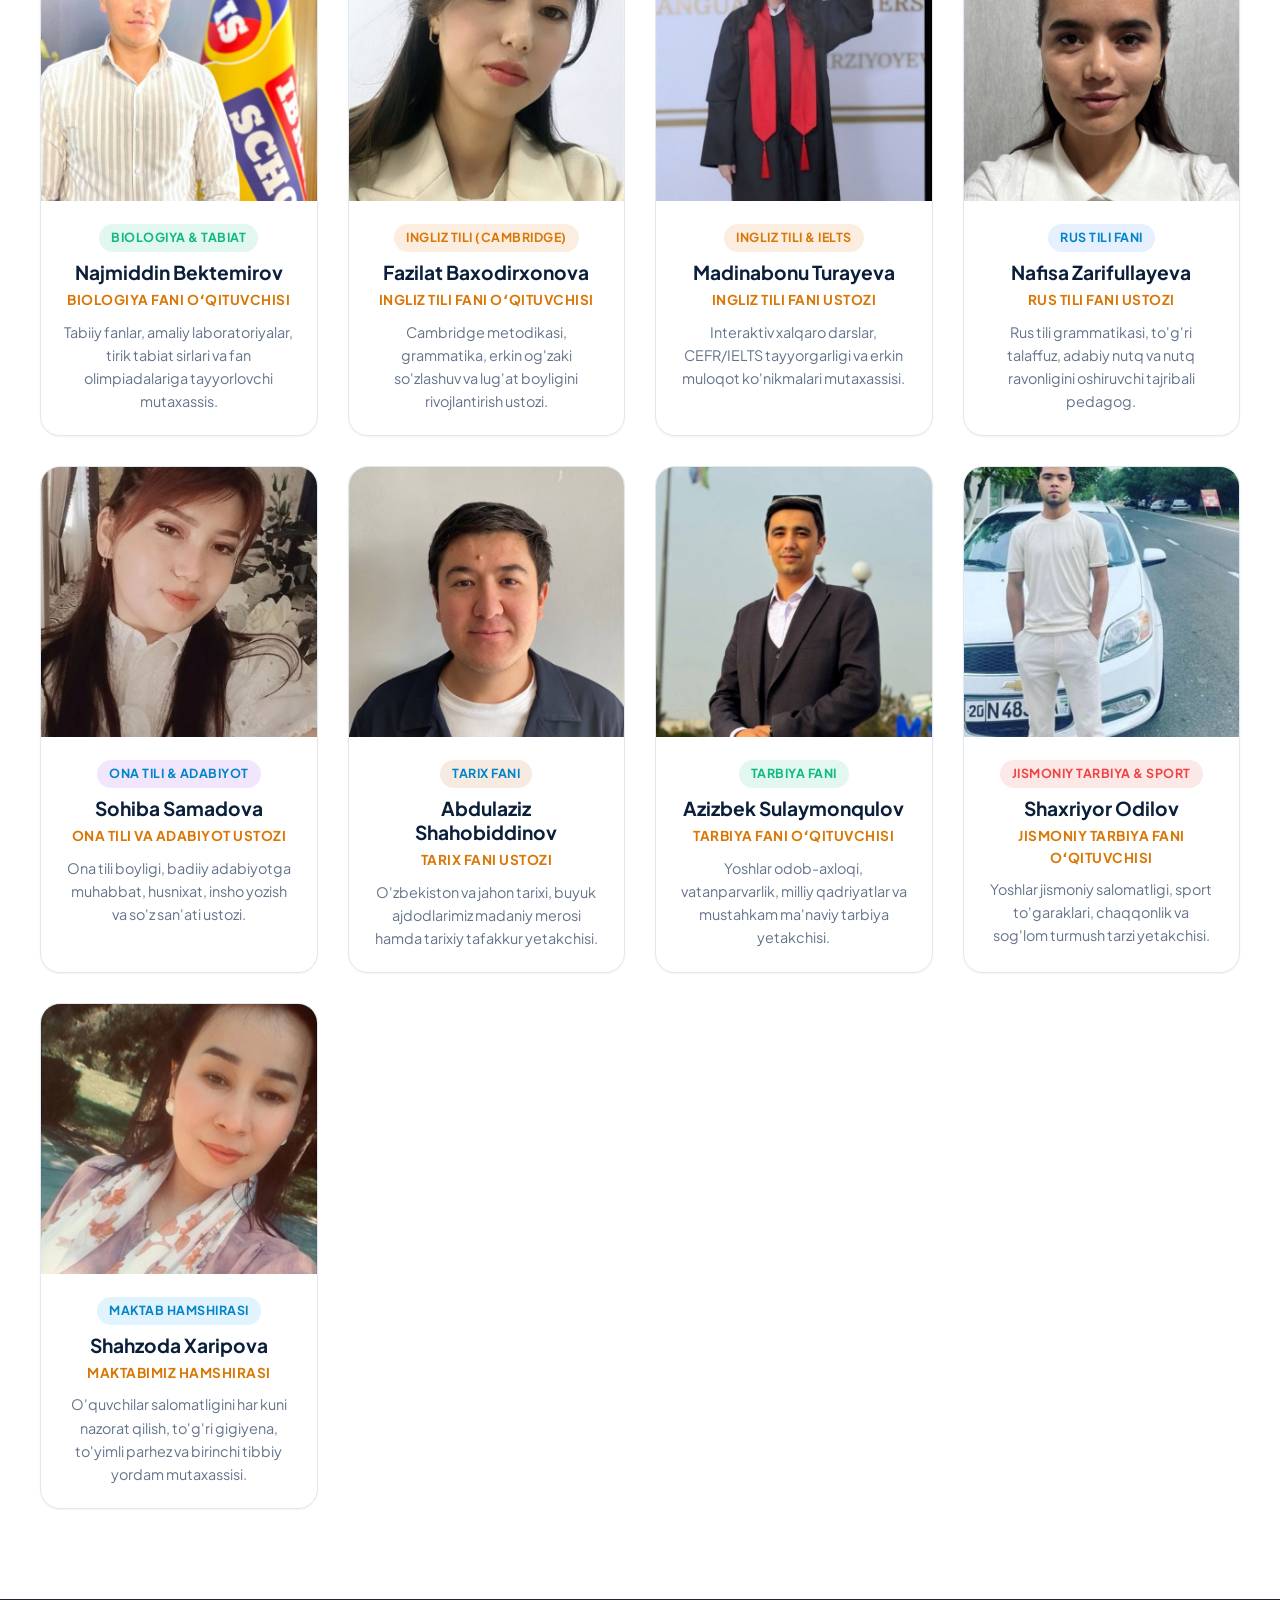
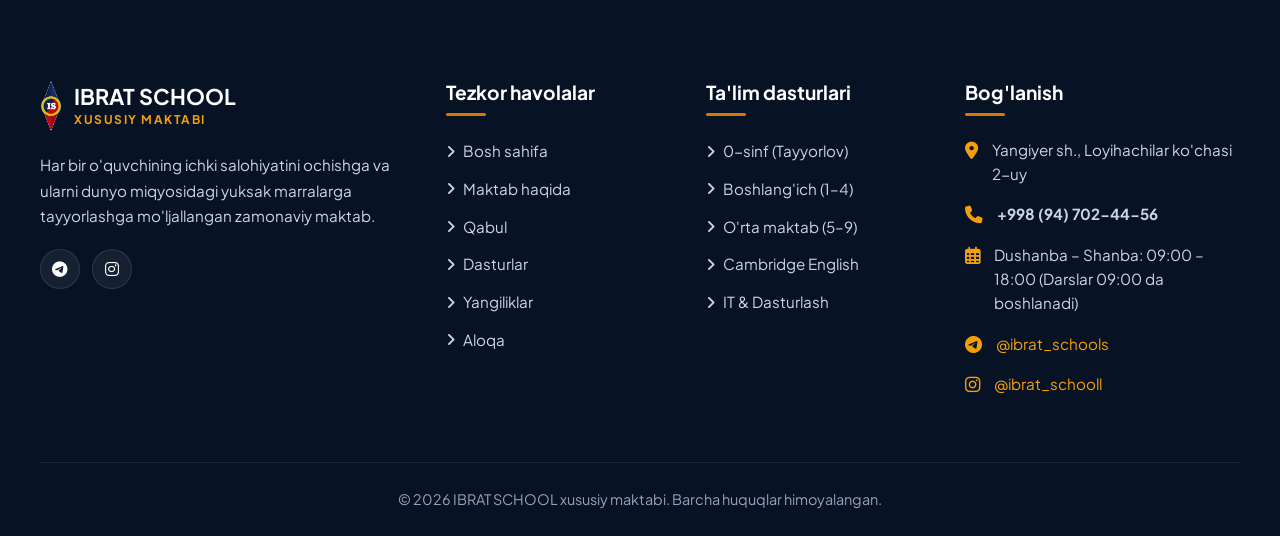
==== commit f6a7a6ba: "Update: 25 teachers with real photos, grades 0-9 scope, category filters, and updated documentation" ====
--- a/about.html
+++ b/about.html
@@ -222,23 +222,24 @@
     </section>
 
     <!-- ==========================================================================
-         PEDAGOGIK JAMOA VA KOORDINATORLAR
+         PEDAGOGIK JAMOA VA KOORDINATORLAR (25 NAFAR RASMIY USTOZ VA MUTAXASSIS)
          ========================================================================== -->
     <section class="section" id="teachers">
       <div class="container">
         <div class="section-title-wrap">
           <span class="section-badge">Jamoamiz</span>
           <h2 class="section-title">Bizning Ustozlar va Koordinatorlar</h2>
-          <p class="section-subtitle">Har bir o'quvchining ichki iqtidorini mehr va yuksak kasbiy mahorat bilan ochuvchi professional pedagoglarimiz.</p>
+          <p class="section-subtitle">Har bir o'quvchining ichki iqtidorini mehr va yuksak kasbiy mahorat bilan ochuvchi 25 nafar professional pedagoglarimiz.</p>
         </div>
 
         <!-- Filtr tugmalari -->
         <div style="display: flex; justify-content: center; gap: 10px; flex-wrap: wrap; margin-bottom: 35px;">
-          <button class="filter-btn teacher-filter-btn active" data-filter="all">Barchasi</button>
-          <button class="filter-btn teacher-filter-btn" data-filter="coordinator">Koordinatorlar</button>
-          <button class="filter-btn teacher-filter-btn" data-filter="primary">0-sinf va Boshlang'ich</button>
-          <button class="filter-btn teacher-filter-btn" data-filter="subject">Fan o'qituvchilari</button>
-          <button class="filter-btn teacher-filter-btn" data-filter="health">Salomatlik & Sport</button>
+          <button class="filter-btn teacher-filter-btn active" data-filter="all">Barchasi (25)</button>
+          <button class="filter-btn teacher-filter-btn" data-filter="coordinator">Koordinatorlar (3)</button>
+          <button class="filter-btn teacher-filter-btn" data-filter="primary">0–4 Boshlang'ich (10)</button>
+          <button class="filter-btn teacher-filter-btn" data-filter="stem">Aniq fanlar & IT (4)</button>
+          <button class="filter-btn teacher-filter-btn" data-filter="languages">Tillar & Tarix (6)</button>
+          <button class="filter-btn teacher-filter-btn" data-filter="health">Salomatlik & Sport (2)</button>
         </div>
 
         <div class="team-grid">
@@ -251,11 +252,37 @@
               <span class="team-class-badge" style="background: rgba(217, 119, 6, 0.12); color: var(--accent);">Bosh Koordinator</span>
               <h3 class="team-name">Sardorbek Quvvatov</h3>
               <div class="team-role">Maktabimizning Bosh Koordinatori</div>
-              <p class="team-exp">O'quv jarayonlari, sinf rahbarlari faoliyati, xalqaro ta'lim standartlari va maktab tartib-intizomi yetakchisi.</p>
-            </div>
-          </div>
-
-          <!-- 2. Maftuna Rahmonova (0-sinf) -->
+              <p class="team-exp">O'quv jarayonlari, pedagogik jamoa faoliyati, xalqaro ta'lim standartlari va maktab tartib-intizomi yetakchisi.</p>
+            </div>
+          </div>
+
+          <!-- 2. Yoqubjon Qo'ziboyev (Yigitlar koordinatori) -->
+          <div class="team-card teacher-card-item" data-category="coordinator">
+            <div class="team-img-wrap">
+              <img src="images/teachers/yoqubjon-qoziboyev.jpg" alt="Yoqubjon Qo'ziboyev — Yigitlar koordinatori">
+            </div>
+            <div class="team-info">
+              <span class="team-class-badge" style="background: rgba(217, 119, 6, 0.12); color: var(--accent);">Yigitlar Koordinatori</span>
+              <h3 class="team-name">Yoqubjon Qo'ziboyev</h3>
+              <div class="team-role">Yigitlar uchun koordinator</div>
+              <p class="team-exp">O'g'il bolalar tarbiyasi, ma'naviy-axloqiy kamoloti, yetakchilik fazilatlari va intizom koordinatori.</p>
+            </div>
+          </div>
+
+          <!-- 3. Sevara Kalonova (Qizlar koordinatori) -->
+          <div class="team-card teacher-card-item" data-category="coordinator">
+            <div class="team-img-wrap">
+              <img src="images/teachers/sevara-kalonova.jpg" alt="Sevara Kalonova — Qizlar koordinatori">
+            </div>
+            <div class="team-info">
+              <span class="team-class-badge" style="background: rgba(217, 119, 6, 0.12); color: var(--accent);">Qizlar Koordinatori</span>
+              <h3 class="team-name">Sevara Kalonova</h3>
+              <div class="team-role">Qizlar uchun koordinator</div>
+              <p class="team-exp">Qizlar ta'lim-tarbiyasi, odob-axloq qoidalari, ijtimoiy tashabbuslar va qizlar jamoasi koordinatori.</p>
+            </div>
+          </div>
+
+          <!-- 4. Maftuna Rahmonova (0-sinf) -->
           <div class="team-card teacher-card-item" data-category="primary">
             <div class="team-img-wrap">
               <img src="images/teachers/maftuna-rahmonova.jpg" alt="Maftuna Rahmonova — 0-sinf o'qituvchisi">
@@ -264,11 +291,11 @@
               <span class="team-class-badge" style="background: rgba(16, 185, 129, 0.12); color: var(--success);">0-Sinf Rahbari</span>
               <h3 class="team-name">Maftuna Rahmonova</h3>
               <div class="team-role">0-sinf o'qituvchisi</div>
-              <p class="team-exp">Maktabga tayyorlov guruhi rahbari. 5–6 yoshli bolalarning nutqi, mantiqiy fikrlashi va ilk maktab ko'nikmalarini mehr bilan rivojlantiruvchi mutaxassis.</p>
-            </div>
-          </div>
-
-          <!-- 3. Zulxumor Djurayeva (1-sinf) -->
+              <p class="team-exp">Maktabga tayyorlov guruhi rahbari. 5–6 yoshli bolalarning nutqi, mantiqiy fikrlashi va ilk maktab ko'nikmalarini rivojlantiruvchi mutaxassis.</p>
+            </div>
+          </div>
+
+          <!-- 5. Zulxumor Djurayeva (1-sinf) -->
           <div class="team-card teacher-card-item" data-category="primary">
             <div class="team-img-wrap">
               <img src="images/teachers/zulxumor-djurayeva.jpg" alt="Zulxumor Djurayeva — 1-sinf o'qituvchisi">
@@ -281,7 +308,7 @@
             </div>
           </div>
 
-          <!-- 4. Shahnoza Shamsiddinova (2-sinf) -->
+          <!-- 6. Shahnoza Shamsiddinova (2-sinf) -->
           <div class="team-card teacher-card-item" data-category="primary">
             <div class="team-img-wrap">
               <img src="images/teachers/shahnoza-shamsiddinova.jpg" alt="Shahnoza Shamsiddinova — 2-sinf o'qituvchisi">
@@ -294,7 +321,33 @@
             </div>
           </div>
 
-          <!-- 5. Zuhra Bektemirova (3-sinf) -->
+          <!-- 7. Achilova Aybeka (2-"B" sinf) -->
+          <div class="team-card teacher-card-item" data-category="primary">
+            <div class="team-img-wrap">
+              <img src="images/teachers/achilova-aybeka.jpg" alt="Achilova Aybeka — 2-B sinf ustozi">
+            </div>
+            <div class="team-info">
+              <span class="team-class-badge" style="background: rgba(2, 132, 199, 0.12); color: var(--secondary);">2-"B" Sinf Ustozi</span>
+              <h3 class="team-name">Achilova Aybeka</h3>
+              <div class="team-role">2-"B" sinf ustozi</div>
+              <p class="team-exp">Boshlang'ich sinf o'quvchilarining individual qobiliyatlarini aniqlash va mehr bilan o'qitish mutaxassisi.</p>
+            </div>
+          </div>
+
+          <!-- 8. Nilufar Akilova (2-"B" sinf) -->
+          <div class="team-card teacher-card-item" data-category="primary">
+            <div class="team-img-wrap">
+              <img src="images/teachers/nilufar-akilova.jpg" alt="Nilufar Akilova — 2-B sinf ustozi">
+            </div>
+            <div class="team-info">
+              <span class="team-class-badge" style="background: rgba(2, 132, 199, 0.12); color: var(--secondary);">2-"B" Sinf Ustozi</span>
+              <h3 class="team-name">Nilufar Akilova</h3>
+              <div class="team-role">2-"B" sinf ustozi</div>
+              <p class="team-exp">2-"B" sinf o'quvchilarining darslarni o'zlashtirishi, odob-axloqi va dars intizomiga mas'ul ustoz.</p>
+            </div>
+          </div>
+
+          <!-- 9. Zuhra Bektemirova (3-sinf) -->
           <div class="team-card teacher-card-item" data-category="primary">
             <div class="team-img-wrap">
               <img src="images/teachers/zuhra-bektemirova.jpg" alt="Zuhra Bektemirova — 3-sinf o'qituvchisi">
@@ -303,11 +356,37 @@
               <span class="team-class-badge" style="background: rgba(2, 132, 199, 0.12); color: var(--secondary);">3-Sinf Rahbari</span>
               <h3 class="team-name">Zuhra Bektemirova</h3>
               <div class="team-role">3-sinf o'qituvchisi</div>
-              <p class="team-exp">3-sinf rahbari. Darslarni interaktiv metodlar, chuqurlashtirilgan mashqlar va ijodiy topshiriqlar asosida olib boruvchi yetakchi ustoz.</p>
-            </div>
-          </div>
-
-          <!-- 6. Hanifa Rahmatova (Boshlang'ich sinf) -->
+              <p class="team-exp">3-sinf rahbari. Interaktiv dars metodlari, chuqurlashtirilgan mashqlar va ijodiy topshiriqlar yetakchisi.</p>
+            </div>
+          </div>
+
+          <!-- 10. Durdona Xudoyberdiyeva (4-sinf) -->
+          <div class="team-card teacher-card-item" data-category="primary">
+            <div class="team-img-wrap">
+              <img src="images/teachers/durdona-xudoyberdiyeva.jpg" alt="Durdona Xudoyberdiyeva — 4-sinf o'qituvchisi">
+            </div>
+            <div class="team-info">
+              <span class="team-class-badge" style="background: rgba(139, 92, 246, 0.12); color: #7c3aed);">4-Sinf O'qituvchisi</span>
+              <h3 class="team-name">Durdona Xudoyberdiyeva</h3>
+              <div class="team-role">4-sinf oʻqituvchisi</div>
+              <p class="team-exp">4-sinf o'quvchilarini boshlang'ichdan o'rta maktab bosqichiga muvaffaqiyatli tayyorlovchi tajribali ustoz.</p>
+            </div>
+          </div>
+
+          <!-- 11. Nozima Xolqo'ziyeva (4-sinf) -->
+          <div class="team-card teacher-card-item" data-category="primary">
+            <div class="team-img-wrap">
+              <img src="images/teachers/nozima-xolqoziyeva.jpg" alt="Nozima Xolqo'ziyeva — 4-sinf o'qituvchisi">
+            </div>
+            <div class="team-info">
+              <span class="team-class-badge" style="background: rgba(139, 92, 246, 0.12); color: #7c3aed);">4-Sinf O'qituvchisi</span>
+              <h3 class="team-name">Nozima Xolqo'ziyeva</h3>
+              <div class="team-role">4-sinf oʻqituvchisi</div>
+              <p class="team-exp">Boshlang'ich ta'limda zamonaviy Singapur metodikasi, mantiqiy tafakkur va tez hisob bo'yicha mutaxassis.</p>
+            </div>
+          </div>
+
+          <!-- 12. Hanifa Rahmatova (Boshlang'ich sinf) -->
           <div class="team-card teacher-card-item" data-category="primary">
             <div class="team-img-wrap">
               <img src="images/teachers/hanifa-rahmatova.jpg" alt="Hanifa Rahmatova — Boshlang'ich sinf o'qituvchisi">
@@ -316,11 +395,11 @@
               <span class="team-class-badge" style="background: rgba(139, 92, 246, 0.12); color: #7c3aed);">Boshlang'ich Ta'lim</span>
               <h3 class="team-name">Hanifa Rahmatova</h3>
               <div class="team-role">Boshlangʻich sinf oʻqituvchisi</div>
-              <p class="team-exp">Oliy ma'lumotli boshlang'ich ta'lim mutaxassisi, zamonaviy metodikalar va yangi avlod ta'lim tizimi ustasi.</p>
-            </div>
-          </div>
-
-          <!-- 7. Umriya Qahhorova (Boshlang'ich yordamchi ustoz) -->
+              <p class="team-exp">Oliy ma'lumotli boshlang'ich ta'lim mutaxassisi, zamonaviy interaktiv metodikalar ustasi.</p>
+            </div>
+          </div>
+
+          <!-- 13. Umriya Qahhorova (Boshlang'ich yordamchi ustoz) -->
           <div class="team-card teacher-card-item" data-category="primary">
             <div class="team-img-wrap">
               <img src="images/teachers/umriya-qahhorova.jpg" alt="Umriya Qahhorova — Boshlang'ich sinflar yordamchi ustozi">
@@ -329,24 +408,141 @@
               <span class="team-class-badge" style="background: rgba(236, 72, 153, 0.12); color: #db2777);">Yordamchi Ustoz</span>
               <h3 class="team-name">Umriya Qahhorova</h3>
               <div class="team-role">Boshlangʻich sinflar uchun yordamchi ustoz</div>
-              <p class="team-exp">O'quvchilar bilan individual ishlash, har bir bolaning o'zlashtirishini nazorat qilish va darslarni mustahkamlashda mas'ul ustoz.</p>
-            </div>
-          </div>
-
-          <!-- 8. Najmiddin Bektemirov (Biologiya) -->
-          <div class="team-card teacher-card-item" data-category="subject">
+              <p class="team-exp">O'quvchilar bilan individual ishlash, har bir bolaning o'zlashtirishini nazorat qilish va darslarni mustahkamlash ustozi.</p>
+            </div>
+          </div>
+
+          <!-- 14. Jo'rabek O'ktamovich (Matematika) -->
+          <div class="team-card teacher-card-item" data-category="stem">
+            <div class="team-img-wrap">
+              <img src="images/teachers/jorabek-oktamovich.jpg" alt="Jo'rabek O'ktamovich — Matematika ustozi">
+            </div>
+            <div class="team-info">
+              <span class="team-class-badge" style="background: rgba(2, 132, 199, 0.12); color: var(--secondary);">Matematika & Mantiq</span>
+              <h3 class="team-name">Jo'rabek O'ktamovich</h3>
+              <div class="team-role">Matematika fani ustozi</div>
+              <p class="team-exp">Chuqurlashtirilgan algebra, geometriya, olimpiada masalalari va analitik tafakkur shakllantirish mutaxassisi.</p>
+            </div>
+          </div>
+
+          <!-- 15. Abbos Maxmudov (Fizika) -->
+          <div class="team-card teacher-card-item" data-category="stem">
+            <div class="team-img-wrap">
+              <img src="images/teachers/abbos-maxmudov.jpg" alt="Abbos Maxmudov — Fizika ustozi">
+            </div>
+            <div class="team-info">
+              <span class="team-class-badge" style="background: rgba(2, 132, 199, 0.12); color: var(--secondary);">Fizika Fani</span>
+              <h3 class="team-name">Abbos Maxmudov</h3>
+              <div class="team-role">Fizika fani ustozi</div>
+              <p class="team-exp">Fizika qonuniyatlari, amaliy laboratoriya mashg'ulotlari va STEM tadqiqotlari ustozi.</p>
+            </div>
+          </div>
+
+          <!-- 16. Jahongir Narzullayev (Informatika) -->
+          <div class="team-card teacher-card-item" data-category="stem">
+            <div class="team-img-wrap">
+              <img src="images/teachers/jahongir-narzullayev.jpg" alt="Jahongir Narzullayev — Informatika ustozi">
+            </div>
+            <div class="team-info">
+              <span class="team-class-badge" style="background: rgba(16, 185, 129, 0.12); color: var(--success);">Informatika & IT</span>
+              <h3 class="team-name">Jahongir Narzullayev</h3>
+              <div class="team-role">Informatika fani oʻqituvchisi</div>
+              <p class="team-exp">Python dasturlash tili, kompyuter savodxonligi, veb-texnologiyalar va amaliy IT loyihalar ustozi.</p>
+            </div>
+          </div>
+
+          <!-- 17. Najmiddin Bektemirov (Biologiya) -->
+          <div class="team-card teacher-card-item" data-category="stem">
             <div class="team-img-wrap">
               <img src="images/teachers/najmiddin-bektemirov.jpg" alt="Najmiddin Bektemirov — Biologiya fani o'qituvchisi">
             </div>
             <div class="team-info">
-              <span class="team-class-badge" style="background: rgba(16, 185, 129, 0.12); color: var(--success);">Biologiya & Tabiiy Fanlar</span>
+              <span class="team-class-badge" style="background: rgba(16, 185, 129, 0.12); color: var(--success);">Biologiya & Tabiat</span>
               <h3 class="team-name">Najmiddin Bektemirov</h3>
               <div class="team-role">Biologiya fani oʻqituvchisi</div>
-              <p class="team-exp">Tabiiy fanlar, amaliy laboratoriyalar, tirik tabiat sirlari va fan olimpiadalariga iqtidorli o'quvchilarni tayyorlash mutaxassisi.</p>
-            </div>
-          </div>
-
-          <!-- 9. Shaxriyor Odilov (Jismoniy tarbiya) -->
+              <p class="team-exp">Tabiiy fanlar, amaliy laboratoriyalar, tirik tabiat sirlari va fan olimpiadalariga tayyorlovchi mutaxassis.</p>
+            </div>
+          </div>
+
+          <!-- 18. Fazilat Baxodirxonova (Ingliz tili) -->
+          <div class="team-card teacher-card-item" data-category="languages">
+            <div class="team-img-wrap">
+              <img src="images/teachers/fazilat-baxodirxonova.jpg" alt="Fazilat Baxodirxonova — Ingliz tili ustozi">
+            </div>
+            <div class="team-info">
+              <span class="team-class-badge" style="background: rgba(217, 119, 6, 0.12); color: var(--accent);">Ingliz Tili (Cambridge)</span>
+              <h3 class="team-name">Fazilat Baxodirxonova</h3>
+              <div class="team-role">Ingliz tili fani oʻqituvchisi</div>
+              <p class="team-exp">Cambridge metodikasi, grammatika, erkin og'zaki so'zlashuv va lug'at boyligini rivojlantirish ustozi.</p>
+            </div>
+          </div>
+
+          <!-- 19. Madinabonu Turayeva (Ingliz tili) -->
+          <div class="team-card teacher-card-item" data-category="languages">
+            <div class="team-img-wrap">
+              <img src="images/teachers/madinabonu-turayeva.jpg" alt="Madinabonu Turayeva — Ingliz tili ustozi">
+            </div>
+            <div class="team-info">
+              <span class="team-class-badge" style="background: rgba(217, 119, 6, 0.12); color: var(--accent);">Ingliz Tili & IELTS</span>
+              <h3 class="team-name">Madinabonu Turayeva</h3>
+              <div class="team-role">Ingliz tili fani ustozi</div>
+              <p class="team-exp">Interaktiv xalqaro darslar, CEFR/IELTS tayyorgarligi va erkin muloqot ko'nikmalari mutaxassisi.</p>
+            </div>
+          </div>
+
+          <!-- 20. Nafisa Zarifullayeva (Rus tili) -->
+          <div class="team-card teacher-card-item" data-category="languages">
+            <div class="team-img-wrap">
+              <img src="images/teachers/nafisa-zarifullayeva.jpg" alt="Nafisa Zarifullayeva — Rus tili ustozi">
+            </div>
+            <div class="team-info">
+              <span class="team-class-badge" style="background: rgba(59, 130, 246, 0.12); color: #2563eb);">Rus Tili Fani</span>
+              <h3 class="team-name">Nafisa Zarifullayeva</h3>
+              <div class="team-role">Rus tili fani ustozi</div>
+              <p class="team-exp">Rus tili grammatikasi, to'g'ri talaffuz, adabiy nutq va nutq ravonligini oshiruvchi tajribali pedagog.</p>
+            </div>
+          </div>
+
+          <!-- 21. Sohiba Samadova (Ona tili va adabiyot) -->
+          <div class="team-card teacher-card-item" data-category="languages">
+            <div class="team-img-wrap">
+              <img src="images/teachers/sohiba-samadova.jpg" alt="Sohiba Samadova — Ona tili va adabiyot ustozi">
+            </div>
+            <div class="team-info">
+              <span class="team-class-badge" style="background: rgba(147, 51, 234, 0.12); color: #9333ea);">Ona Tili & Adabiyot</span>
+              <h3 class="team-name">Sohiba Samadova</h3>
+              <div class="team-role">Ona tili va adabiyot ustozi</div>
+              <p class="team-exp">Ona tili boyligi, badiiy adabiyotga muhabbat, husnixat, insho yozish va so'z san'ati ustozi.</p>
+            </div>
+          </div>
+
+          <!-- 22. Abdulaziz Shahobiddinov (Tarix) -->
+          <div class="team-card teacher-card-item" data-category="languages">
+            <div class="team-img-wrap">
+              <img src="images/teachers/abdulaziz-shahobiddinov.jpg" alt="Abdulaziz Shahobiddinov — Tarix ustozi">
+            </div>
+            <div class="team-info">
+              <span class="team-class-badge" style="background: rgba(180, 83, 9, 0.12); color: #b45309);">Tarix Fani</span>
+              <h3 class="team-name">Abdulaziz Shahobiddinov</h3>
+              <div class="team-role">Tarix fani ustozi</div>
+              <p class="team-exp">O'zbekiston va jahon tarixi, buyuk ajdodlarimiz madaniy merosi hamda tarixiy tafakkur yetakchisi.</p>
+            </div>
+          </div>
+
+          <!-- 23. Azizbek Sulaymonqulov (Tarbiya) -->
+          <div class="team-card teacher-card-item" data-category="languages">
+            <div class="team-img-wrap">
+              <img src="images/teachers/azizbek-sulaymonqulov.jpg" alt="Azizbek Sulaymonqulov — Tarbiya fani ustozi">
+            </div>
+            <div class="team-info">
+              <span class="team-class-badge" style="background: rgba(16, 185, 129, 0.12); color: var(--success);">Tarbiya Fani</span>
+              <h3 class="team-name">Azizbek Sulaymonqulov</h3>
+              <div class="team-role">Tarbiya fani oʻqituvchisi</div>
+              <p class="team-exp">Yoshlar odob-axloqi, vatanparvarlik, milliy qadriyatlar va mustahkam ma'naviy tarbiya yetakchisi.</p>
+            </div>
+          </div>
+
+          <!-- 24. Shaxriyor Odilov (Jismoniy tarbiya) -->
           <div class="team-card teacher-card-item" data-category="health">
             <div class="team-img-wrap">
               <img src="images/teachers/shaxriyor-odilov.jpg" alt="Shaxriyor Odilov — Jismoniy tarbiya fani o'qituvchisi">
@@ -355,11 +551,11 @@
               <span class="team-class-badge" style="background: rgba(239, 68, 68, 0.12); color: var(--danger);">Jismoniy Tarbiya & Sport</span>
               <h3 class="team-name">Shaxriyor Odilov</h3>
               <div class="team-role">Jismoniy tarbiya fani oʻqituvchisi</div>
-              <p class="team-exp">O'quvchilarning jismoniy baquvvatligi, chaqqonligi, sport to'garaklari va sog'lom turmush tarzi yetakchisi.</p>
-            </div>
-          </div>
-
-          <!-- 10. Shahzoda Xaripova (Hamshira) -->
+              <p class="team-exp">Yoshlar jismoniy salomatligi, sport to'garaklari, chaqqonlik va sog'lom turmush tarzi yetakchisi.</p>
+            </div>
+          </div>
+
+          <!-- 25. Shahzoda Xaripova (Hamshira) -->
           <div class="team-card teacher-card-item" data-category="health">
             <div class="team-img-wrap">
               <img src="images/teachers/shahzoda-xaripova.jpg" alt="Shahzoda Xaripova — Maktab hamshirasi">
@@ -368,20 +564,7 @@
               <span class="team-class-badge" style="background: rgba(14, 165, 233, 0.12); color: #0284c7);">Maktab Hamshirasi</span>
               <h3 class="team-name">Shahzoda Xaripova</h3>
               <div class="team-role">Maktabimiz hamshirasi</div>
-              <p class="team-exp">O'quvchilar salomatligini har kuni nazorat qilish, to'g'ri gigiyena, to'yimli parhez va birinchi tezkor tibbiy yordam ko'rsatuvchi mutaxassis.</p>
-            </div>
-          </div>
-
-          <!-- 11. Cambridge Ingliz tili kafedrasi -->
-          <div class="team-card teacher-card-item" data-category="subject">
-            <div class="team-img-wrap">
-              <img src="https://images.unsplash.com/photo-1500648767791-00dcc994a43e?auto=format&fit=crop&w=600&q=80" alt="Ingliz tili ustozi">
-            </div>
-            <div class="team-info">
-              <span class="team-class-badge" style="background: rgba(217, 119, 6, 0.12); color: var(--accent);">Cambridge & IELTS</span>
-              <h3 class="team-name">Cambridge English Jamoasi</h3>
-              <div class="team-role">Xorijiy tillar kafedrasi ustozlari</div>
-              <p class="team-exp">Oxford & Cambridge dasturlari bo'yicha Native speakers va yuqori IELTS natijalariga ega tajribali til o'qituvchilari.</p>
+              <p class="team-exp">O'quvchilar salomatligini har kuni nazorat qilish, to'g'ri gigiyena, to'yimli parhez va birinchi tibbiy yordam mutaxassisi.</p>
             </div>
           </div>
         </div>
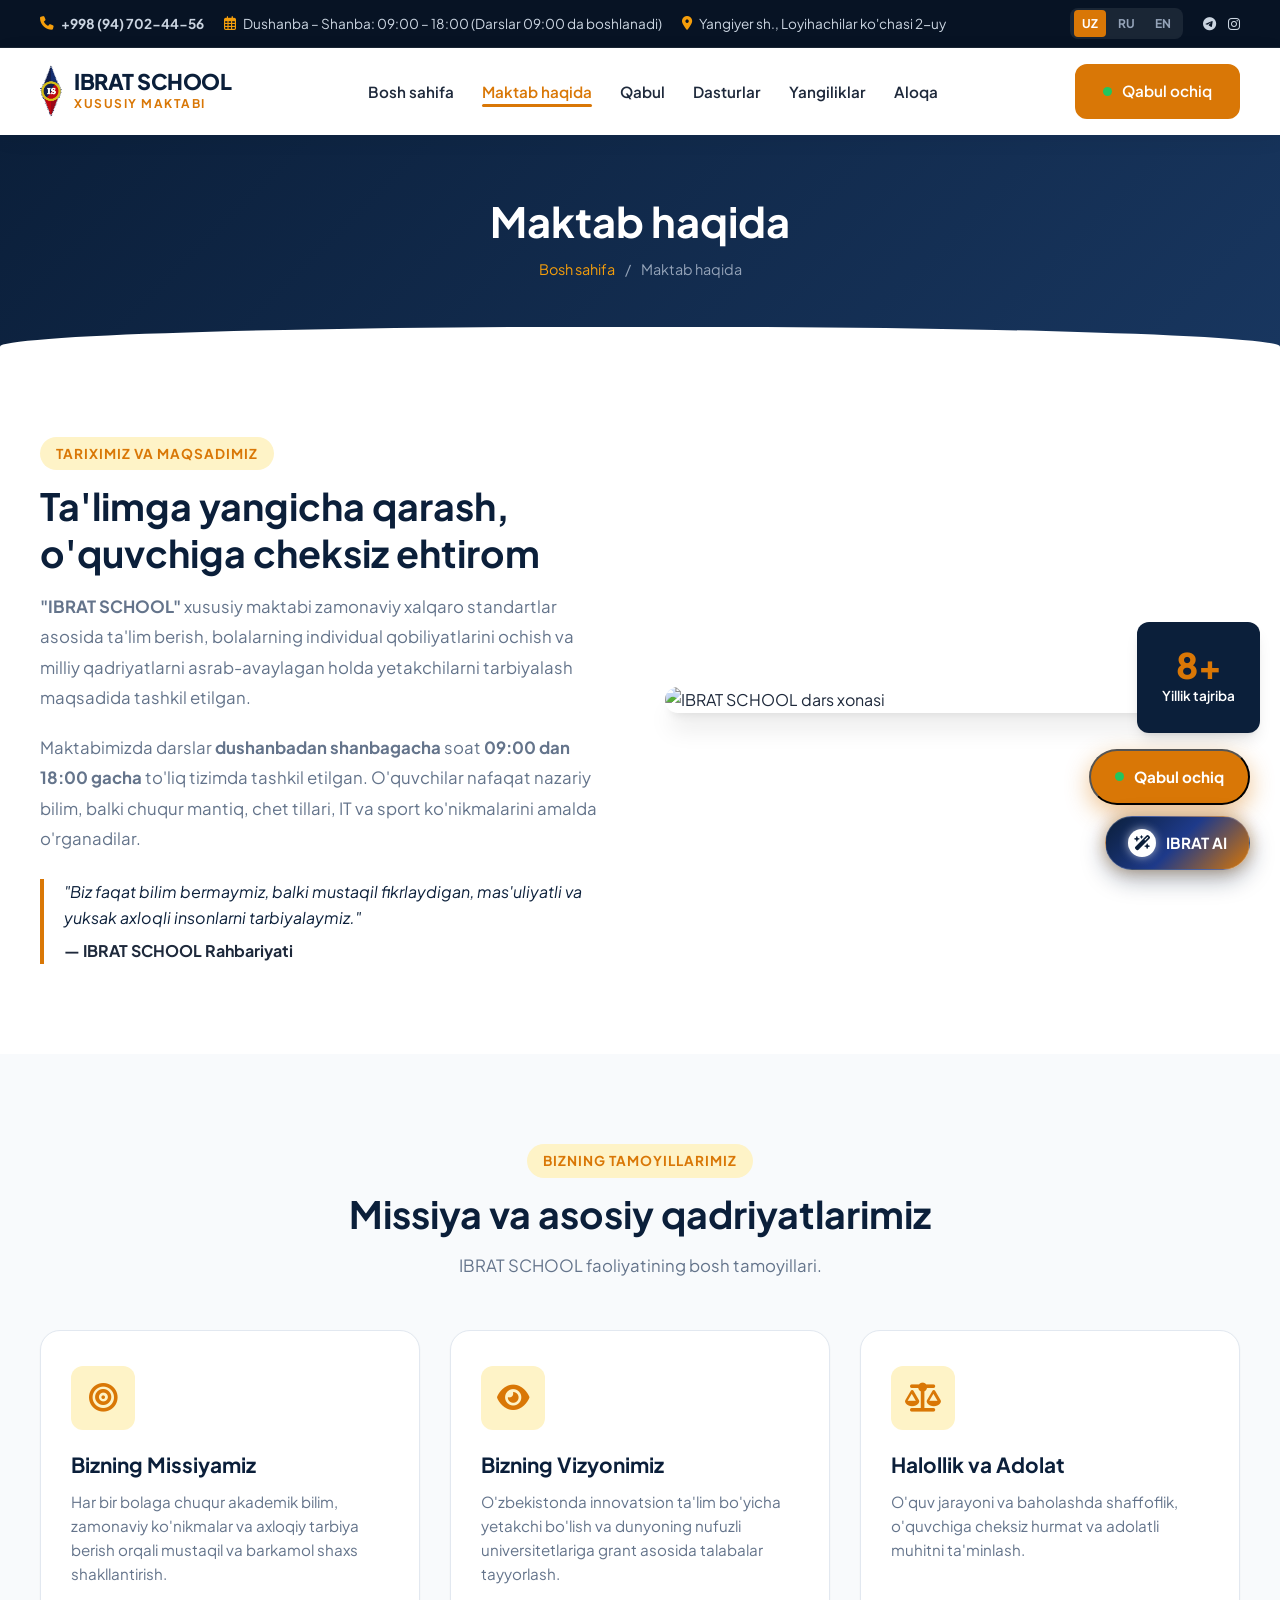
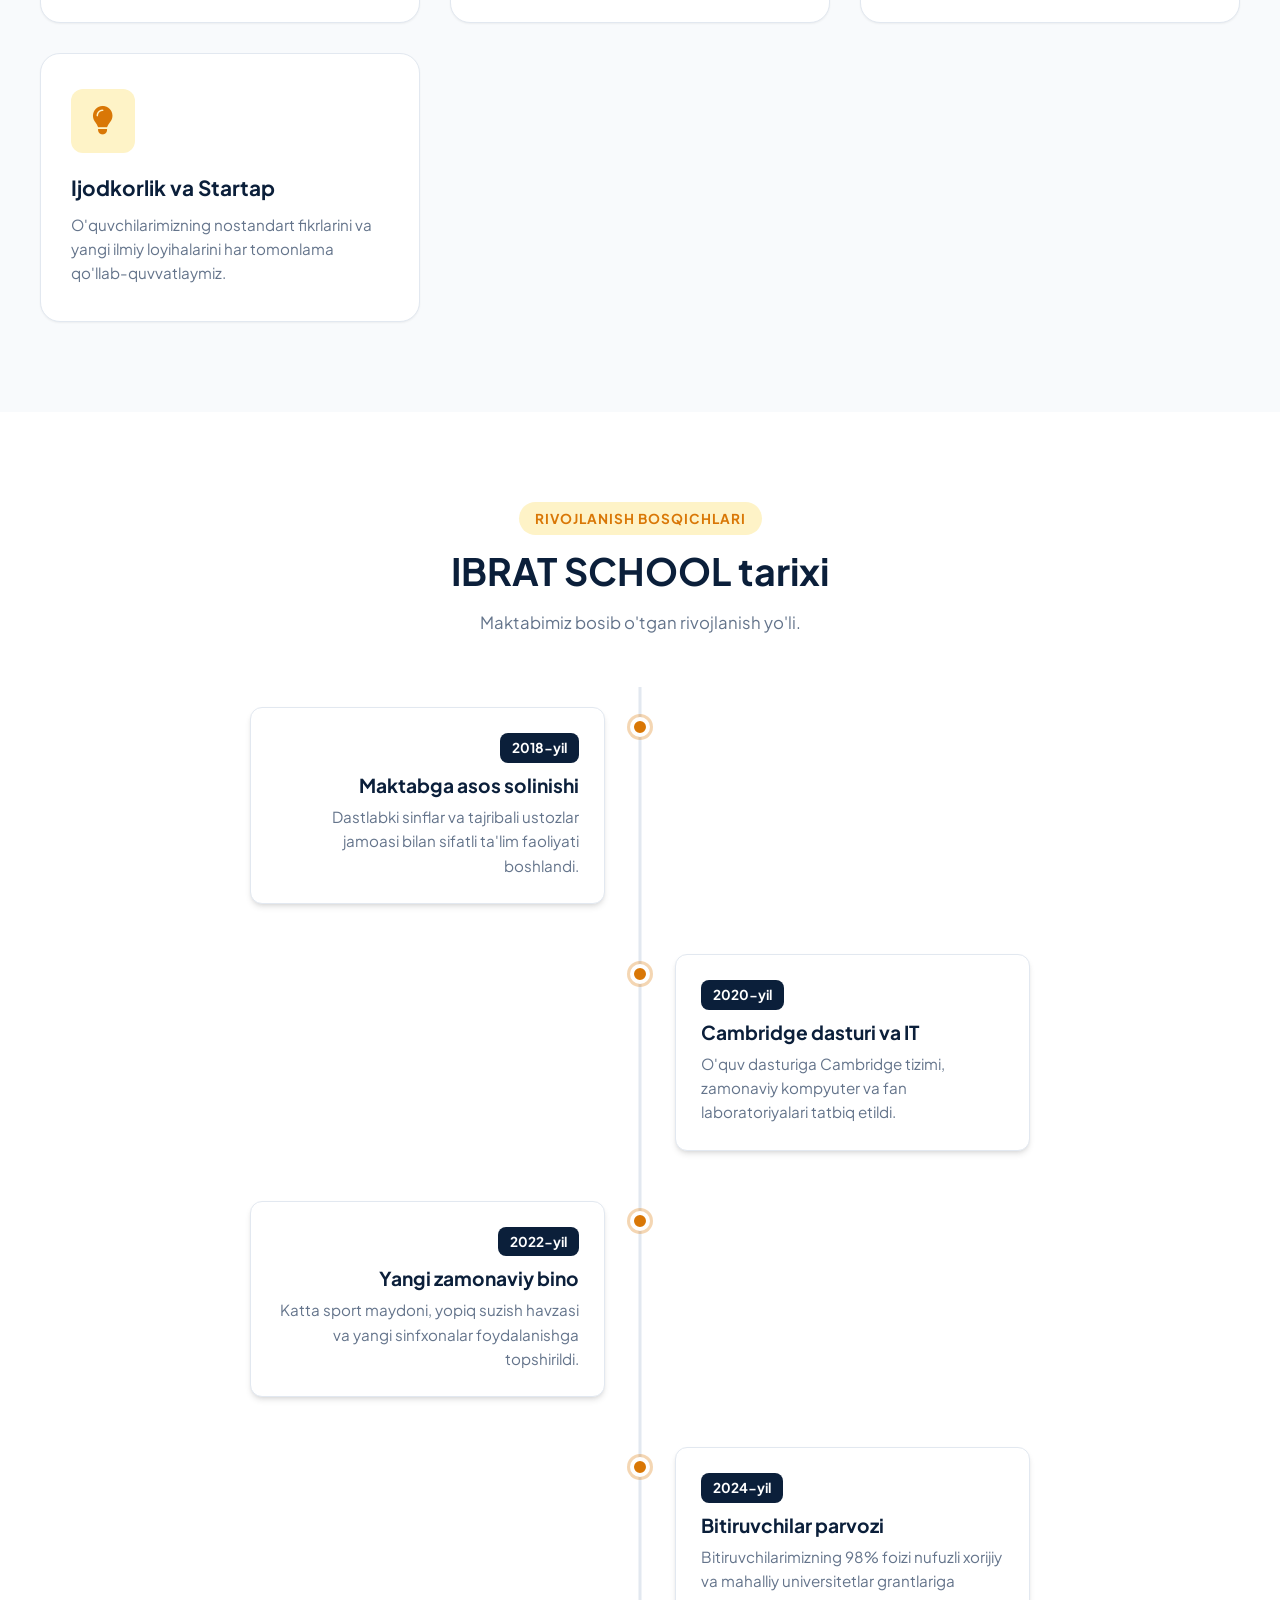
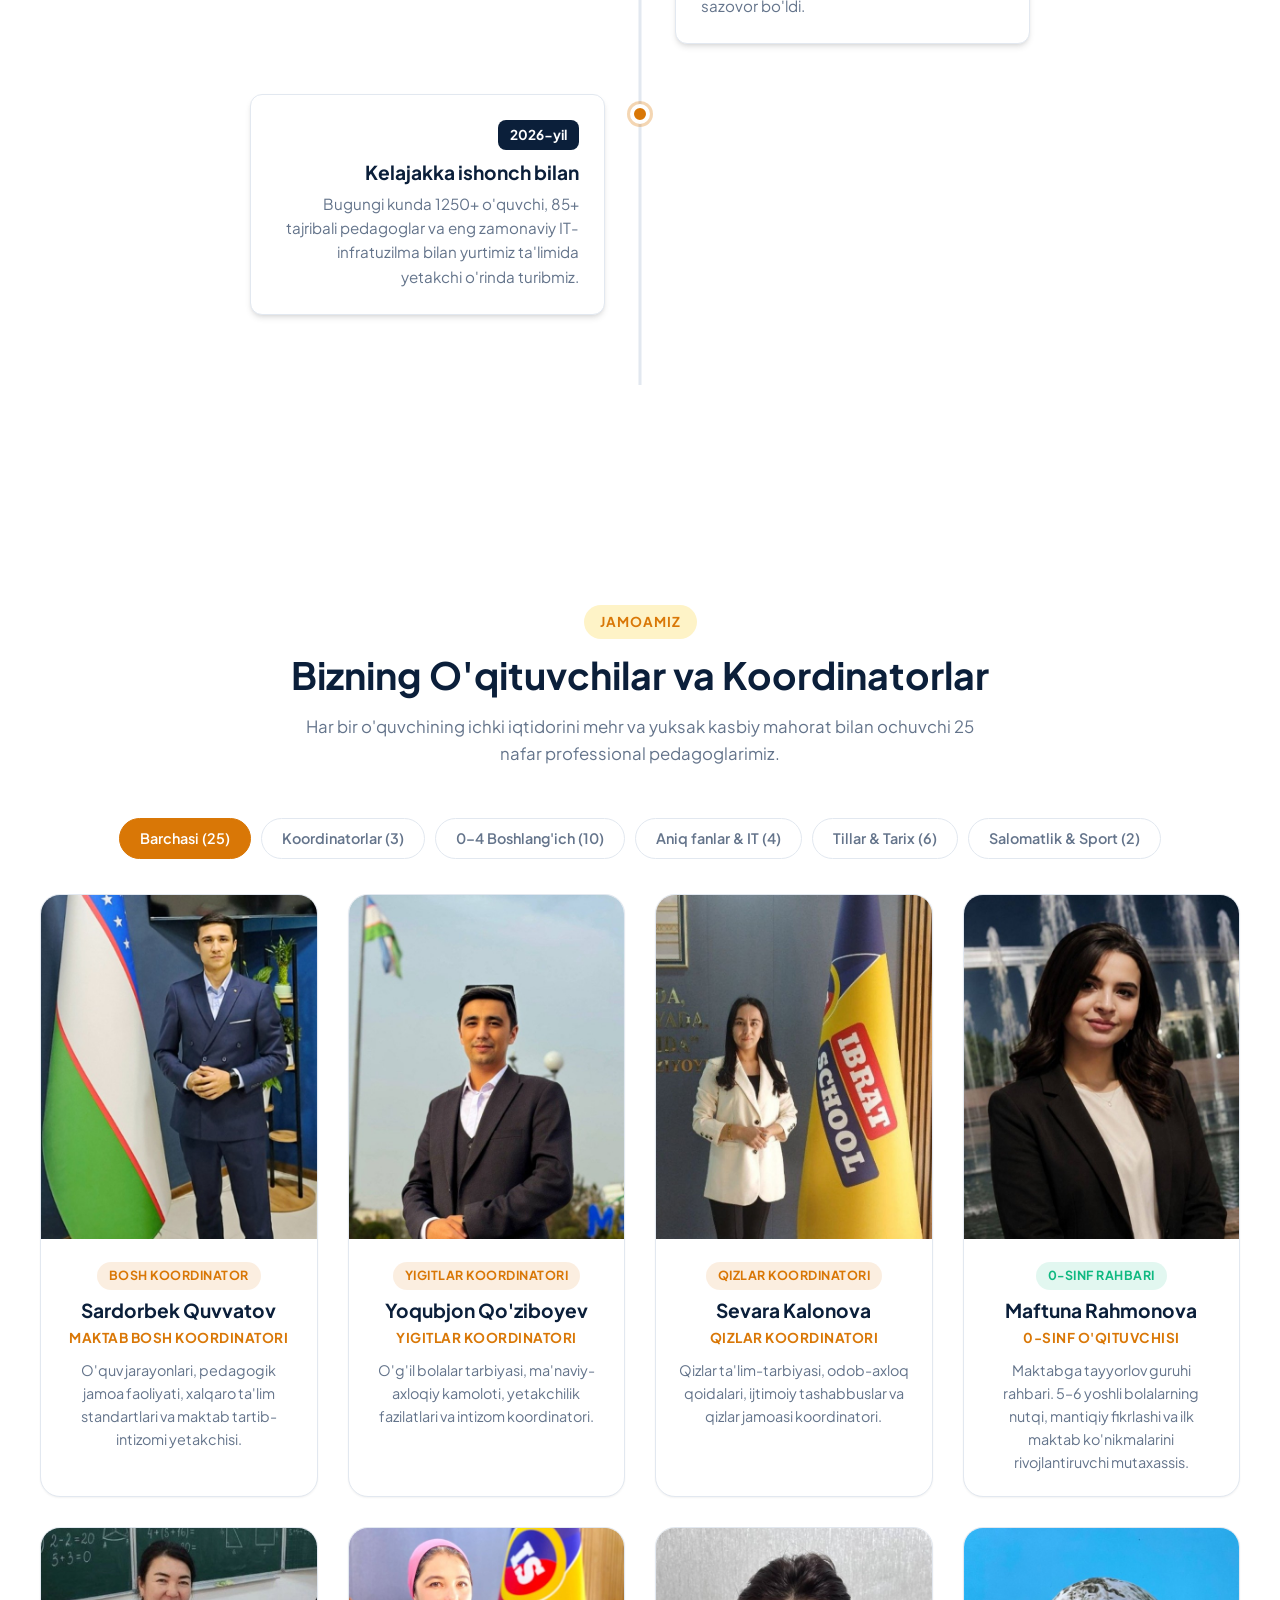
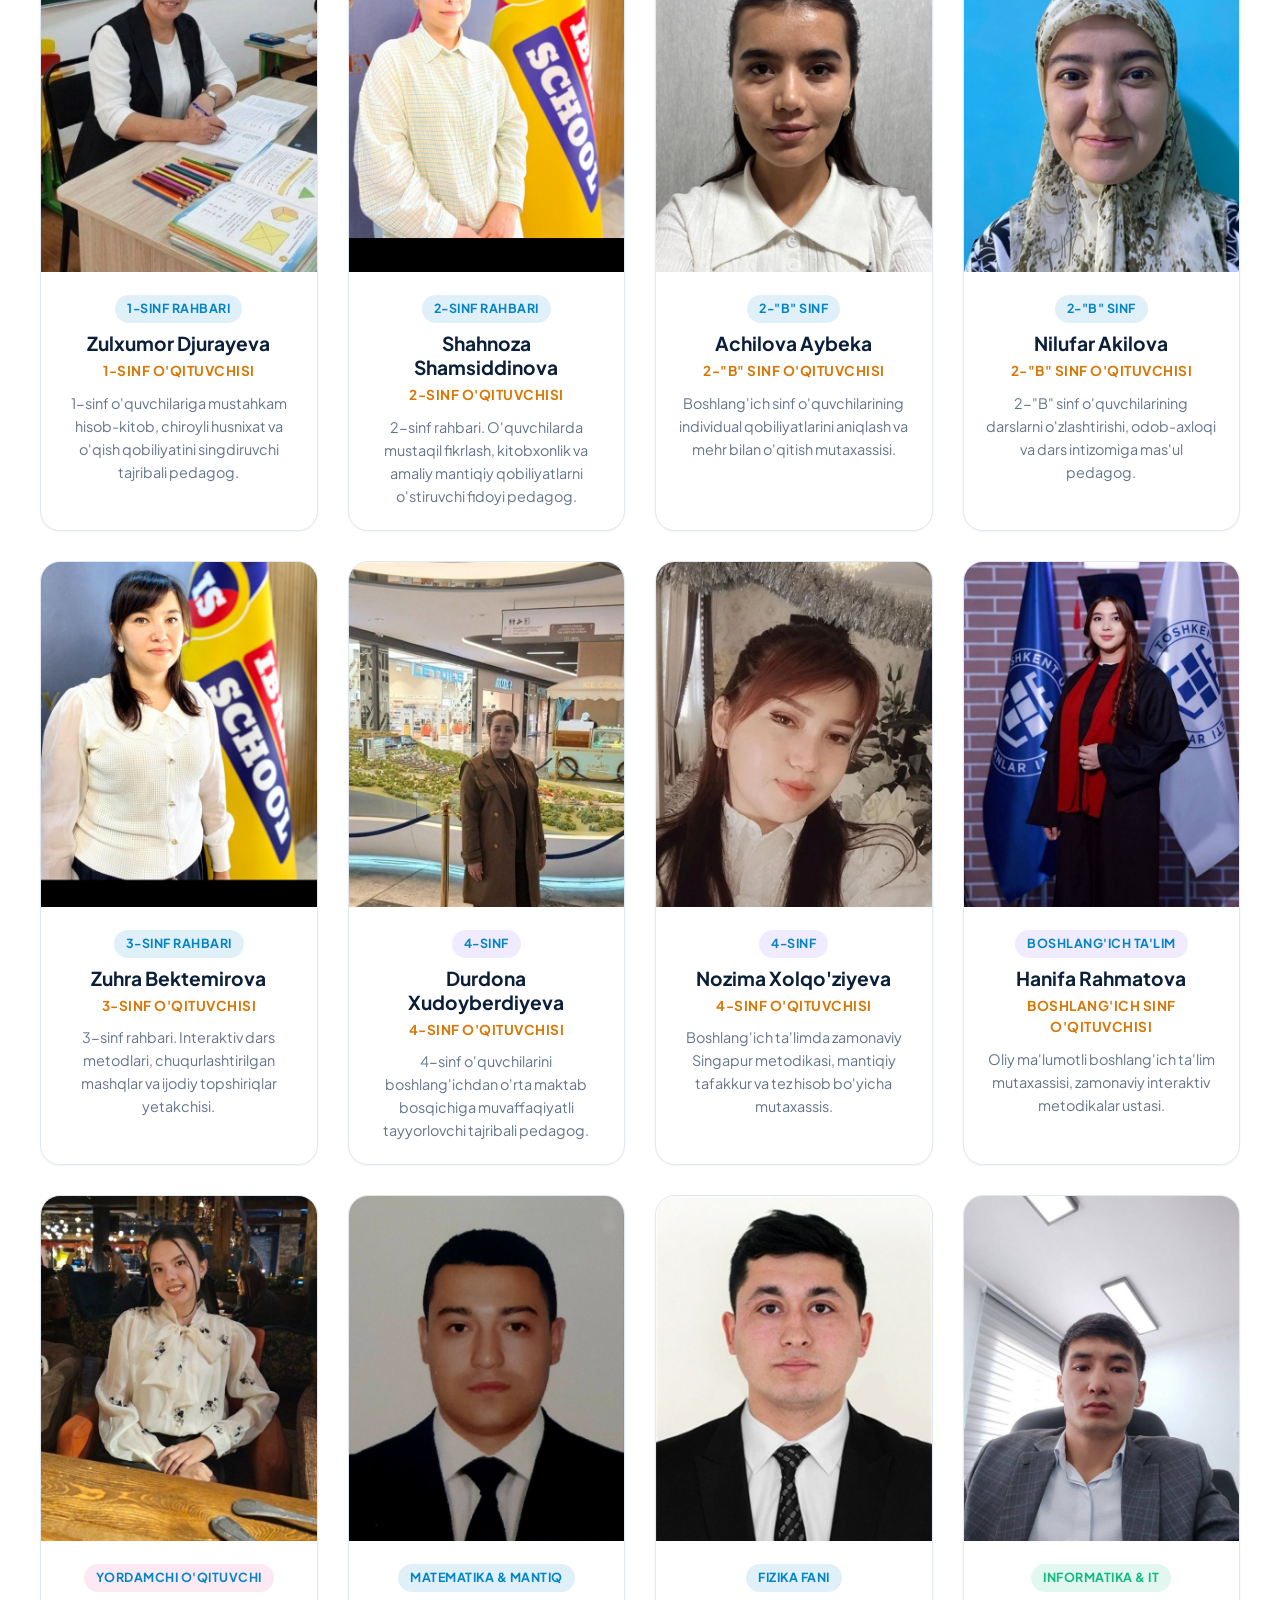
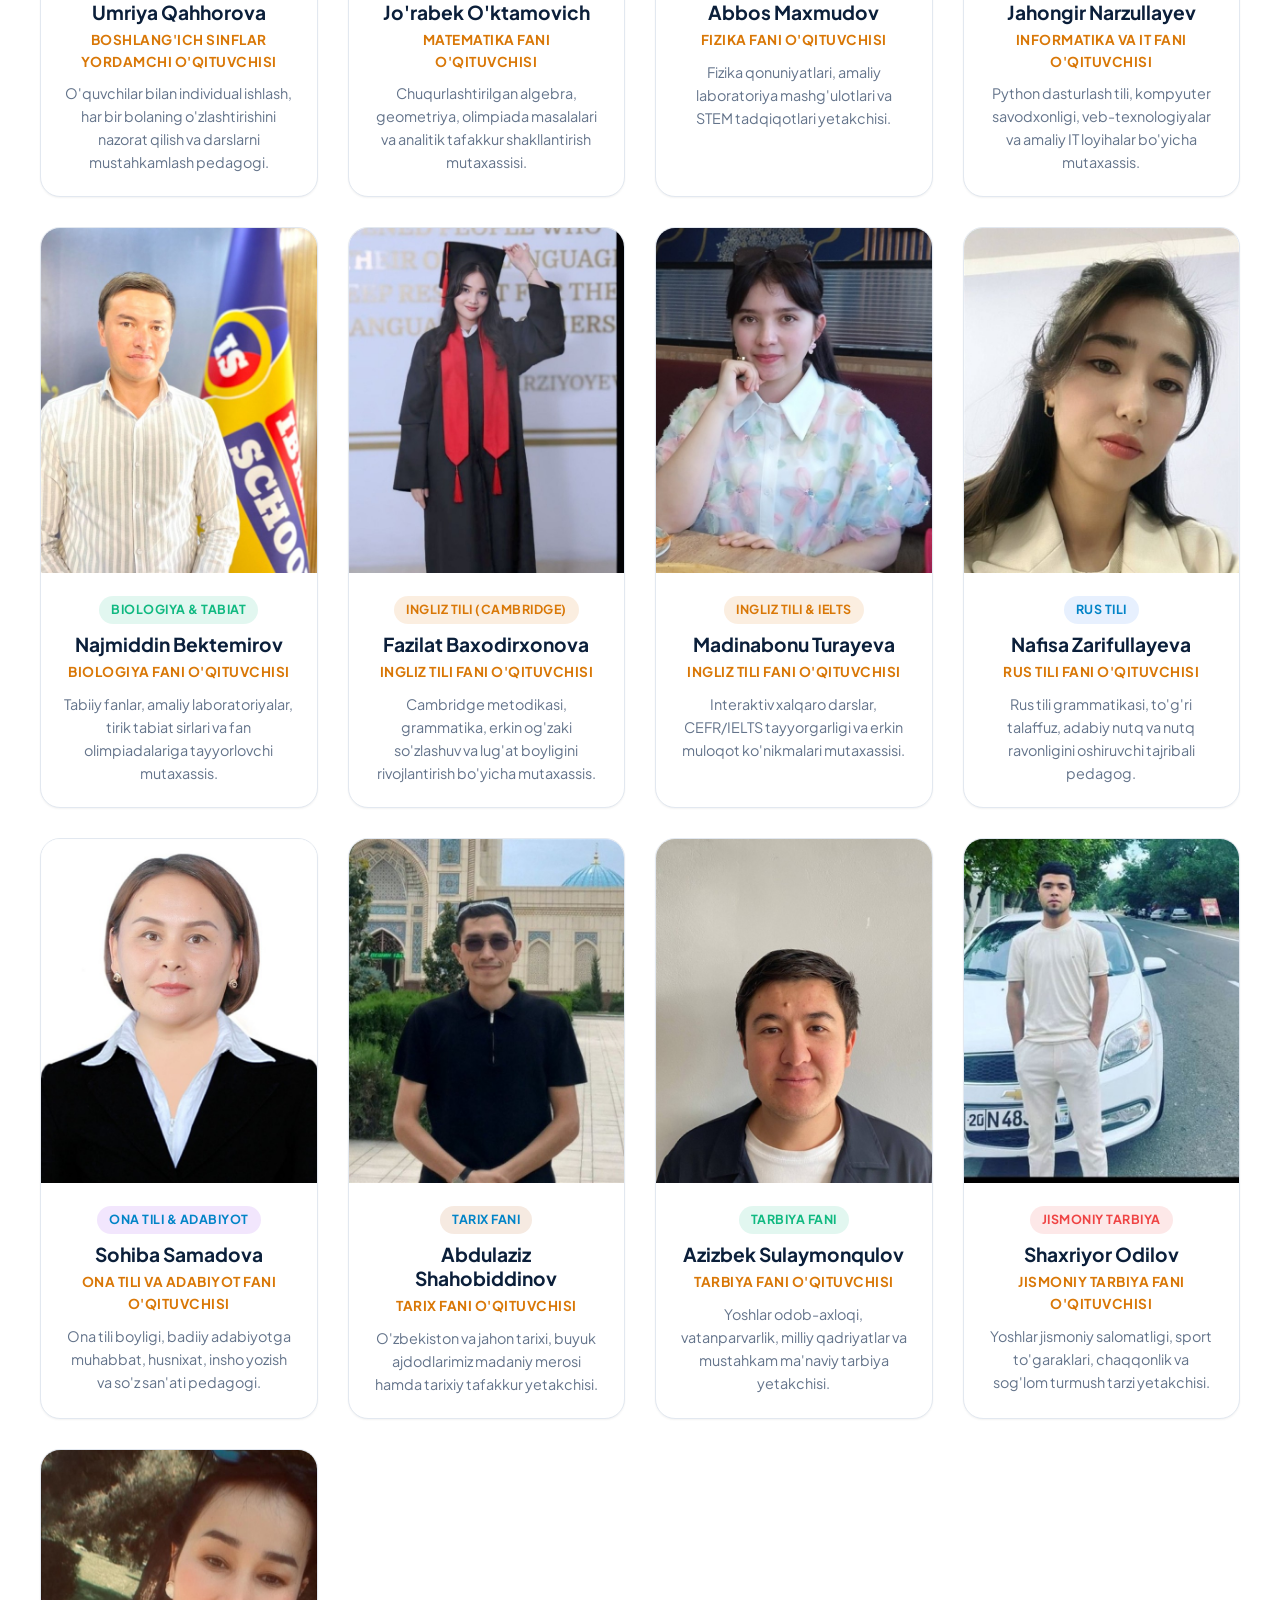
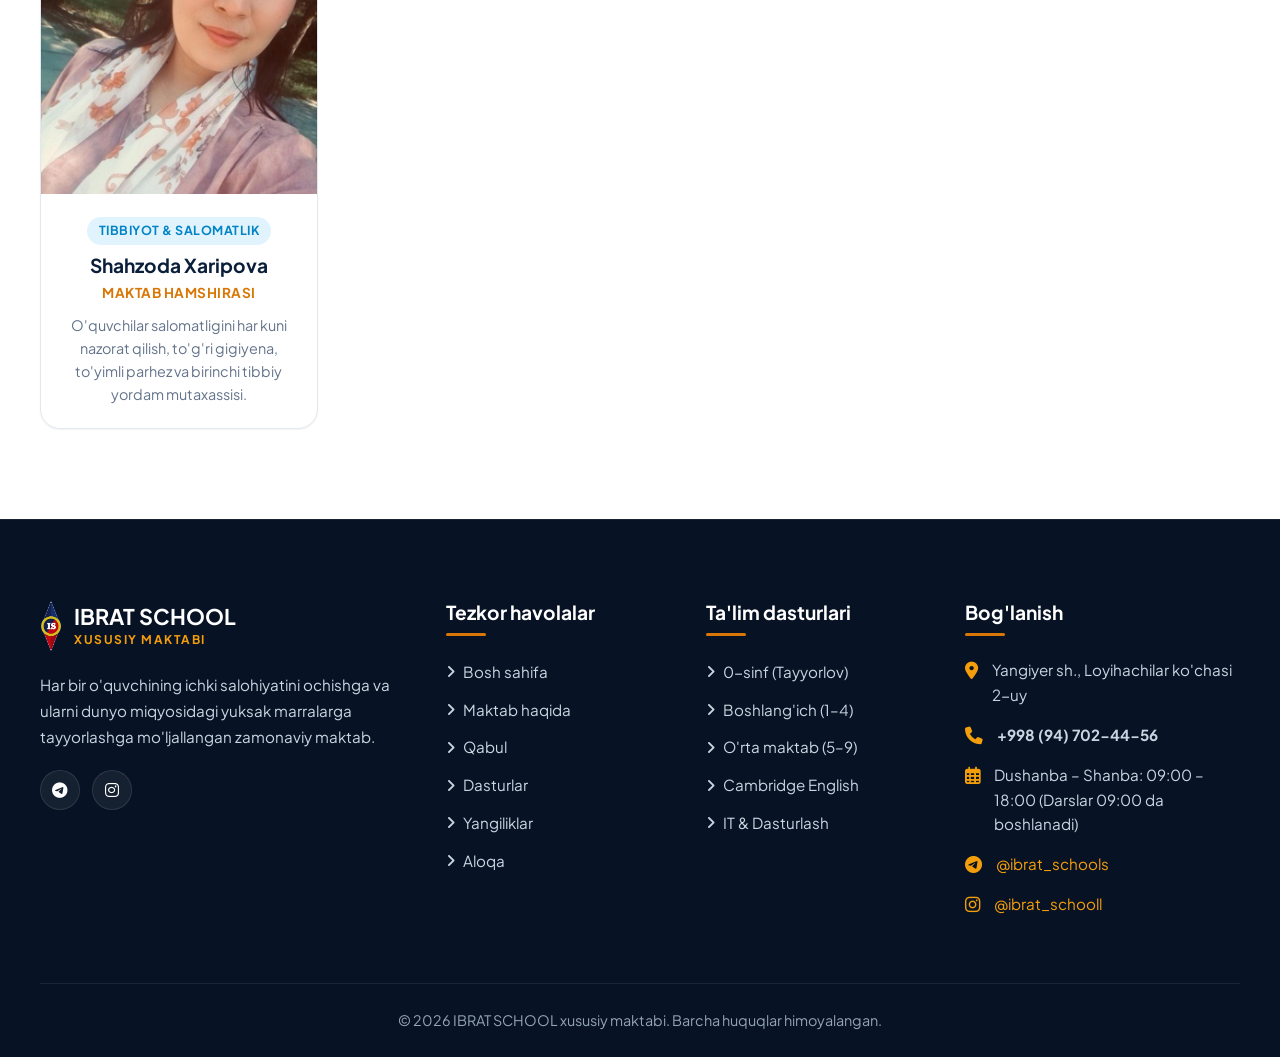
==== commit 9e5bf931: "Fix: Responsive mobile photos 4:5 aspect ratio, standardized teacher roles, full faculty gallery" ====
--- a/about.html
+++ b/about.html
@@ -228,12 +228,12 @@
       <div class="container">
         <div class="section-title-wrap">
           <span class="section-badge">Jamoamiz</span>
-          <h2 class="section-title">Bizning Ustozlar va Koordinatorlar</h2>
+          <h2 class="section-title">Bizning O'qituvchilar va Koordinatorlar</h2>
           <p class="section-subtitle">Har bir o'quvchining ichki iqtidorini mehr va yuksak kasbiy mahorat bilan ochuvchi 25 nafar professional pedagoglarimiz.</p>
         </div>
 
         <!-- Filtr tugmalari -->
-        <div style="display: flex; justify-content: center; gap: 10px; flex-wrap: wrap; margin-bottom: 35px;">
+        <div class="teacher-filters-wrap" style="display: flex; justify-content: center; gap: 10px; flex-wrap: wrap; margin-bottom: 35px;">
           <button class="filter-btn teacher-filter-btn active" data-filter="all">Barchasi (25)</button>
           <button class="filter-btn teacher-filter-btn" data-filter="coordinator">Koordinatorlar (3)</button>
           <button class="filter-btn teacher-filter-btn" data-filter="primary">0–4 Boshlang'ich (10)</button>
@@ -246,12 +246,12 @@
           <!-- 1. Sardorbek Quvvatov (Bosh koordinator) -->
           <div class="team-card teacher-card-item" data-category="coordinator">
             <div class="team-img-wrap">
-              <img src="images/teachers/sardorbek-quvvatov.jpg" alt="Sardorbek Quvvatov — Bosh koordinator">
+              <img src="images/teachers/sardorbek-quvvatov.jpg" alt="Sardorbek Quvvatov — Maktab bosh koordinatori">
             </div>
             <div class="team-info">
               <span class="team-class-badge" style="background: rgba(217, 119, 6, 0.12); color: var(--accent);">Bosh Koordinator</span>
               <h3 class="team-name">Sardorbek Quvvatov</h3>
-              <div class="team-role">Maktabimizning Bosh Koordinatori</div>
+              <div class="team-role">Maktab bosh koordinatori</div>
               <p class="team-exp">O'quv jarayonlari, pedagogik jamoa faoliyati, xalqaro ta'lim standartlari va maktab tartib-intizomi yetakchisi.</p>
             </div>
           </div>
@@ -264,7 +264,7 @@
             <div class="team-info">
               <span class="team-class-badge" style="background: rgba(217, 119, 6, 0.12); color: var(--accent);">Yigitlar Koordinatori</span>
               <h3 class="team-name">Yoqubjon Qo'ziboyev</h3>
-              <div class="team-role">Yigitlar uchun koordinator</div>
+              <div class="team-role">Yigitlar koordinatori</div>
               <p class="team-exp">O'g'il bolalar tarbiyasi, ma'naviy-axloqiy kamoloti, yetakchilik fazilatlari va intizom koordinatori.</p>
             </div>
           </div>
@@ -277,7 +277,7 @@
             <div class="team-info">
               <span class="team-class-badge" style="background: rgba(217, 119, 6, 0.12); color: var(--accent);">Qizlar Koordinatori</span>
               <h3 class="team-name">Sevara Kalonova</h3>
-              <div class="team-role">Qizlar uchun koordinator</div>
+              <div class="team-role">Qizlar koordinatori</div>
               <p class="team-exp">Qizlar ta'lim-tarbiyasi, odob-axloq qoidalari, ijtimoiy tashabbuslar va qizlar jamoasi koordinatori.</p>
             </div>
           </div>
@@ -317,19 +317,19 @@
               <span class="team-class-badge" style="background: rgba(2, 132, 199, 0.12); color: var(--secondary);">2-Sinf Rahbari</span>
               <h3 class="team-name">Shahnoza Shamsiddinova</h3>
               <div class="team-role">2-sinf o'qituvchisi</div>
-              <p class="team-exp">2-sinf rahbari. O'quvchilarda mustaqil fikrlash, kitobxonlik va amaliy mantiqiy qobiliyatlarni o'stiruvchi fidoyi ustoz.</p>
+              <p class="team-exp">2-sinf rahbari. O'quvchilarda mustaqil fikrlash, kitobxonlik va amaliy mantiqiy qobiliyatlarni o'stiruvchi fidoyi pedagog.</p>
             </div>
           </div>
 
           <!-- 7. Achilova Aybeka (2-"B" sinf) -->
           <div class="team-card teacher-card-item" data-category="primary">
             <div class="team-img-wrap">
-              <img src="images/teachers/achilova-aybeka.jpg" alt="Achilova Aybeka — 2-B sinf ustozi">
-            </div>
-            <div class="team-info">
-              <span class="team-class-badge" style="background: rgba(2, 132, 199, 0.12); color: var(--secondary);">2-"B" Sinf Ustozi</span>
+              <img src="images/teachers/achilova-aybeka.jpg" alt="Achilova Aybeka — 2-B sinf o'qituvchisi">
+            </div>
+            <div class="team-info">
+              <span class="team-class-badge" style="background: rgba(2, 132, 199, 0.12); color: var(--secondary);">2-"B" Sinf</span>
               <h3 class="team-name">Achilova Aybeka</h3>
-              <div class="team-role">2-"B" sinf ustozi</div>
+              <div class="team-role">2-"B" sinf o'qituvchisi</div>
               <p class="team-exp">Boshlang'ich sinf o'quvchilarining individual qobiliyatlarini aniqlash va mehr bilan o'qitish mutaxassisi.</p>
             </div>
           </div>
@@ -337,13 +337,13 @@
           <!-- 8. Nilufar Akilova (2-"B" sinf) -->
           <div class="team-card teacher-card-item" data-category="primary">
             <div class="team-img-wrap">
-              <img src="images/teachers/nilufar-akilova.jpg" alt="Nilufar Akilova — 2-B sinf ustozi">
-            </div>
-            <div class="team-info">
-              <span class="team-class-badge" style="background: rgba(2, 132, 199, 0.12); color: var(--secondary);">2-"B" Sinf Ustozi</span>
+              <img src="images/teachers/nilufar-akilova.jpg" alt="Nilufar Akilova — 2-B sinf o'qituvchisi">
+            </div>
+            <div class="team-info">
+              <span class="team-class-badge" style="background: rgba(2, 132, 199, 0.12); color: var(--secondary);">2-"B" Sinf</span>
               <h3 class="team-name">Nilufar Akilova</h3>
-              <div class="team-role">2-"B" sinf ustozi</div>
-              <p class="team-exp">2-"B" sinf o'quvchilarining darslarni o'zlashtirishi, odob-axloqi va dars intizomiga mas'ul ustoz.</p>
+              <div class="team-role">2-"B" sinf o'qituvchisi</div>
+              <p class="team-exp">2-"B" sinf o'quvchilarining darslarni o'zlashtirishi, odob-axloqi va dars intizomiga mas'ul pedagog.</p>
             </div>
           </div>
 
@@ -366,10 +366,10 @@
               <img src="images/teachers/durdona-xudoyberdiyeva.jpg" alt="Durdona Xudoyberdiyeva — 4-sinf o'qituvchisi">
             </div>
             <div class="team-info">
-              <span class="team-class-badge" style="background: rgba(139, 92, 246, 0.12); color: #7c3aed);">4-Sinf O'qituvchisi</span>
+              <span class="team-class-badge" style="background: rgba(139, 92, 246, 0.12); color: #7c3aed);">4-Sinf</span>
               <h3 class="team-name">Durdona Xudoyberdiyeva</h3>
-              <div class="team-role">4-sinf oʻqituvchisi</div>
-              <p class="team-exp">4-sinf o'quvchilarini boshlang'ichdan o'rta maktab bosqichiga muvaffaqiyatli tayyorlovchi tajribali ustoz.</p>
+              <div class="team-role">4-sinf o'qituvchisi</div>
+              <p class="team-exp">4-sinf o'quvchilarini boshlang'ichdan o'rta maktab bosqichiga muvaffaqiyatli tayyorlovchi tajribali pedagog.</p>
             </div>
           </div>
 
@@ -379,9 +379,9 @@
               <img src="images/teachers/nozima-xolqoziyeva.jpg" alt="Nozima Xolqo'ziyeva — 4-sinf o'qituvchisi">
             </div>
             <div class="team-info">
-              <span class="team-class-badge" style="background: rgba(139, 92, 246, 0.12); color: #7c3aed);">4-Sinf O'qituvchisi</span>
+              <span class="team-class-badge" style="background: rgba(139, 92, 246, 0.12); color: #7c3aed);">4-Sinf</span>
               <h3 class="team-name">Nozima Xolqo'ziyeva</h3>
-              <div class="team-role">4-sinf oʻqituvchisi</div>
+              <div class="team-role">4-sinf o'qituvchisi</div>
               <p class="team-exp">Boshlang'ich ta'limda zamonaviy Singapur metodikasi, mantiqiy tafakkur va tez hisob bo'yicha mutaxassis.</p>
             </div>
           </div>
@@ -394,33 +394,33 @@
             <div class="team-info">
               <span class="team-class-badge" style="background: rgba(139, 92, 246, 0.12); color: #7c3aed);">Boshlang'ich Ta'lim</span>
               <h3 class="team-name">Hanifa Rahmatova</h3>
-              <div class="team-role">Boshlangʻich sinf oʻqituvchisi</div>
+              <div class="team-role">Boshlang'ich sinf o'qituvchisi</div>
               <p class="team-exp">Oliy ma'lumotli boshlang'ich ta'lim mutaxassisi, zamonaviy interaktiv metodikalar ustasi.</p>
             </div>
           </div>
 
-          <!-- 13. Umriya Qahhorova (Boshlang'ich yordamchi ustoz) -->
-          <div class="team-card teacher-card-item" data-category="primary">
-            <div class="team-img-wrap">
-              <img src="images/teachers/umriya-qahhorova.jpg" alt="Umriya Qahhorova — Boshlang'ich sinflar yordamchi ustozi">
-            </div>
-            <div class="team-info">
-              <span class="team-class-badge" style="background: rgba(236, 72, 153, 0.12); color: #db2777);">Yordamchi Ustoz</span>
+          <!-- 13. Umriya Qahhorova (Boshlang'ich yordamchi o'qituvchi) -->
+          <div class="team-card teacher-card-item" data-category="primary">
+            <div class="team-img-wrap">
+              <img src="images/teachers/umriya-qahhorova.jpg" alt="Umriya Qahhorova — Boshlang'ich sinflar yordamchi o'qituvchisi">
+            </div>
+            <div class="team-info">
+              <span class="team-class-badge" style="background: rgba(236, 72, 153, 0.12); color: #db2777);">Yordamchi O'qituvchi</span>
               <h3 class="team-name">Umriya Qahhorova</h3>
-              <div class="team-role">Boshlangʻich sinflar uchun yordamchi ustoz</div>
-              <p class="team-exp">O'quvchilar bilan individual ishlash, har bir bolaning o'zlashtirishini nazorat qilish va darslarni mustahkamlash ustozi.</p>
+              <div class="team-role">Boshlang'ich sinflar yordamchi o'qituvchisi</div>
+              <p class="team-exp">O'quvchilar bilan individual ishlash, har bir bolaning o'zlashtirishini nazorat qilish va darslarni mustahkamlash pedagogi.</p>
             </div>
           </div>
 
           <!-- 14. Jo'rabek O'ktamovich (Matematika) -->
           <div class="team-card teacher-card-item" data-category="stem">
             <div class="team-img-wrap">
-              <img src="images/teachers/jorabek-oktamovich.jpg" alt="Jo'rabek O'ktamovich — Matematika ustozi">
+              <img src="images/teachers/jorabek-oktamovich.jpg" alt="Jo'rabek O'ktamovich — Matematika fani o'qituvchisi">
             </div>
             <div class="team-info">
               <span class="team-class-badge" style="background: rgba(2, 132, 199, 0.12); color: var(--secondary);">Matematika & Mantiq</span>
               <h3 class="team-name">Jo'rabek O'ktamovich</h3>
-              <div class="team-role">Matematika fani ustozi</div>
+              <div class="team-role">Matematika fani o'qituvchisi</div>
               <p class="team-exp">Chuqurlashtirilgan algebra, geometriya, olimpiada masalalari va analitik tafakkur shakllantirish mutaxassisi.</p>
             </div>
           </div>
@@ -428,26 +428,26 @@
           <!-- 15. Abbos Maxmudov (Fizika) -->
           <div class="team-card teacher-card-item" data-category="stem">
             <div class="team-img-wrap">
-              <img src="images/teachers/abbos-maxmudov.jpg" alt="Abbos Maxmudov — Fizika ustozi">
+              <img src="images/teachers/abbos-maxmudov.jpg" alt="Abbos Maxmudov — Fizika fani o'qituvchisi">
             </div>
             <div class="team-info">
               <span class="team-class-badge" style="background: rgba(2, 132, 199, 0.12); color: var(--secondary);">Fizika Fani</span>
               <h3 class="team-name">Abbos Maxmudov</h3>
-              <div class="team-role">Fizika fani ustozi</div>
-              <p class="team-exp">Fizika qonuniyatlari, amaliy laboratoriya mashg'ulotlari va STEM tadqiqotlari ustozi.</p>
+              <div class="team-role">Fizika fani o'qituvchisi</div>
+              <p class="team-exp">Fizika qonuniyatlari, amaliy laboratoriya mashg'ulotlari va STEM tadqiqotlari yetakchisi.</p>
             </div>
           </div>
 
           <!-- 16. Jahongir Narzullayev (Informatika) -->
           <div class="team-card teacher-card-item" data-category="stem">
             <div class="team-img-wrap">
-              <img src="images/teachers/jahongir-narzullayev.jpg" alt="Jahongir Narzullayev — Informatika ustozi">
+              <img src="images/teachers/jahongir-narzullayev.jpg" alt="Jahongir Narzullayev — Informatika va IT fani o'qituvchisi">
             </div>
             <div class="team-info">
               <span class="team-class-badge" style="background: rgba(16, 185, 129, 0.12); color: var(--success);">Informatika & IT</span>
               <h3 class="team-name">Jahongir Narzullayev</h3>
-              <div class="team-role">Informatika fani oʻqituvchisi</div>
-              <p class="team-exp">Python dasturlash tili, kompyuter savodxonligi, veb-texnologiyalar va amaliy IT loyihalar ustozi.</p>
+              <div class="team-role">Informatika va IT fani o'qituvchisi</div>
+              <p class="team-exp">Python dasturlash tili, kompyuter savodxonligi, veb-texnologiyalar va amaliy IT loyihalar bo'yicha mutaxassis.</p>
             </div>
           </div>
 
@@ -459,7 +459,7 @@
             <div class="team-info">
               <span class="team-class-badge" style="background: rgba(16, 185, 129, 0.12); color: var(--success);">Biologiya & Tabiat</span>
               <h3 class="team-name">Najmiddin Bektemirov</h3>
-              <div class="team-role">Biologiya fani oʻqituvchisi</div>
+              <div class="team-role">Biologiya fani o'qituvchisi</div>
               <p class="team-exp">Tabiiy fanlar, amaliy laboratoriyalar, tirik tabiat sirlari va fan olimpiadalariga tayyorlovchi mutaxassis.</p>
             </div>
           </div>
@@ -467,25 +467,25 @@
           <!-- 18. Fazilat Baxodirxonova (Ingliz tili) -->
           <div class="team-card teacher-card-item" data-category="languages">
             <div class="team-img-wrap">
-              <img src="images/teachers/fazilat-baxodirxonova.jpg" alt="Fazilat Baxodirxonova — Ingliz tili ustozi">
+              <img src="images/teachers/fazilat-baxodirxonova.jpg" alt="Fazilat Baxodirxonova — Ingliz tili fani o'qituvchisi">
             </div>
             <div class="team-info">
               <span class="team-class-badge" style="background: rgba(217, 119, 6, 0.12); color: var(--accent);">Ingliz Tili (Cambridge)</span>
               <h3 class="team-name">Fazilat Baxodirxonova</h3>
-              <div class="team-role">Ingliz tili fani oʻqituvchisi</div>
-              <p class="team-exp">Cambridge metodikasi, grammatika, erkin og'zaki so'zlashuv va lug'at boyligini rivojlantirish ustozi.</p>
+              <div class="team-role">Ingliz tili fani o'qituvchisi</div>
+              <p class="team-exp">Cambridge metodikasi, grammatika, erkin og'zaki so'zlashuv va lug'at boyligini rivojlantirish bo'yicha mutaxassis.</p>
             </div>
           </div>
 
           <!-- 19. Madinabonu Turayeva (Ingliz tili) -->
           <div class="team-card teacher-card-item" data-category="languages">
             <div class="team-img-wrap">
-              <img src="images/teachers/madinabonu-turayeva.jpg" alt="Madinabonu Turayeva — Ingliz tili ustozi">
+              <img src="images/teachers/madinabonu-turayeva.jpg" alt="Madinabonu Turayeva — Ingliz tili fani o'qituvchisi">
             </div>
             <div class="team-info">
               <span class="team-class-badge" style="background: rgba(217, 119, 6, 0.12); color: var(--accent);">Ingliz Tili & IELTS</span>
               <h3 class="team-name">Madinabonu Turayeva</h3>
-              <div class="team-role">Ingliz tili fani ustozi</div>
+              <div class="team-role">Ingliz tili fani o'qituvchisi</div>
               <p class="team-exp">Interaktiv xalqaro darslar, CEFR/IELTS tayyorgarligi va erkin muloqot ko'nikmalari mutaxassisi.</p>
             </div>
           </div>
@@ -493,12 +493,12 @@
           <!-- 20. Nafisa Zarifullayeva (Rus tili) -->
           <div class="team-card teacher-card-item" data-category="languages">
             <div class="team-img-wrap">
-              <img src="images/teachers/nafisa-zarifullayeva.jpg" alt="Nafisa Zarifullayeva — Rus tili ustozi">
-            </div>
-            <div class="team-info">
-              <span class="team-class-badge" style="background: rgba(59, 130, 246, 0.12); color: #2563eb);">Rus Tili Fani</span>
+              <img src="images/teachers/nafisa-zarifullayeva.jpg" alt="Nafisa Zarifullayeva — Rus tili fani o'qituvchisi">
+            </div>
+            <div class="team-info">
+              <span class="team-class-badge" style="background: rgba(59, 130, 246, 0.12); color: #2563eb);">Rus Tili</span>
               <h3 class="team-name">Nafisa Zarifullayeva</h3>
-              <div class="team-role">Rus tili fani ustozi</div>
+              <div class="team-role">Rus tili fani o'qituvchisi</div>
               <p class="team-exp">Rus tili grammatikasi, to'g'ri talaffuz, adabiy nutq va nutq ravonligini oshiruvchi tajribali pedagog.</p>
             </div>
           </div>
@@ -506,25 +506,25 @@
           <!-- 21. Sohiba Samadova (Ona tili va adabiyot) -->
           <div class="team-card teacher-card-item" data-category="languages">
             <div class="team-img-wrap">
-              <img src="images/teachers/sohiba-samadova.jpg" alt="Sohiba Samadova — Ona tili va adabiyot ustozi">
+              <img src="images/teachers/sohiba-samadova.jpg" alt="Sohiba Samadova — Ona tili va adabiyot fani o'qituvchisi">
             </div>
             <div class="team-info">
               <span class="team-class-badge" style="background: rgba(147, 51, 234, 0.12); color: #9333ea);">Ona Tili & Adabiyot</span>
               <h3 class="team-name">Sohiba Samadova</h3>
-              <div class="team-role">Ona tili va adabiyot ustozi</div>
-              <p class="team-exp">Ona tili boyligi, badiiy adabiyotga muhabbat, husnixat, insho yozish va so'z san'ati ustozi.</p>
+              <div class="team-role">Ona tili va adabiyot fani o'qituvchisi</div>
+              <p class="team-exp">Ona tili boyligi, badiiy adabiyotga muhabbat, husnixat, insho yozish va so'z san'ati pedagogi.</p>
             </div>
           </div>
 
           <!-- 22. Abdulaziz Shahobiddinov (Tarix) -->
           <div class="team-card teacher-card-item" data-category="languages">
             <div class="team-img-wrap">
-              <img src="images/teachers/abdulaziz-shahobiddinov.jpg" alt="Abdulaziz Shahobiddinov — Tarix ustozi">
+              <img src="images/teachers/abdulaziz-shahobiddinov.jpg" alt="Abdulaziz Shahobiddinov — Tarix fani o'qituvchisi">
             </div>
             <div class="team-info">
               <span class="team-class-badge" style="background: rgba(180, 83, 9, 0.12); color: #b45309);">Tarix Fani</span>
               <h3 class="team-name">Abdulaziz Shahobiddinov</h3>
-              <div class="team-role">Tarix fani ustozi</div>
+              <div class="team-role">Tarix fani o'qituvchisi</div>
               <p class="team-exp">O'zbekiston va jahon tarixi, buyuk ajdodlarimiz madaniy merosi hamda tarixiy tafakkur yetakchisi.</p>
             </div>
           </div>
@@ -532,12 +532,12 @@
           <!-- 23. Azizbek Sulaymonqulov (Tarbiya) -->
           <div class="team-card teacher-card-item" data-category="languages">
             <div class="team-img-wrap">
-              <img src="images/teachers/azizbek-sulaymonqulov.jpg" alt="Azizbek Sulaymonqulov — Tarbiya fani ustozi">
+              <img src="images/teachers/azizbek-sulaymonqulov.jpg" alt="Azizbek Sulaymonqulov — Tarbiya fani o'qituvchisi">
             </div>
             <div class="team-info">
               <span class="team-class-badge" style="background: rgba(16, 185, 129, 0.12); color: var(--success);">Tarbiya Fani</span>
               <h3 class="team-name">Azizbek Sulaymonqulov</h3>
-              <div class="team-role">Tarbiya fani oʻqituvchisi</div>
+              <div class="team-role">Tarbiya fani o'qituvchisi</div>
               <p class="team-exp">Yoshlar odob-axloqi, vatanparvarlik, milliy qadriyatlar va mustahkam ma'naviy tarbiya yetakchisi.</p>
             </div>
           </div>
@@ -548,9 +548,9 @@
               <img src="images/teachers/shaxriyor-odilov.jpg" alt="Shaxriyor Odilov — Jismoniy tarbiya fani o'qituvchisi">
             </div>
             <div class="team-info">
-              <span class="team-class-badge" style="background: rgba(239, 68, 68, 0.12); color: var(--danger);">Jismoniy Tarbiya & Sport</span>
+              <span class="team-class-badge" style="background: rgba(239, 68, 68, 0.12); color: var(--danger);">Jismoniy Tarbiya</span>
               <h3 class="team-name">Shaxriyor Odilov</h3>
-              <div class="team-role">Jismoniy tarbiya fani oʻqituvchisi</div>
+              <div class="team-role">Jismoniy tarbiya fani o'qituvchisi</div>
               <p class="team-exp">Yoshlar jismoniy salomatligi, sport to'garaklari, chaqqonlik va sog'lom turmush tarzi yetakchisi.</p>
             </div>
           </div>
@@ -561,9 +561,9 @@
               <img src="images/teachers/shahzoda-xaripova.jpg" alt="Shahzoda Xaripova — Maktab hamshirasi">
             </div>
             <div class="team-info">
-              <span class="team-class-badge" style="background: rgba(14, 165, 233, 0.12); color: #0284c7);">Maktab Hamshirasi</span>
+              <span class="team-class-badge" style="background: rgba(14, 165, 233, 0.12); color: #0284c7);">Tibbiyot & Salomatlik</span>
               <h3 class="team-name">Shahzoda Xaripova</h3>
-              <div class="team-role">Maktabimiz hamshirasi</div>
+              <div class="team-role">Maktab hamshirasi</div>
               <p class="team-exp">O'quvchilar salomatligini har kuni nazorat qilish, to'g'ri gigiyena, to'yimli parhez va birinchi tibbiy yordam mutaxassisi.</p>
             </div>
           </div>
--- a/css/style.css
+++ b/css/style.css
@@ -1103,16 +1103,18 @@
 
 .team-img-wrap {
   width: 100%;
-  height: 270px;
+  aspect-ratio: 4 / 5;
   overflow: hidden;
   position: relative;
-  background-color: #cbd5e1;
+  background-color: #f1f5f9;
 }
 
 .team-img-wrap img {
   width: 100%;
   height: 100%;
   object-fit: cover;
+  object-position: center top;
+  display: block;
   transition: transform 0.4s ease;
 }
 
@@ -2005,6 +2007,71 @@
     right: 20px;
     padding: 10px 16px;
     font-size: 0.8rem;
+  }
+  /* Mobilda Ustozlar bo'limi moslashuvchanligi */
+  .team-grid {
+    grid-template-columns: repeat(2, 1fr) !important;
+    gap: 12px !important;
+  }
+  .team-card {
+    border-radius: var(--radius-md) !important;
+  }
+  .team-img-wrap {
+    aspect-ratio: 4 / 5 !important;
+    height: auto !important;
+  }
+  .team-info {
+    padding: 12px 8px !important;
+  }
+  .team-class-badge {
+    font-size: 0.68rem !important;
+    padding: 3px 6px !important;
+    margin-bottom: 4px !important;
+    letter-spacing: 0 !important;
+  }
+  .team-name {
+    font-size: 0.95rem !important;
+    line-height: 1.25 !important;
+    margin-bottom: 4px !important;
+  }
+  .team-role {
+    font-size: 0.74rem !important;
+    line-height: 1.25 !important;
+    margin-bottom: 6px !important;
+    letter-spacing: 0 !important;
+  }
+  .team-exp {
+    font-size: 0.75rem !important;
+    line-height: 1.35 !important;
+    display: -webkit-box;
+    -webkit-line-clamp: 3;
+    -webkit-box-orient: vertical;
+    overflow: hidden;
+  }
+  .teacher-filters-wrap {
+    display: flex !important;
+    gap: 8px !important;
+    overflow-x: auto !important;
+    padding-bottom: 12px !important;
+    -webkit-overflow-scrolling: touch !important;
+    scrollbar-width: none !important;
+    justify-content: flex-start !important;
+  }
+  .teacher-filters-wrap::-webkit-scrollbar {
+    display: none;
+  }
+  .teacher-filter-btn {
+    white-space: nowrap !important;
+    flex-shrink: 0 !important;
+    padding: 8px 14px !important;
+    font-size: 0.8rem !important;
+  }
+}
+
+@media (max-width: 380px) {
+  .team-grid {
+    grid-template-columns: 1fr !important;
+    gap: 16px !important;
   }
 }
 
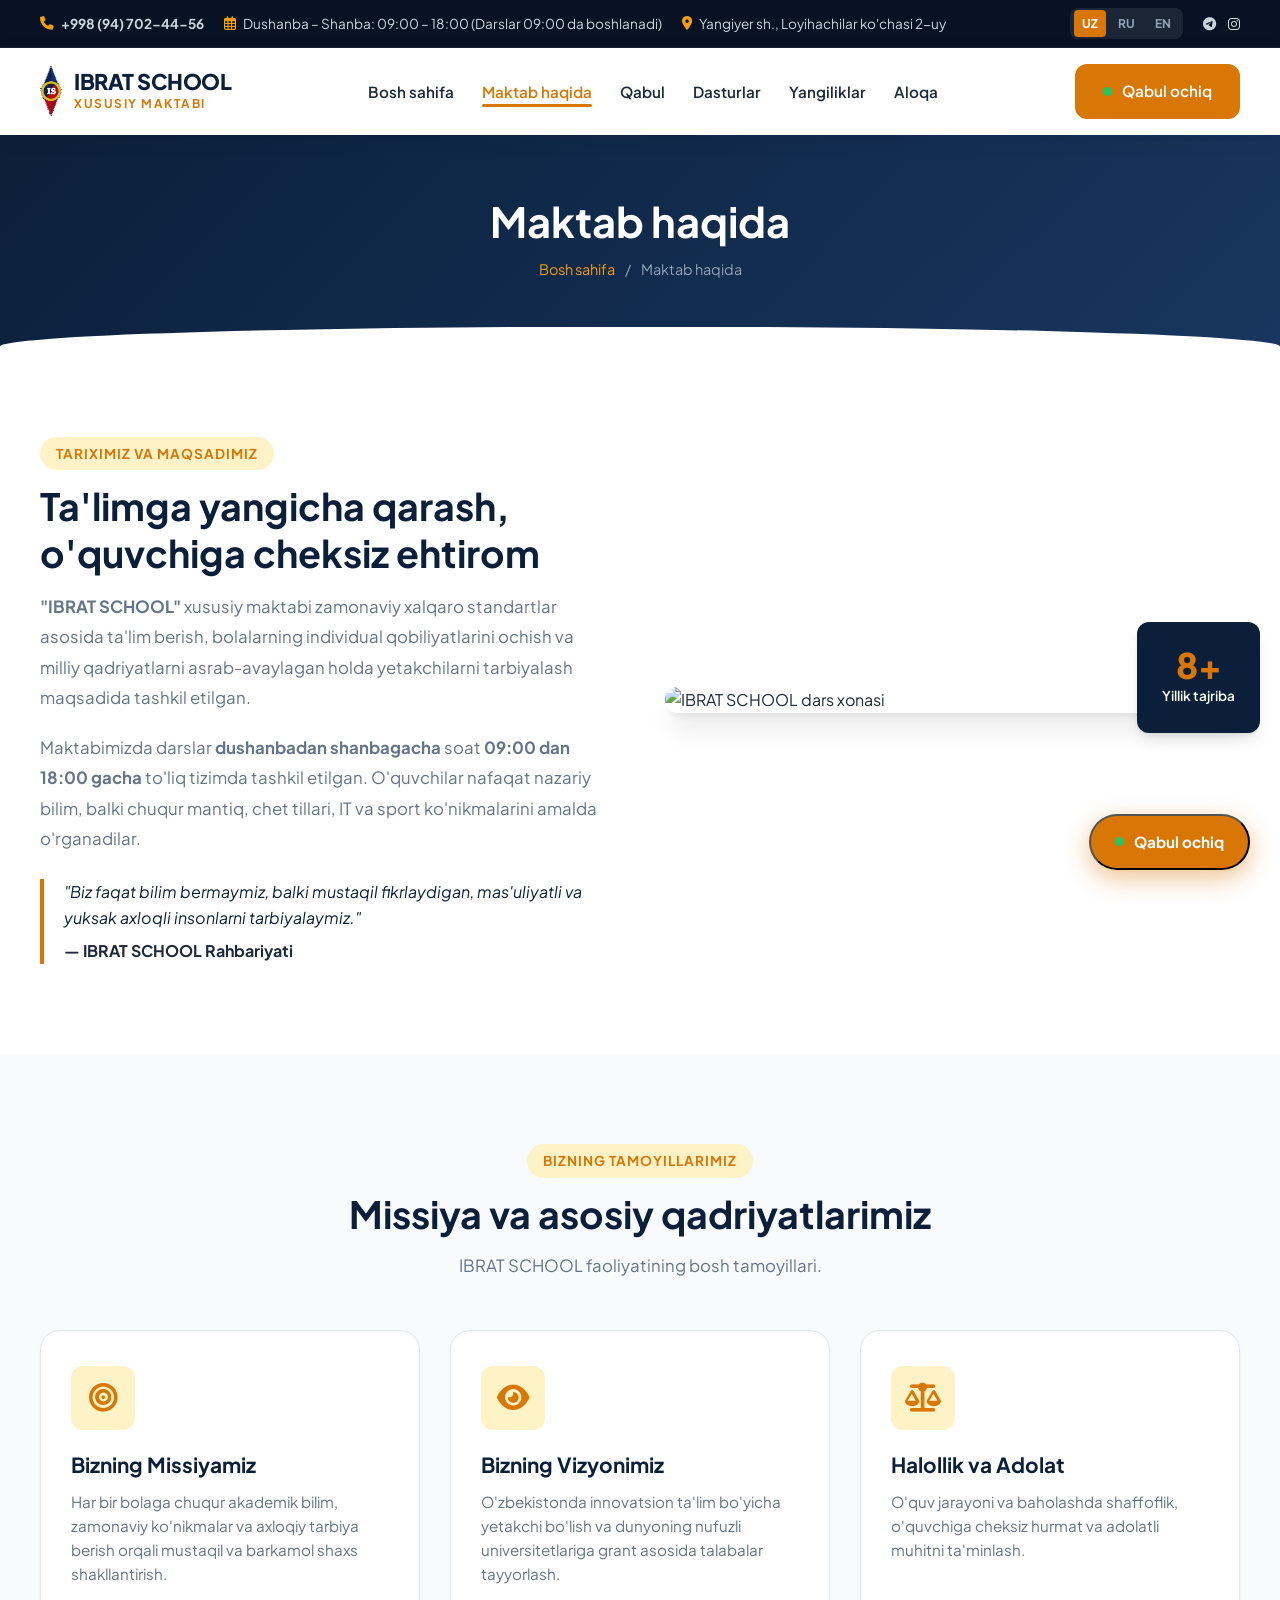
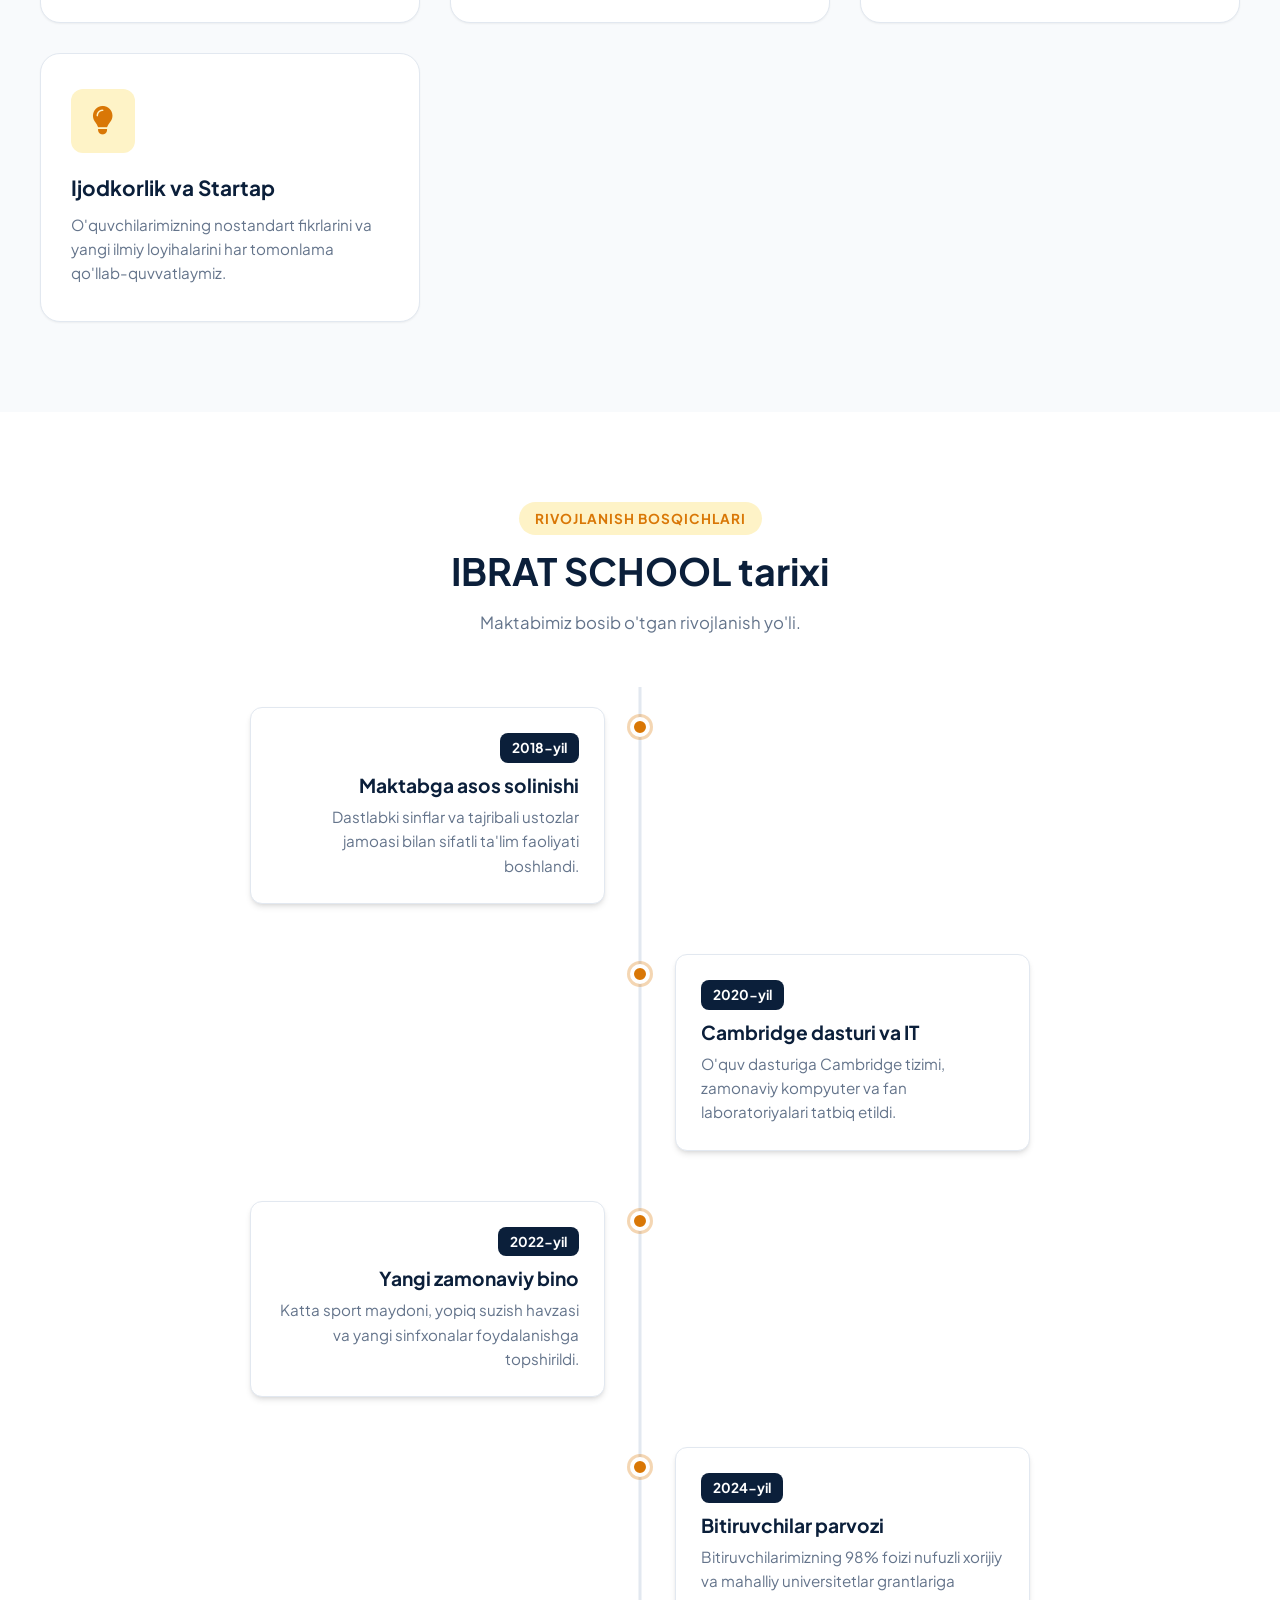
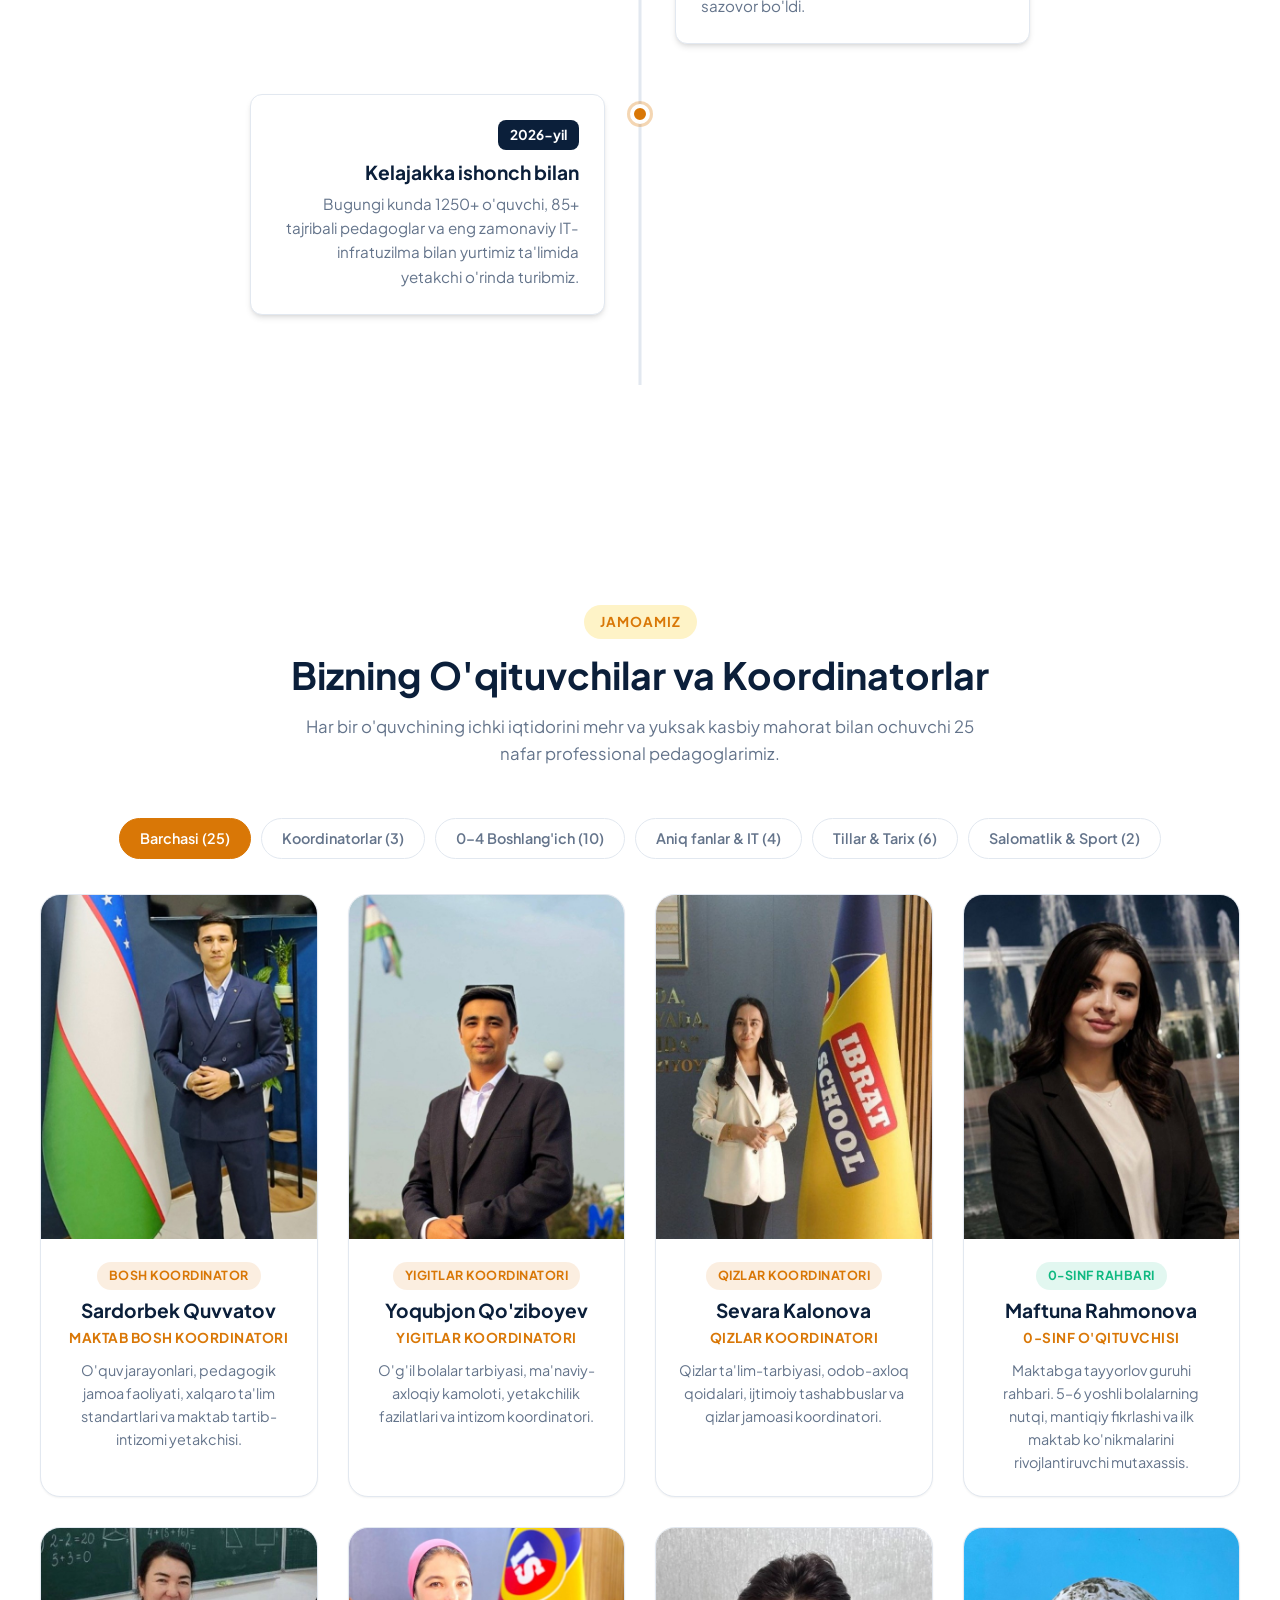
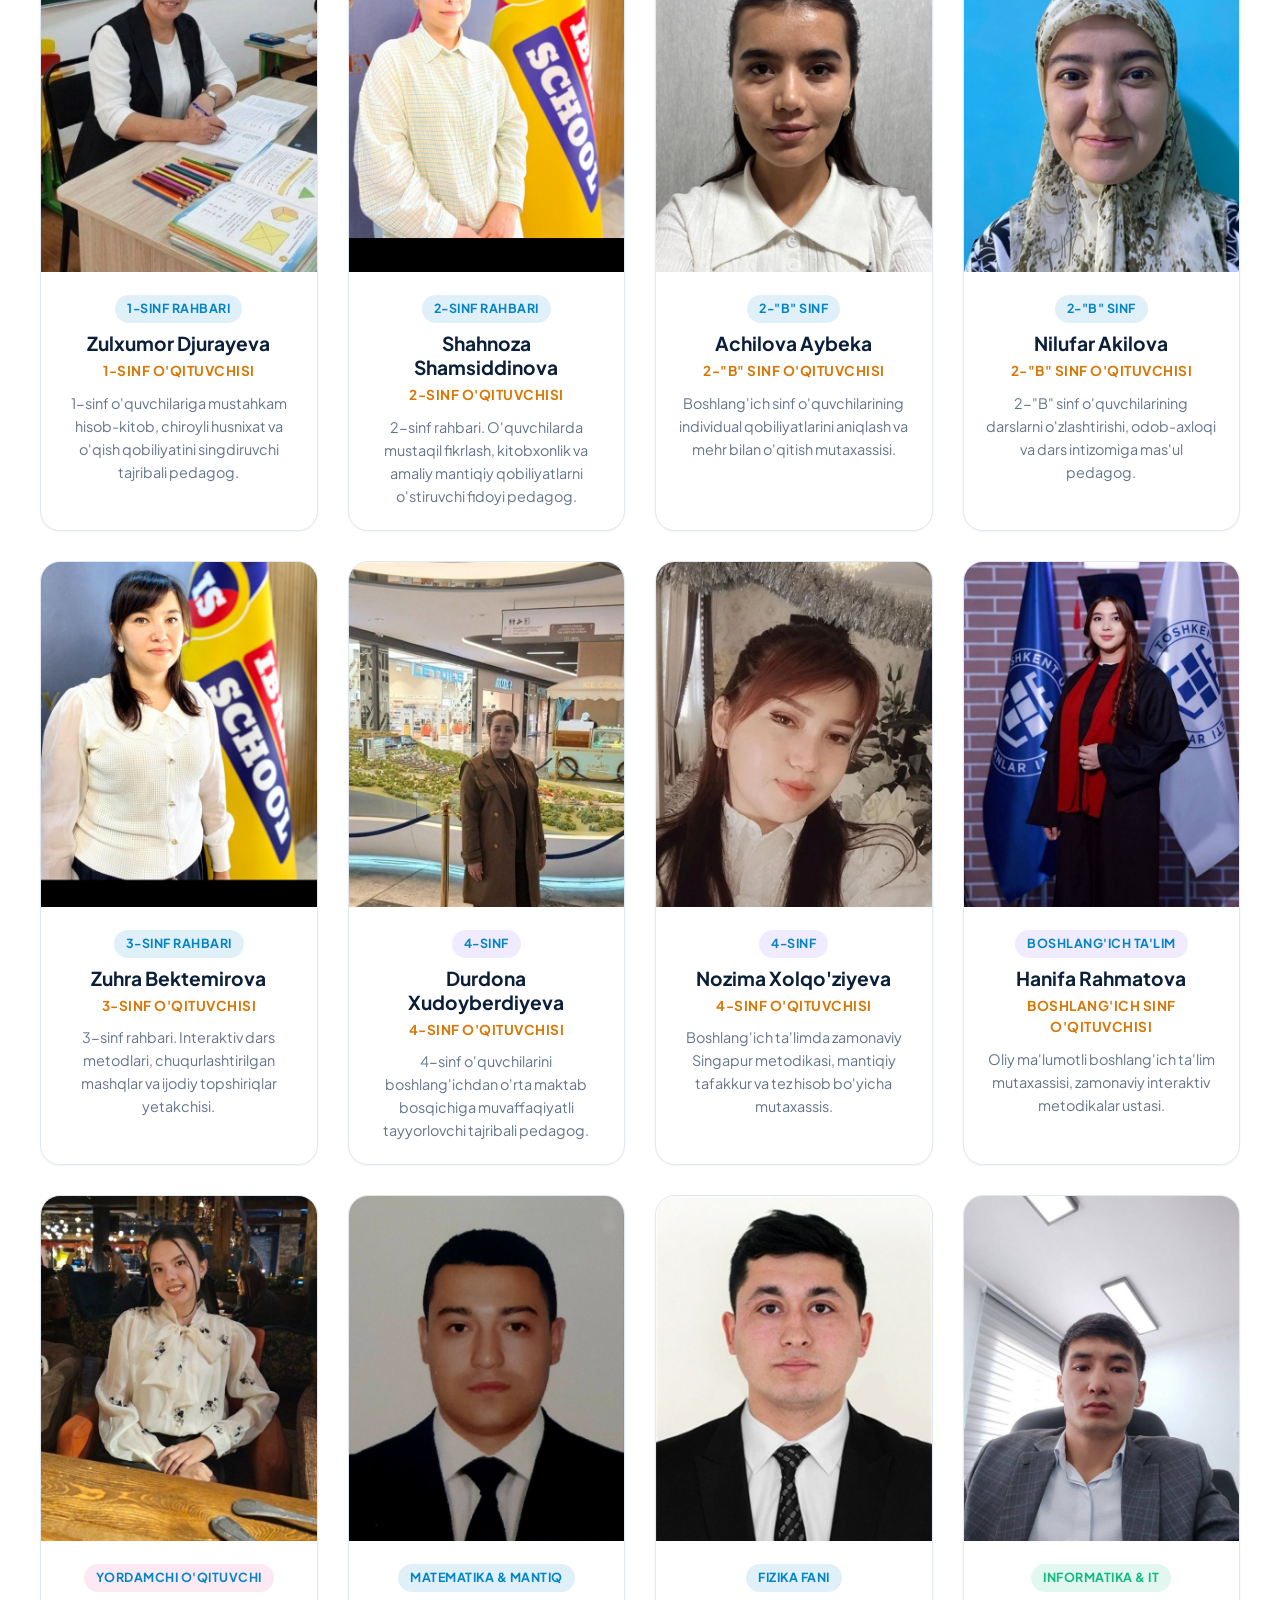
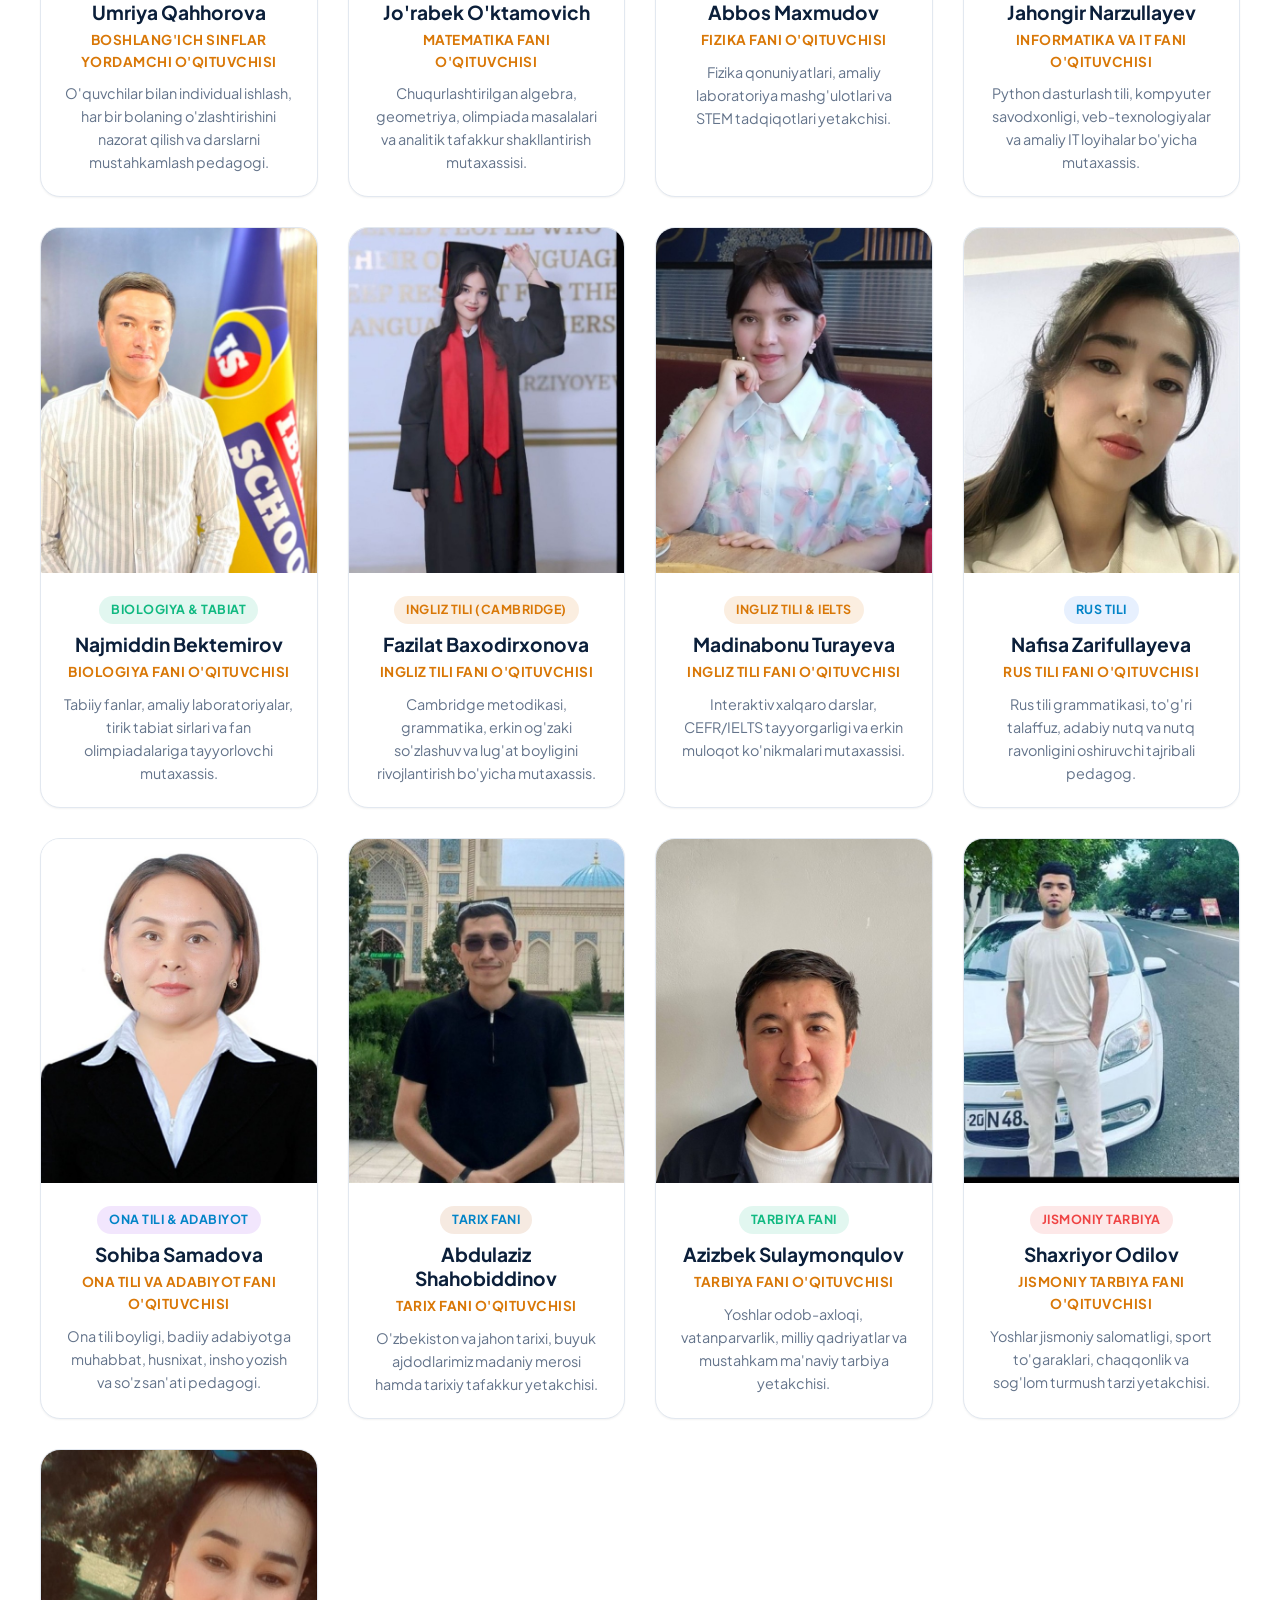
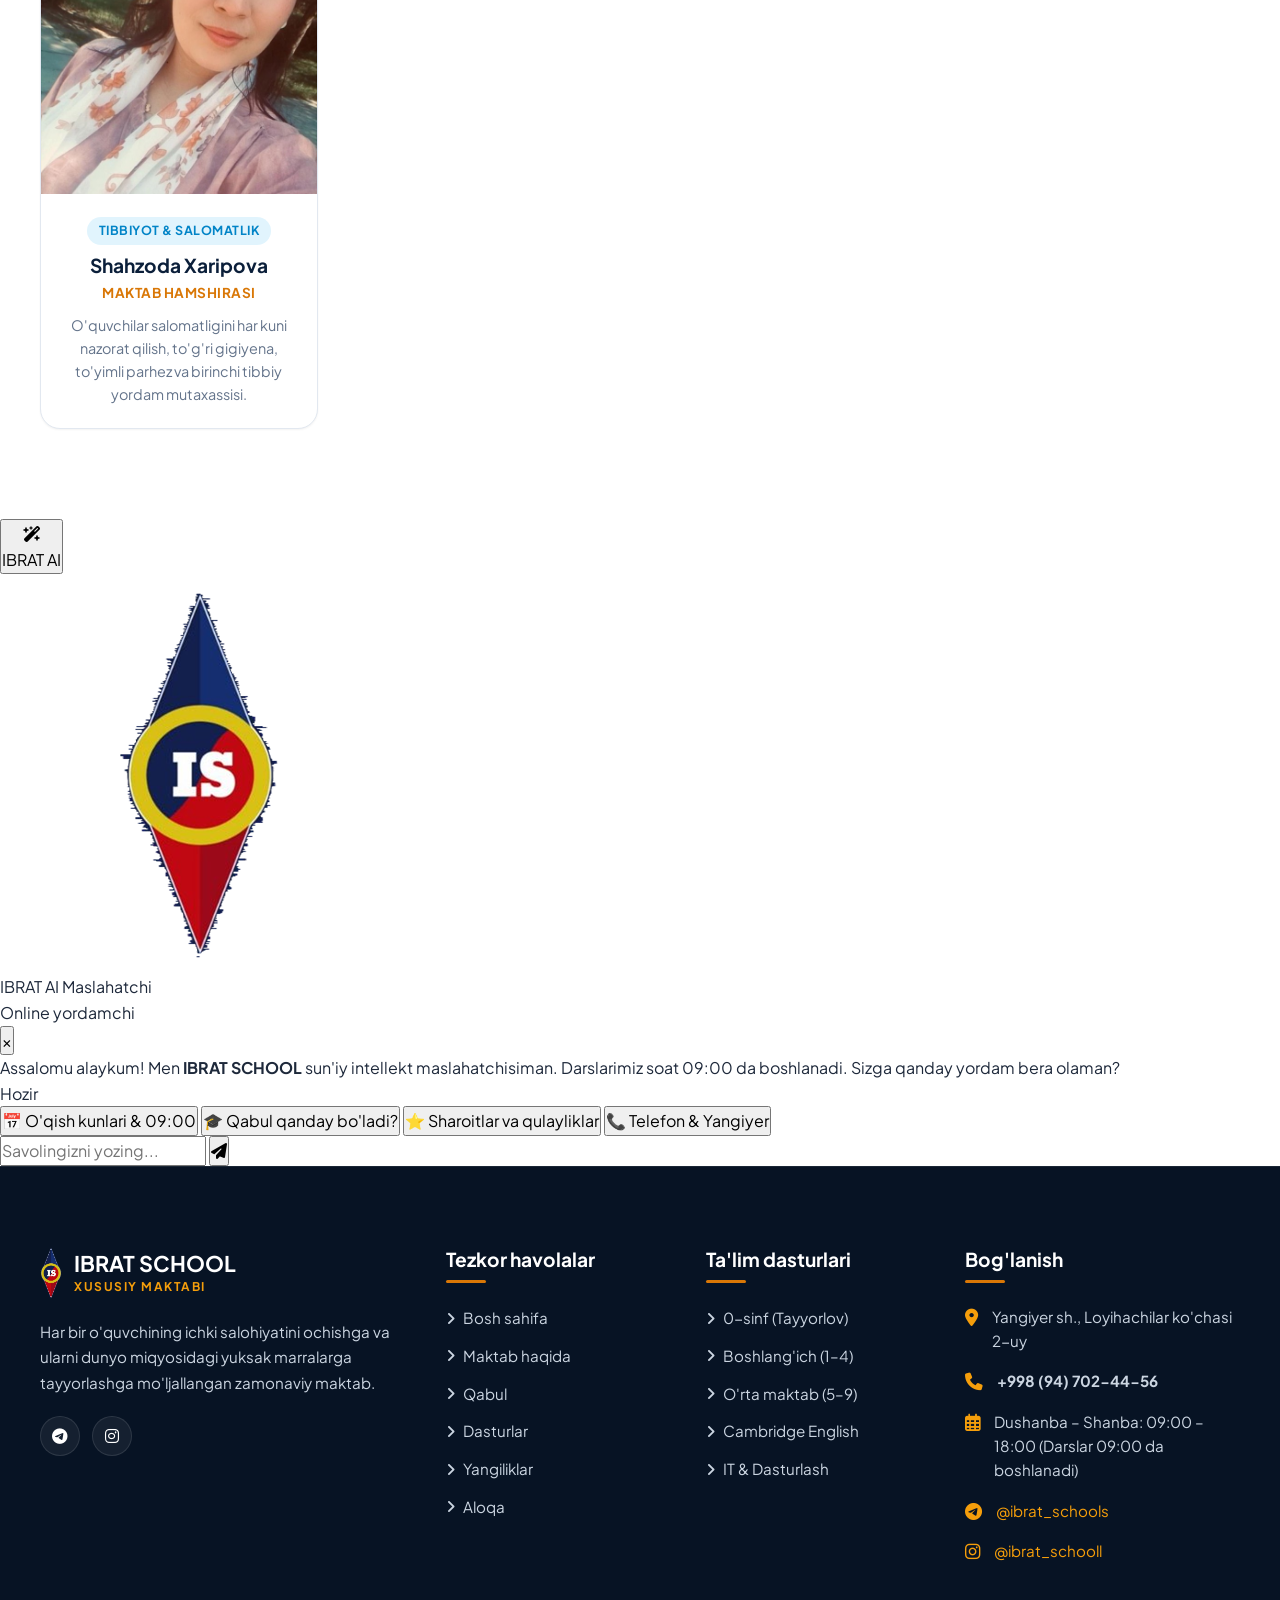
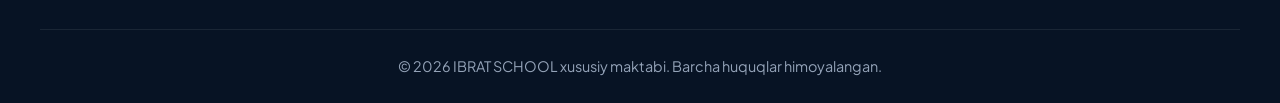
==== commit 39cbae5e: "Fix: Mobile responsive admission modal form with touch-friendly layout and smooth scrolling" ====
--- a/about.html
+++ b/about.html
@@ -674,12 +674,12 @@
   <!-- QABUL MODALI -->
   <div class="modal-overlay" id="admissionModal">
     <div class="modal-box" style="max-width: 600px; text-align: left;">
-      <div style="display: flex; justify-content: space-between; align-items: center; margin-bottom: 20px;">
-        <h3 style="color: var(--primary); font-size: 1.4rem;">
+      <div class="modal-header">
+        <h3 style="color: var(--primary);">
           <i class="fa-solid fa-file-pen" style="color: var(--accent); margin-right: 8px;"></i>
           <span data-i18n="modal_title">IBRAT SCHOOL — Qabul arizasi</span>
         </h3>
-        <button class="close-modal" style="background: none; border: none; font-size: 1.6rem; cursor: pointer; color: var(--text-muted);">&times;</button>
+        <button type="button" class="close-modal" aria-label="Yopish">&times;</button>
       </div>
       <form id="quickAdmissionForm" class="ajax-form">
         <div class="form-grid">
--- a/css/style.css
+++ b/css/style.css
@@ -1668,25 +1668,37 @@
 }
 
 /* --------------------------------------------------------------------------
-   19. MODAL DARCHALAR VA TOAST (CONFIRMATION MODAL)
+   19. MODAL DARCHALAR VA TOAST (CONFIRMATION & ADMISSION MODALS)
    -------------------------------------------------------------------------- */
 .modal-overlay {
   display: none;
   position: fixed;
   top: 0;
   left: 0;
+  right: 0;
+  bottom: 0;
   width: 100%;
   height: 100%;
-  background: rgba(11, 31, 58, 0.7);
-  backdrop-filter: blur(5px);
+  height: 100dvh;
+  background: rgba(11, 31, 58, 0.78);
+  backdrop-filter: blur(6px);
+  -webkit-backdrop-filter: blur(6px);
   z-index: 2100;
   align-items: center;
   justify-content: center;
   padding: 20px;
+  overflow-y: auto;
+  -webkit-overflow-scrolling: touch;
+  box-sizing: border-box;
 }
 
 .modal-overlay.active {
   display: flex;
+}
+
+body.modal-open {
+  overflow: hidden !important;
+  touch-action: none;
 }
 
 .modal-box {
@@ -1694,15 +1706,88 @@
   border-radius: var(--radius-lg);
   max-width: 500px;
   width: 100%;
-  padding: 40px;
+  padding: 35px 30px;
   text-align: center;
-  box-shadow: var(--shadow-xl);
+  box-shadow: 0 20px 50px rgba(0, 0, 0, 0.35);
   position: relative;
-  animation: modalScale 0.3s cubic-bezier(0.175, 0.885, 0.32, 1.275);
+  margin: auto;
+  max-height: calc(100vh - 40px);
+  max-height: calc(100dvh - 40px);
+  overflow-y: auto;
+  -webkit-overflow-scrolling: touch;
+  animation: modalScale 0.28s cubic-bezier(0.16, 1, 0.3, 1);
+  box-sizing: border-box;
+}
+
+#admissionModal .modal-box {
+  max-width: 620px;
+  text-align: left;
+  padding: 28px 30px;
+}
+
+.modal-box::-webkit-scrollbar {
+  width: 6px;
+}
+.modal-box::-webkit-scrollbar-track {
+  background: transparent;
+}
+.modal-box::-webkit-scrollbar-thumb {
+  background: rgba(11, 31, 58, 0.2);
+  border-radius: 4px;
+}
+
+.modal-header,
+#admissionModal .modal-box > div:first-child {
+  display: flex;
+  justify-content: space-between;
+  align-items: center;
+  margin-bottom: 20px;
+  padding-bottom: 12px;
+  border-bottom: 1px solid var(--border-color);
+  position: sticky;
+  top: -28px;
+  background: #ffffff;
+  z-index: 10;
+  margin-top: -6px;
+  padding-top: 6px;
+}
+
+#admissionModal .modal-box h3 {
+  color: var(--primary);
+  font-size: 1.3rem;
+  font-weight: 700;
+  margin: 0;
+  display: flex;
+  align-items: center;
+}
+
+.close-modal {
+  width: 38px;
+  height: 38px;
+  border-radius: 50%;
+  background: #f1f5f9;
+  border: 1px solid rgba(0, 0, 0, 0.05);
+  font-size: 1.5rem;
+  line-height: 1;
+  display: inline-flex;
+  align-items: center;
+  justify-content: center;
+  cursor: pointer;
+  color: var(--text-muted);
+  transition: all 0.2s ease;
+  flex-shrink: 0;
+  padding: 0;
+}
+
+.close-modal:hover,
+.close-modal:focus {
+  background: #fee2e2;
+  color: #ef4444;
+  transform: rotate(90deg) scale(1.05);
 }
 
 @keyframes modalScale {
-  from { transform: scale(0.85); opacity: 0; }
+  from { transform: scale(0.92); opacity: 0; }
   to { transform: scale(1); opacity: 1; }
 }
 
@@ -2066,7 +2151,130 @@
     padding: 8px 14px !important;
     font-size: 0.8rem !important;
   }
-}
+
+  /* TEZKOR QABUL MODALI VA ARIZA FORMASI MOBIL MOSLASHUVCHANLIGI */
+  .form-card {
+    padding: 22px 16px !important;
+    border-radius: 16px !important;
+  }
+  .modal-overlay {
+    padding: 10px !important;
+    align-items: center !important;
+    justify-content: center !important;
+  }
+  .modal-box,
+  #admissionModal .modal-box {
+    padding: 20px 16px !important;
+    border-radius: 18px !important;
+    max-width: 100% !important;
+    width: 100% !important;
+    max-height: calc(100vh - 20px) !important;
+    max-height: calc(100dvh - 20px) !important;
+    margin: auto !important;
+    box-shadow: 0 10px 35px rgba(0, 0, 0, 0.4) !important;
+    overflow-y: auto !important;
+    -webkit-overflow-scrolling: touch !important;
+  }
+  #admissionModal .modal-box > div:first-child {
+    top: -20px !important;
+    margin-bottom: 14px !important;
+    padding-bottom: 10px !important;
+    padding-top: 4px !important;
+    margin-top: -4px !important;
+    border-bottom: 1px solid rgba(0, 0, 0, 0.08) !important;
+  }
+  #admissionModal .modal-box h3 {
+    font-size: 1.15rem !important;
+    line-height: 1.3 !important;
+  }
+  .close-modal {
+    width: 36px !important;
+    height: 36px !important;
+    font-size: 1.3rem !important;
+  }
+  #quickAdmissionForm .form-grid {
+    grid-template-columns: 1fr !important;
+    gap: 10px !important;
+  }
+  #quickAdmissionForm .form-group {
+    margin-bottom: 0 !important;
+  }
+  #quickAdmissionForm .form-group.full-width {
+    grid-column: span 1 !important;
+  }
+  #quickAdmissionForm .form-label {
+    font-size: 0.82rem !important;
+    margin-bottom: 4px !important;
+    font-weight: 600 !important;
+    display: block !important;
+  }
+  #quickAdmissionForm .form-control {
+    font-size: 16px !important; /* 16px prevents iOS Safari automatic zoom */
+    padding: 10px 13px !important;
+    min-height: 44px !important;
+    border-radius: 10px !important;
+    width: 100% !important;
+    box-sizing: border-box !important;
+  }
+  #quickAdmissionForm select.form-control {
+    height: 44px !important;
+    background-color: #ffffff !important;
+    cursor: pointer !important;
+  }
+  #quickAdmissionForm textarea.form-control {
+    min-height: 60px !important;
+    max-height: 100px !important;
+    resize: none !important;
+  }
+  #quickAdmissionForm button[type="submit"] {
+    min-height: 46px !important;
+    font-size: 0.98rem !important;
+    font-weight: 700 !important;
+    border-radius: 10px !important;
+    margin-top: 12px !important;
+    padding: 11px !important;
+    display: flex !important;
+    align-items: center !important;
+    justify-content: center !important;
+    gap: 8px !important;
+    width: 100% !important;
+  }
+}
+
+@media (max-width: 480px) {
+  .modal-overlay {
+    padding: 8px 6px !important;
+  }
+  .modal-box,
+  #admissionModal .modal-box {
+    padding: 16px 12px !important;
+    border-radius: 14px !important;
+    max-height: calc(100vh - 16px) !important;
+    max-height: calc(100dvh - 16px) !important;
+  }
+  #admissionModal .modal-box > div:first-child {
+    top: -16px !important;
+    margin-bottom: 10px !important;
+    padding-bottom: 8px !important;
+  }
+  #admissionModal .modal-box h3 {
+    font-size: 1.02rem !important;
+  }
+  #quickAdmissionForm .form-grid {
+    gap: 8px !important;
+  }
+  #quickAdmissionForm .form-control {
+    padding: 8px 11px !important;
+    font-size: 16px !important;
+    min-height: 42px !important;
+  }
+  #quickAdmissionForm textarea.form-control {
+    min-height: 50px !important;
+  }
+  #quickAdmissionForm button[type="submit"] {
+    min-height: 44px !important;
+    font-size: 0.94rem !important;
+  }
 
 @media (max-width: 380px) {
   .team-grid {
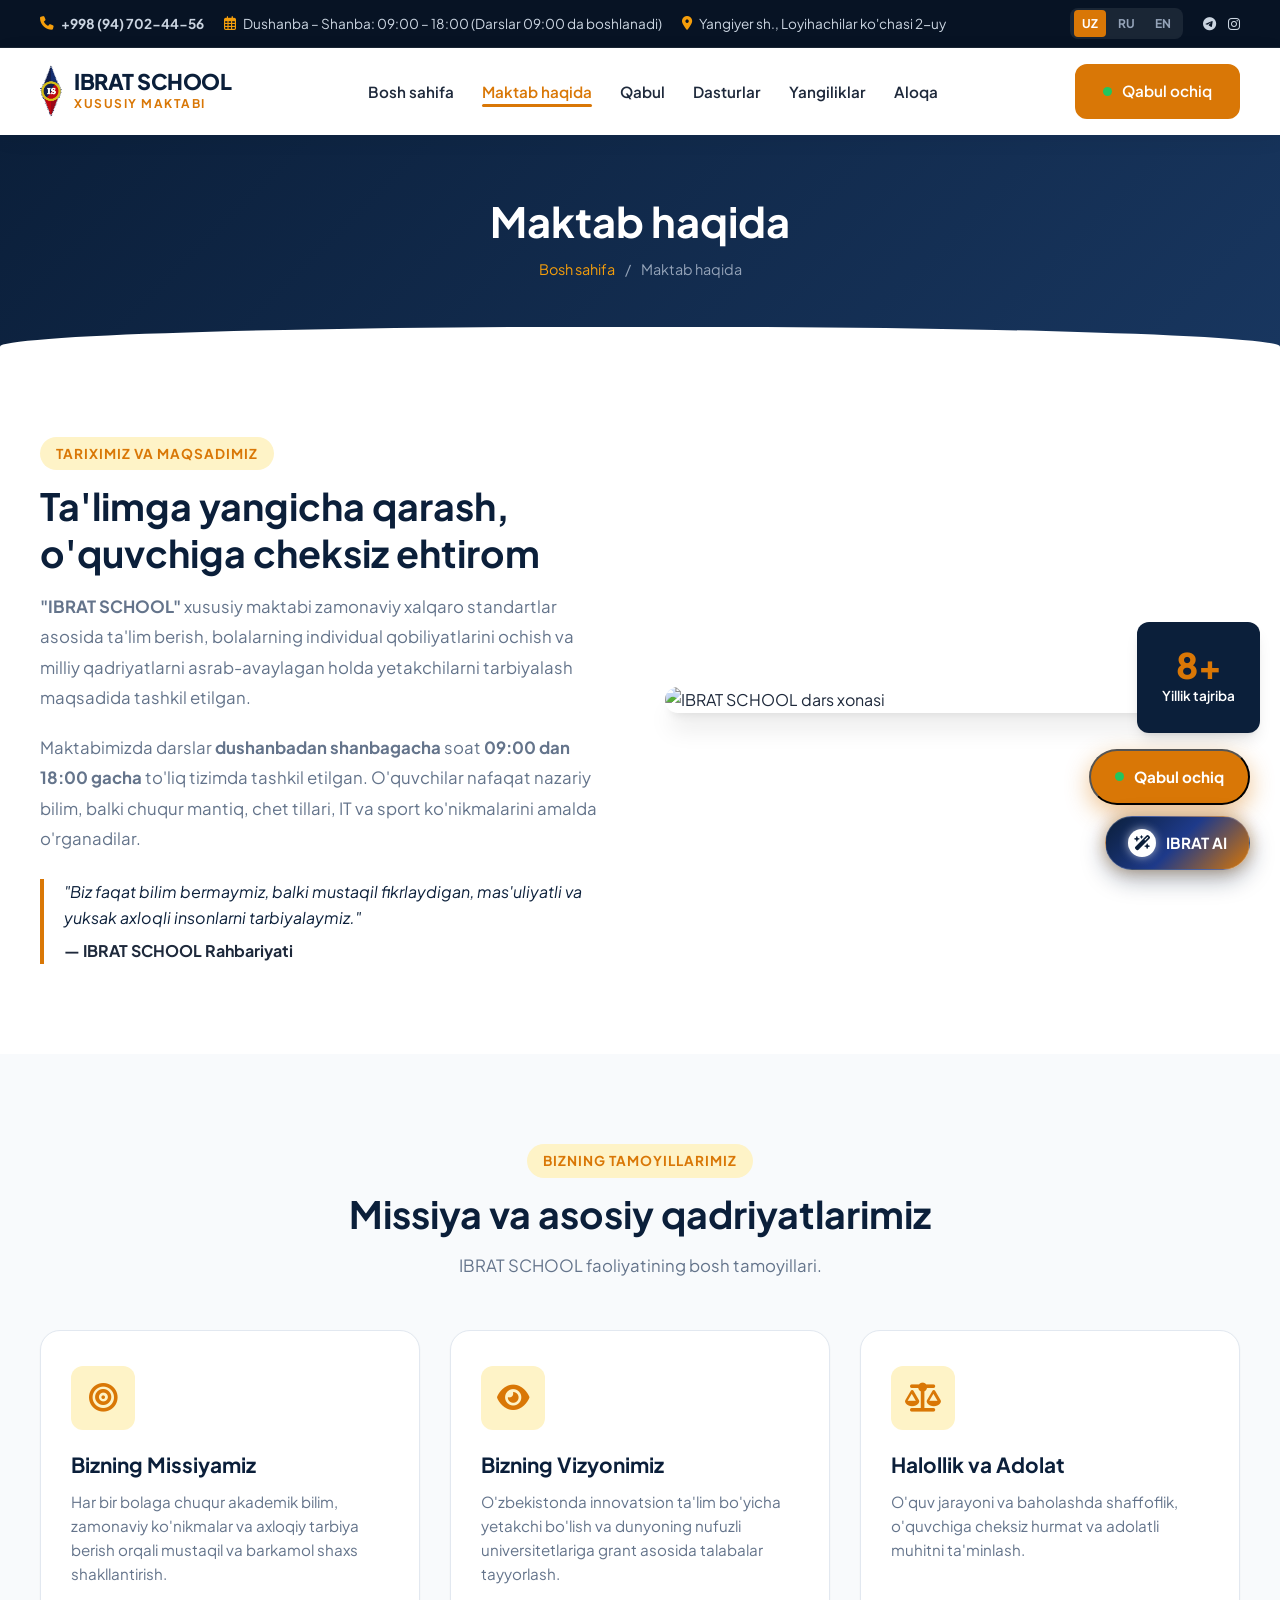
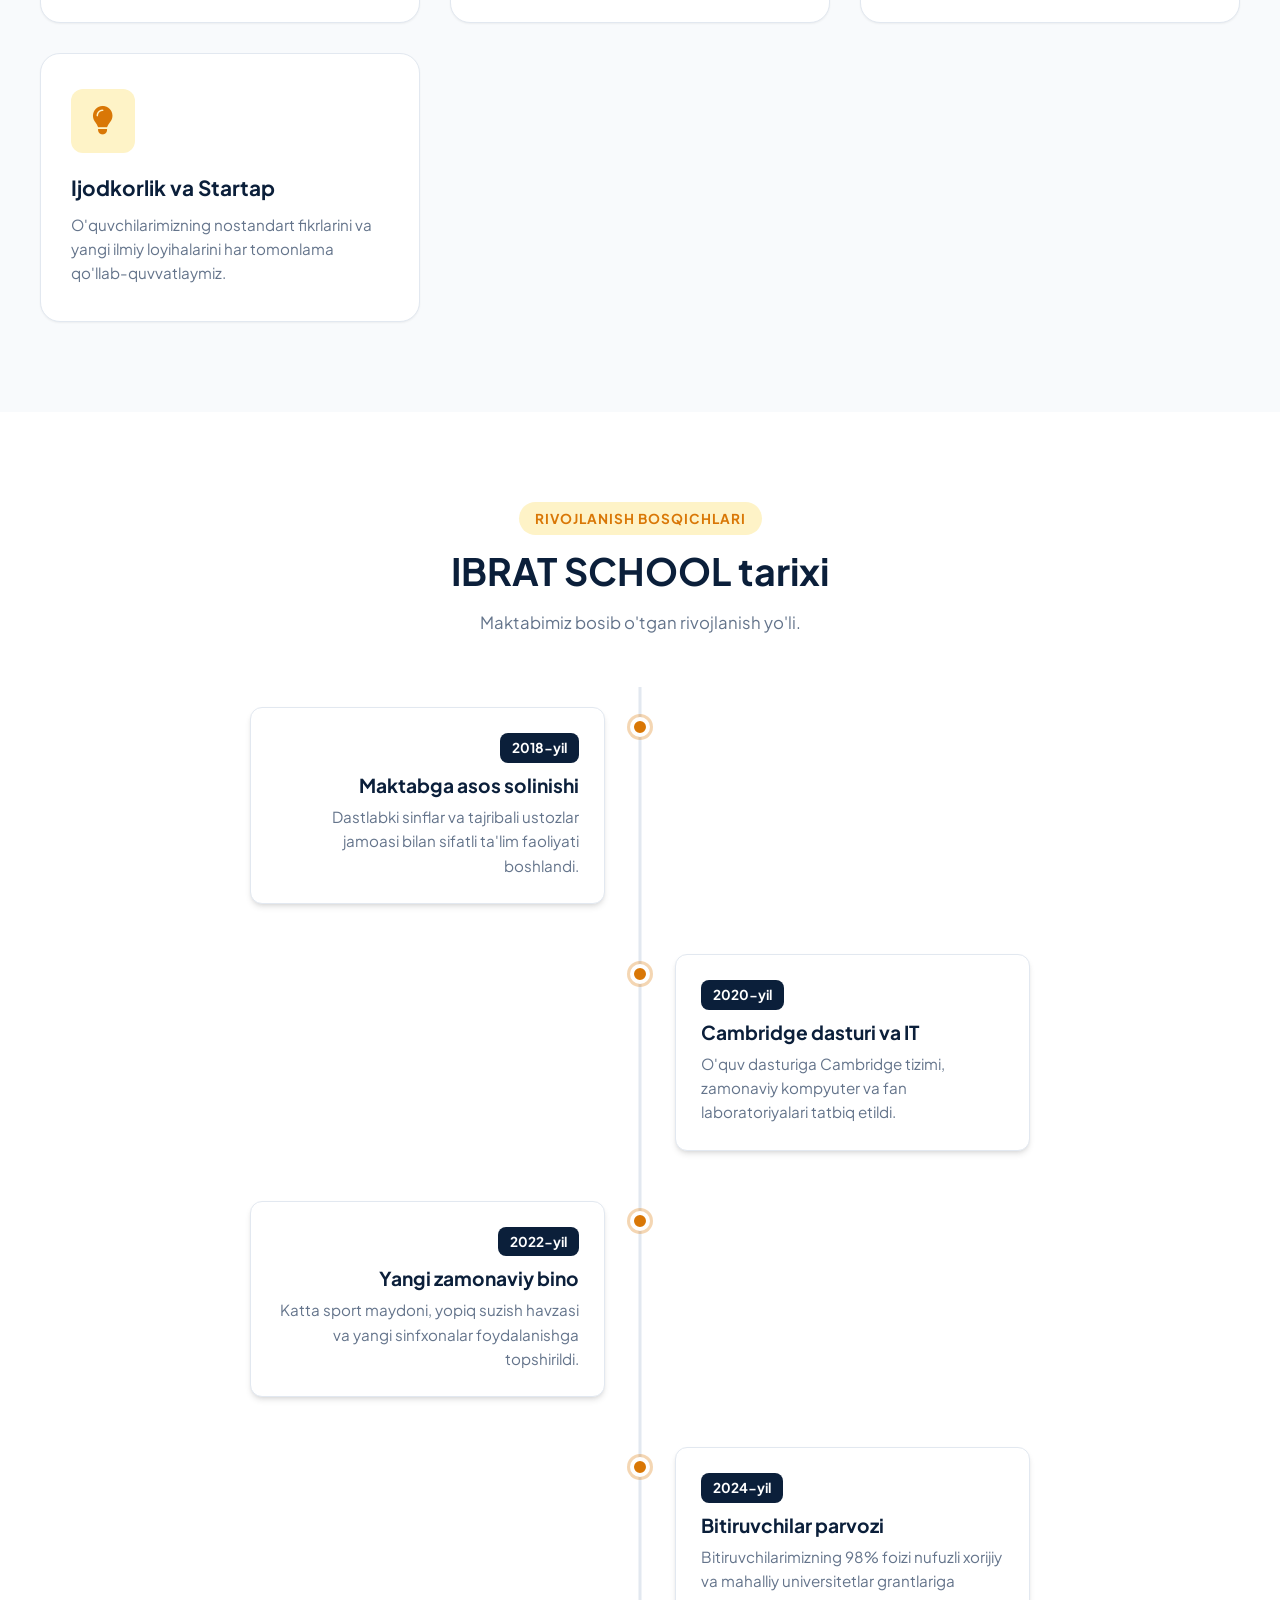
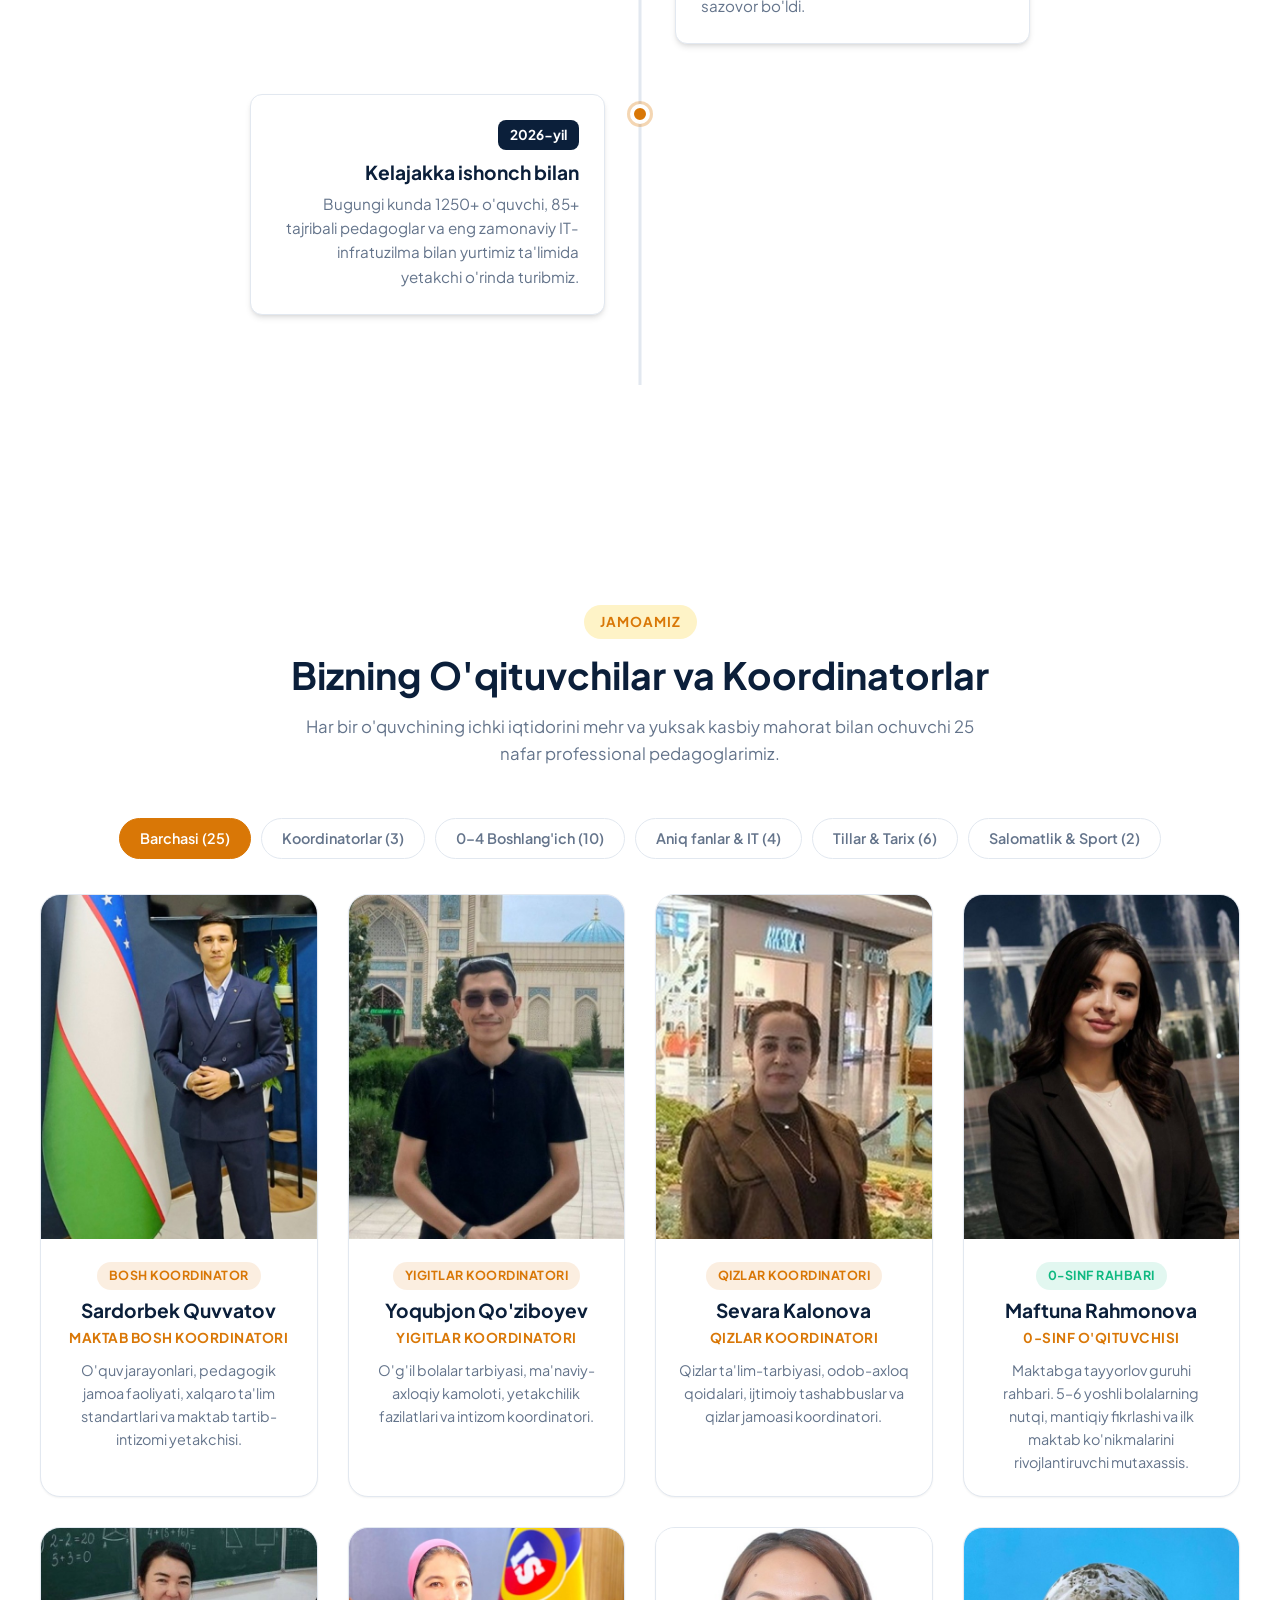
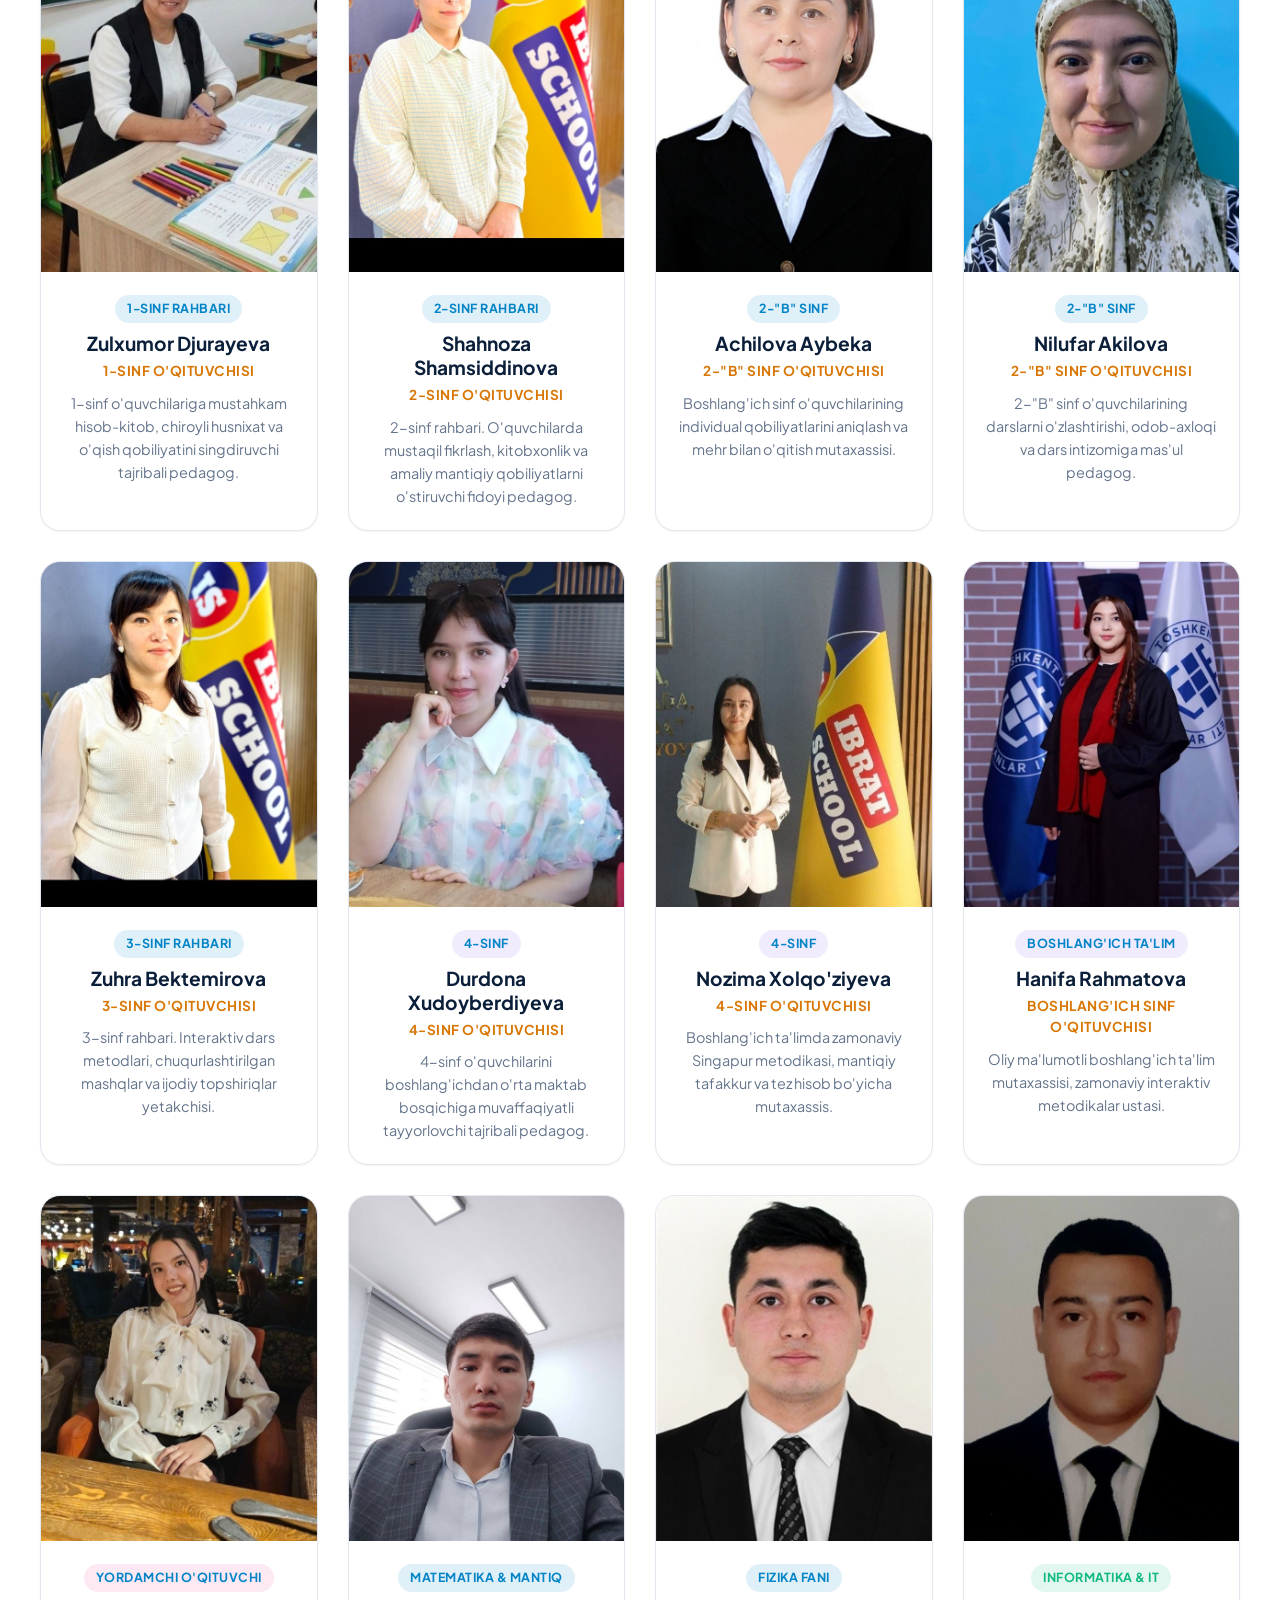
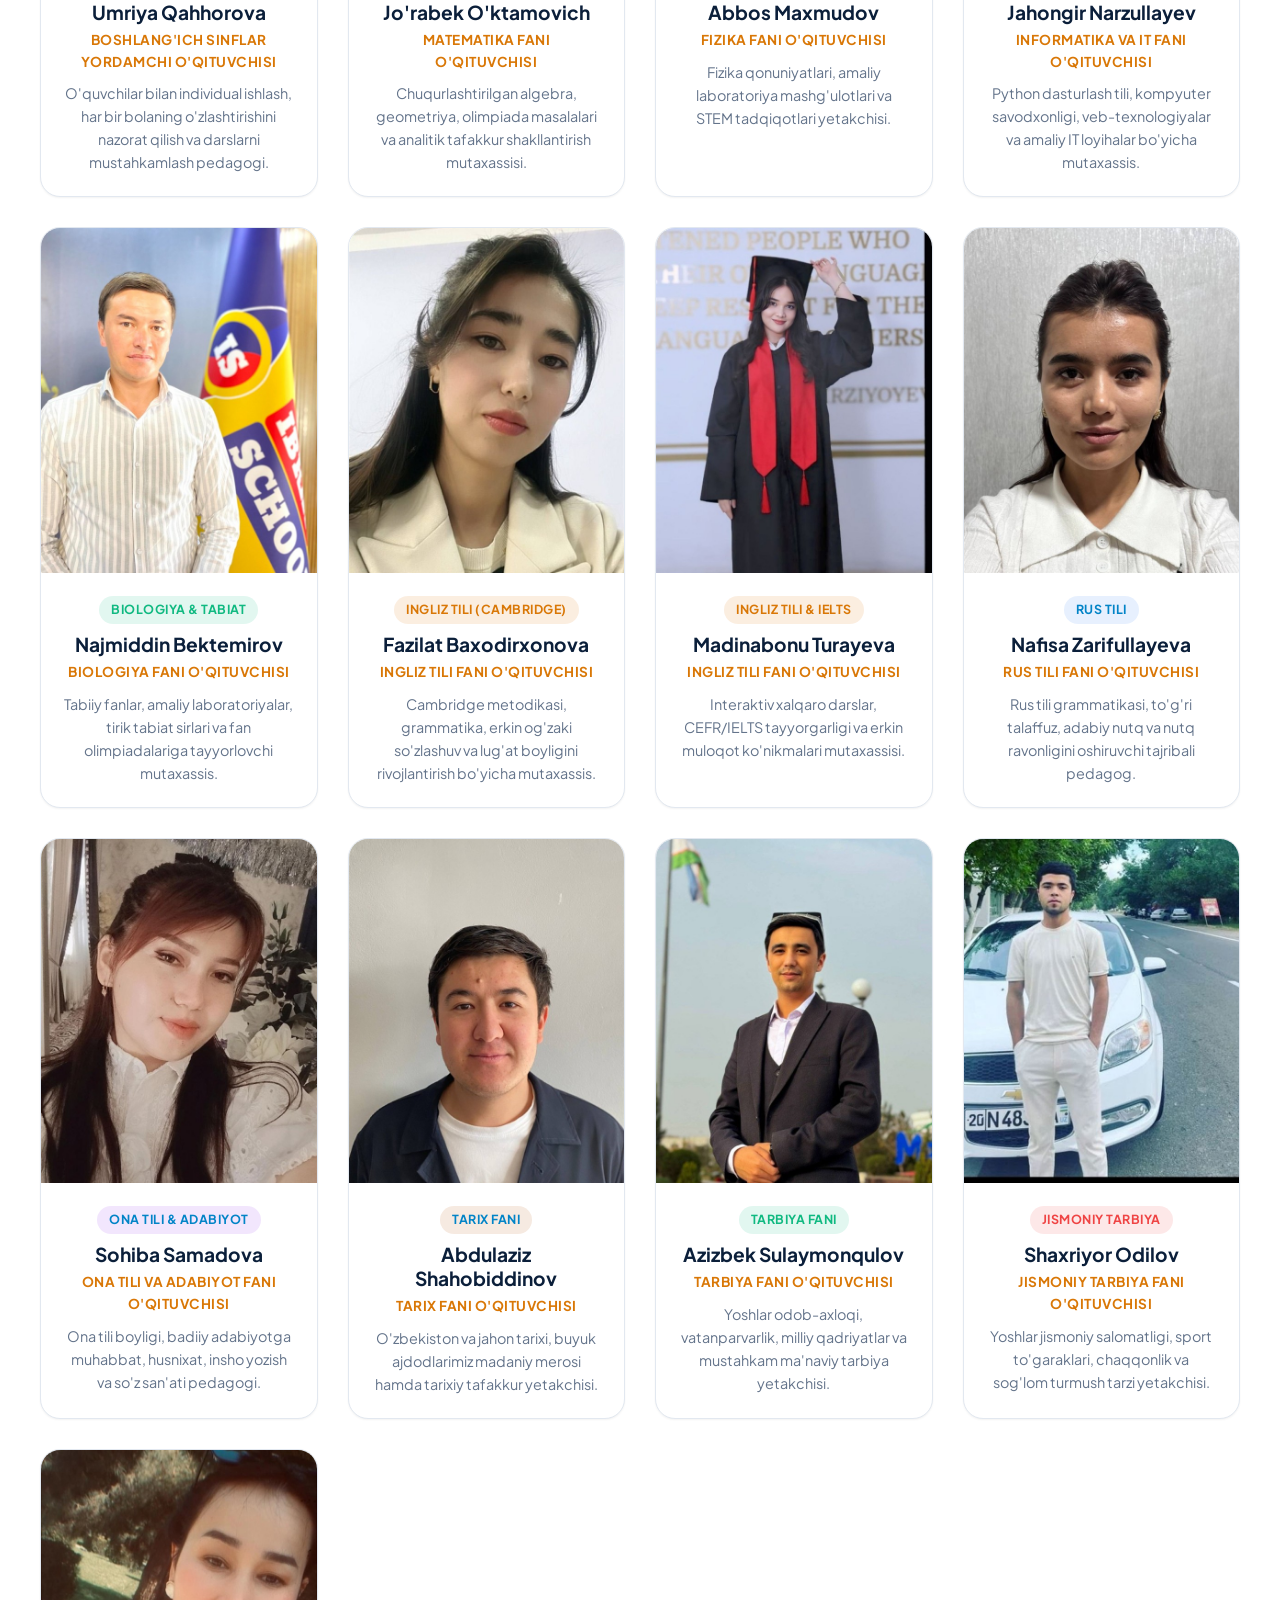
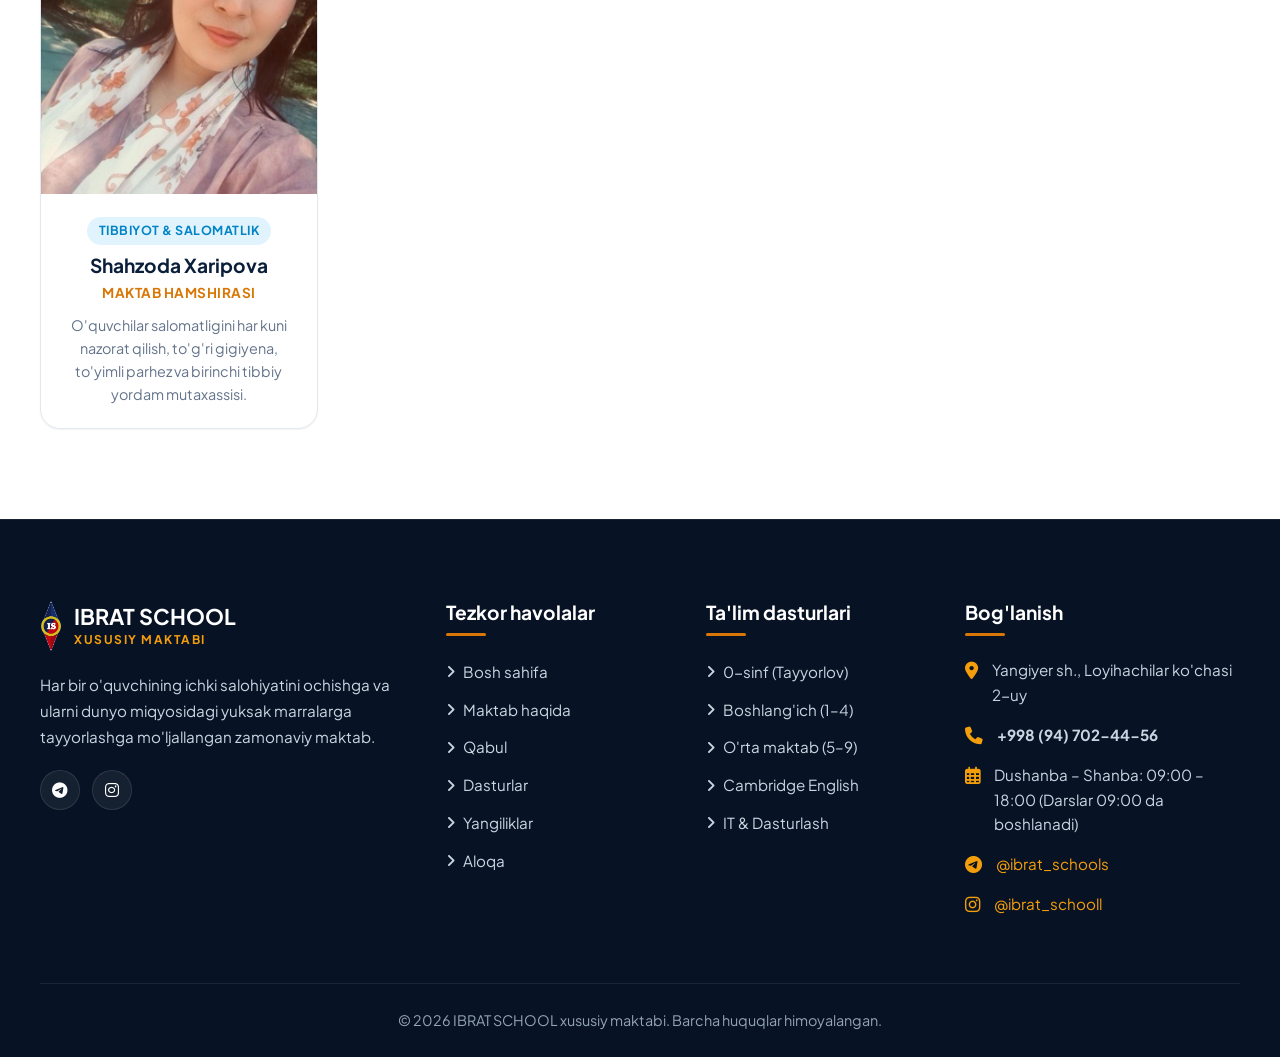
==== commit 3111690b: "Fix: Mobile responsiveness for teachers CTA button and modal close button" ====
--- a/about.html
+++ b/about.html
@@ -1,4 +1,4 @@
-<!DOCTYPE html>
+﻿<!DOCTYPE html>
 <html lang="uz">
 <head>
   <meta charset="UTF-8">
@@ -679,7 +679,7 @@
           <i class="fa-solid fa-file-pen" style="color: var(--accent); margin-right: 8px;"></i>
           <span data-i18n="modal_title">IBRAT SCHOOL — Qabul arizasi</span>
         </h3>
-        <button type="button" class="close-modal" aria-label="Yopish">&times;</button>
+        <button type="button" class="close-modal" aria-label="Yopish"><i class="fa-solid fa-xmark"></i></button>
       </div>
       <form id="quickAdmissionForm" class="ajax-form">
         <div class="form-grid">
--- a/css/style.css
+++ b/css/style.css
@@ -1146,6 +1146,51 @@
   color: var(--text-muted);
 }
 
+/* Ustozlar bo'limi ostidagi 'Barcha 25 nafar...' tugmasi */
+.teachers-cta-wrap {
+  text-align: center;
+  margin-top: 35px;
+  padding: 0 16px;
+  width: 100%;
+  box-sizing: border-box;
+}
+
+.teachers-cta-btn {
+  display: inline-flex;
+  align-items: center;
+  justify-content: center;
+  gap: 12px;
+  max-width: 100%;
+  box-sizing: border-box;
+  text-decoration: none;
+  background-color: var(--accent);
+  color: #ffffff;
+  border: 1px solid var(--accent);
+  border-radius: var(--radius-md);
+  box-shadow: 0 4px 14px rgba(217, 119, 6, 0.28);
+  transition: all 0.25s ease;
+  font-weight: 700;
+  font-size: 1.02rem;
+  padding: 15px 32px;
+}
+
+.teachers-cta-btn:hover {
+  background-color: var(--accent-hover);
+  border-color: var(--accent-hover);
+  color: #ffffff;
+  box-shadow: 0 8px 22px rgba(217, 119, 6, 0.4);
+  transform: translateY(-2px);
+}
+
+.teachers-cta-btn i {
+  font-size: 1.15rem;
+  flex-shrink: 0;
+}
+
+.teachers-cta-btn span {
+  display: inline;
+}
+
 /* --------------------------------------------------------------------------
    14. QABUL BOSQICHLARI VA HUJJATLAR (ADMISSIONS)
    -------------------------------------------------------------------------- */
@@ -1737,53 +1782,62 @@
 }
 
 .modal-header,
+#admissionModal .modal-header,
 #admissionModal .modal-box > div:first-child {
   display: flex;
   justify-content: space-between;
   align-items: center;
-  margin-bottom: 20px;
-  padding-bottom: 12px;
+  gap: 12px;
+  position: sticky;
+  top: 0;
+  background: #ffffff;
+  z-index: 20;
+  margin: -24px -28px 18px -28px;
+  padding: 16px 24px;
   border-bottom: 1px solid var(--border-color);
-  position: sticky;
-  top: -28px;
-  background: #ffffff;
-  z-index: 10;
-  margin-top: -6px;
-  padding-top: 6px;
+  border-radius: var(--radius-lg) var(--radius-lg) 0 0;
 }
 
 #admissionModal .modal-box h3 {
   color: var(--primary);
-  font-size: 1.3rem;
+  font-size: 1.25rem;
   font-weight: 700;
   margin: 0;
   display: flex;
   align-items: center;
+  line-height: 1.3;
 }
 
 .close-modal {
-  width: 38px;
-  height: 38px;
+  width: 40px;
+  height: 40px;
+  min-width: 40px;
+  min-height: 40px;
   border-radius: 50%;
   background: #f1f5f9;
-  border: 1px solid rgba(0, 0, 0, 0.05);
-  font-size: 1.5rem;
+  border: 1px solid rgba(0, 0, 0, 0.08);
+  font-size: 1.15rem;
   line-height: 1;
   display: inline-flex;
   align-items: center;
   justify-content: center;
   cursor: pointer;
-  color: var(--text-muted);
-  transition: all 0.2s ease;
+  color: #475569;
+  transition: all 0.2s cubic-bezier(0.4, 0, 0.2, 1);
   flex-shrink: 0;
   padding: 0;
+  touch-action: manipulation;
+  -webkit-tap-highlight-color: transparent;
 }
 
 .close-modal:hover,
-.close-modal:focus {
-  background: #fee2e2;
-  color: #ef4444;
-  transform: rotate(90deg) scale(1.05);
+.close-modal:focus,
+.close-modal:active {
+  background: #fee2e2 !important;
+  color: #ef4444 !important;
+  border-color: rgba(239, 68, 68, 0.3) !important;
+  transform: scale(1.08);
+  outline: none;
 }
 
 @keyframes modalScale {
@@ -2175,22 +2229,51 @@
     overflow-y: auto !important;
     -webkit-overflow-scrolling: touch !important;
   }
+  .modal-header,
+  #admissionModal .modal-header,
   #admissionModal .modal-box > div:first-child {
-    top: -20px !important;
-    margin-bottom: 14px !important;
-    padding-bottom: 10px !important;
-    padding-top: 4px !important;
-    margin-top: -4px !important;
+    position: sticky !important;
+    top: 0 !important;
+    margin: -20px -16px 14px -16px !important;
+    padding: 14px 16px !important;
+    background: #ffffff !important;
     border-bottom: 1px solid rgba(0, 0, 0, 0.08) !important;
+    border-radius: 18px 18px 0 0 !important;
+    z-index: 25 !important;
   }
   #admissionModal .modal-box h3 {
-    font-size: 1.15rem !important;
+    font-size: 1.12rem !important;
     line-height: 1.3 !important;
   }
   .close-modal {
-    width: 36px !important;
-    height: 36px !important;
-    font-size: 1.3rem !important;
+    width: 40px !important;
+    height: 40px !important;
+    min-width: 40px !important;
+    min-height: 40px !important;
+    font-size: 1.2rem !important;
+    display: inline-flex !important;
+    align-items: center !important;
+    justify-content: center !important;
+    flex-shrink: 0 !important;
+    touch-action: manipulation !important;
+  }
+  /* Mobil: 'Barcha 25 nafar o'qituvchi...' sariq tugmasi */
+  .teachers-cta-wrap {
+    margin-top: 25px !important;
+    padding: 0 12px !important;
+  }
+  .teachers-cta-btn {
+    display: flex !important;
+    width: 100% !important;
+    max-width: 480px !important;
+    margin: 0 auto !important;
+    padding: 14px 18px !important;
+    font-size: 0.96rem !important;
+    line-height: 1.35 !important;
+    white-space: normal !important;
+    text-align: center !important;
+    box-sizing: border-box !important;
+    border-radius: 12px !important;
   }
   #quickAdmissionForm .form-grid {
     grid-template-columns: 1fr !important;
@@ -2247,18 +2330,50 @@
   }
   .modal-box,
   #admissionModal .modal-box {
-    padding: 16px 12px !important;
-    border-radius: 14px !important;
+    padding: 16px 12px 18px 12px !important;
+    border-radius: 16px !important;
     max-height: calc(100vh - 16px) !important;
     max-height: calc(100dvh - 16px) !important;
   }
+  .modal-header,
+  #admissionModal .modal-header,
   #admissionModal .modal-box > div:first-child {
-    top: -16px !important;
-    margin-bottom: 10px !important;
-    padding-bottom: 8px !important;
+    position: sticky !important;
+    top: 0 !important;
+    margin: -16px -12px 12px -12px !important;
+    padding: 12px 12px !important;
+    background: #ffffff !important;
+    border-bottom: 1px solid rgba(0, 0, 0, 0.08) !important;
+    border-radius: 16px 16px 0 0 !important;
+    z-index: 30 !important;
   }
   #admissionModal .modal-box h3 {
     font-size: 1.02rem !important;
+    line-height: 1.3 !important;
+  }
+  .close-modal {
+    width: 38px !important;
+    height: 38px !important;
+    min-width: 38px !important;
+    min-height: 38px !important;
+    font-size: 1.15rem !important;
+  }
+  /* Mobil: 'Barcha 25 nafar o'qituvchi...' sariq tugmasi */
+  .teachers-cta-wrap {
+    margin-top: 20px !important;
+    padding: 0 8px !important;
+  }
+  .teachers-cta-btn {
+    width: 100% !important;
+    max-width: 100% !important;
+    padding: 13px 14px !important;
+    font-size: 0.88rem !important;
+    line-height: 1.35 !important;
+    gap: 8px !important;
+    border-radius: 12px !important;
+  }
+  .teachers-cta-btn i {
+    font-size: 1rem !important;
   }
   #quickAdmissionForm .form-grid {
     gap: 8px !important;
@@ -2275,11 +2390,17 @@
     min-height: 44px !important;
     font-size: 0.94rem !important;
   }
+}
 
 @media (max-width: 380px) {
   .team-grid {
     grid-template-columns: 1fr !important;
     gap: 16px !important;
+  }
+  .teachers-cta-btn {
+    padding: 11px 10px !important;
+    font-size: 0.82rem !important;
+    gap: 6px !important;
   }
 }
 
